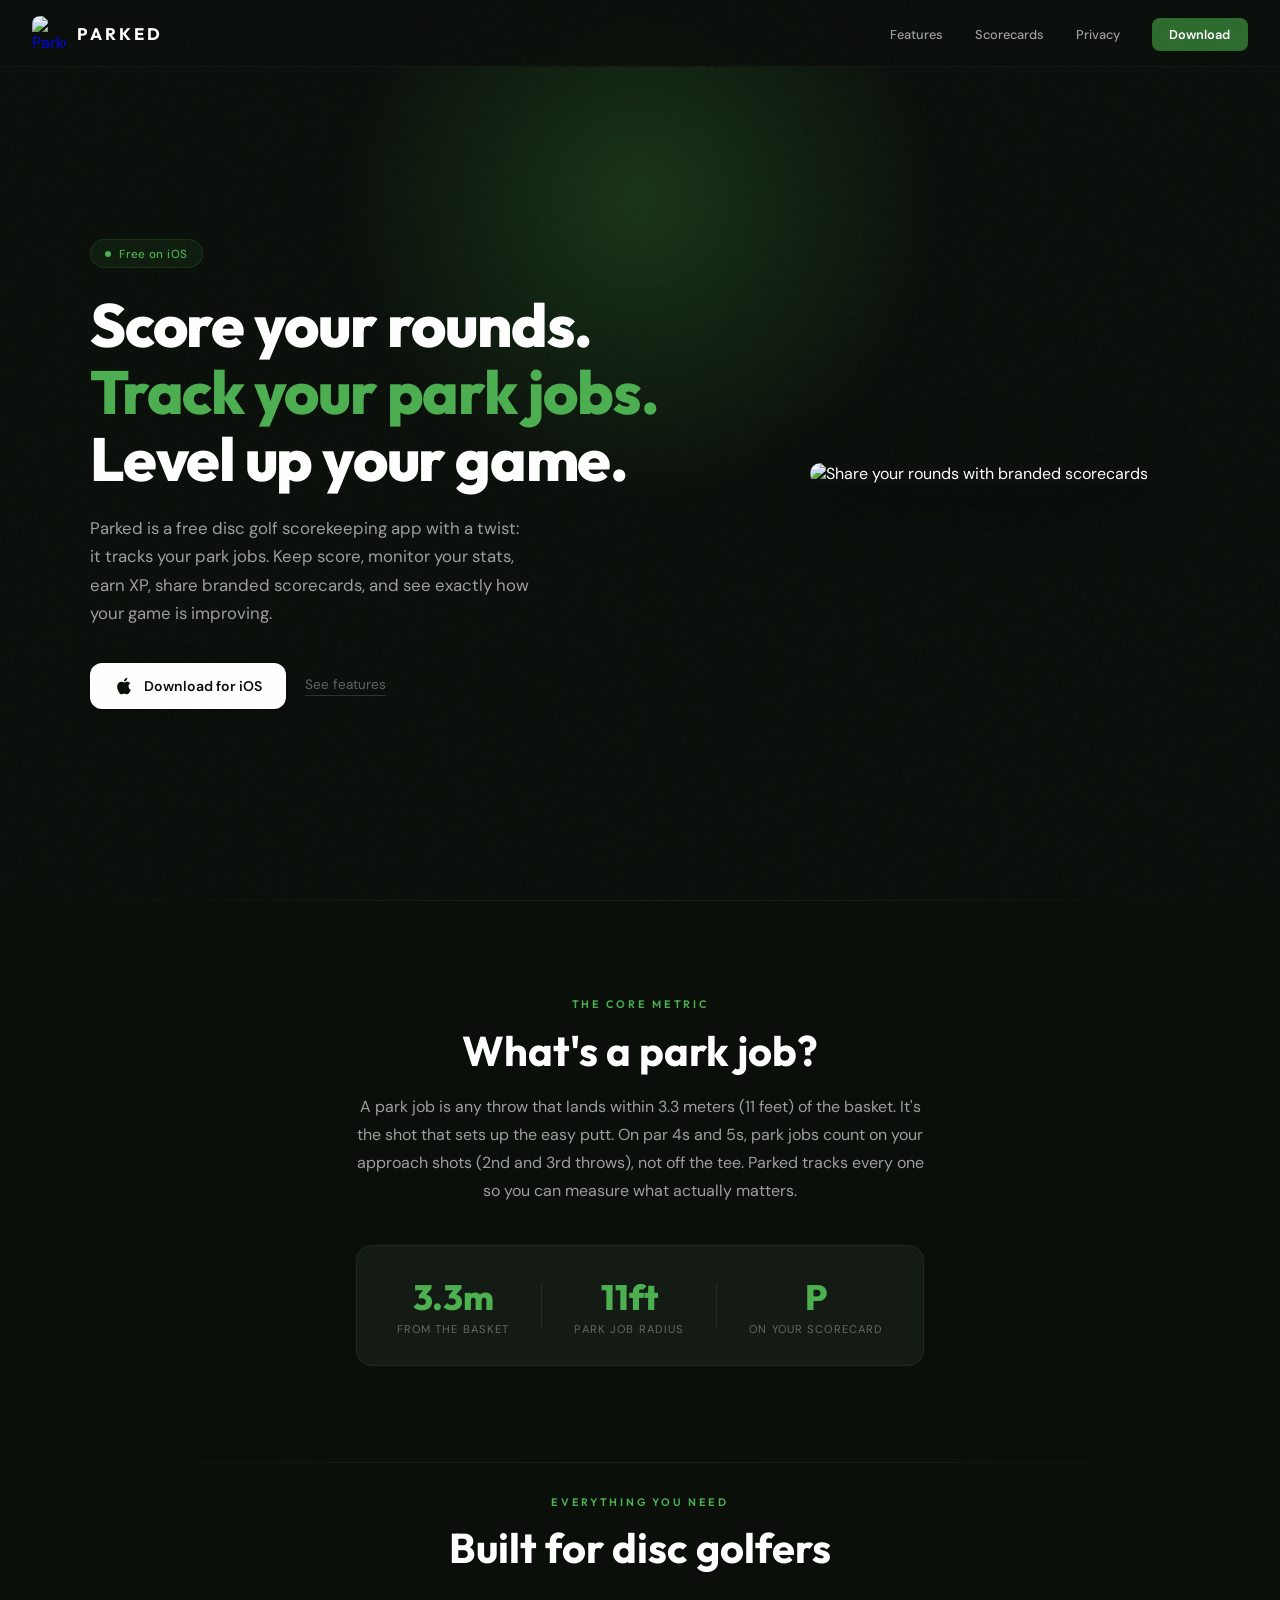
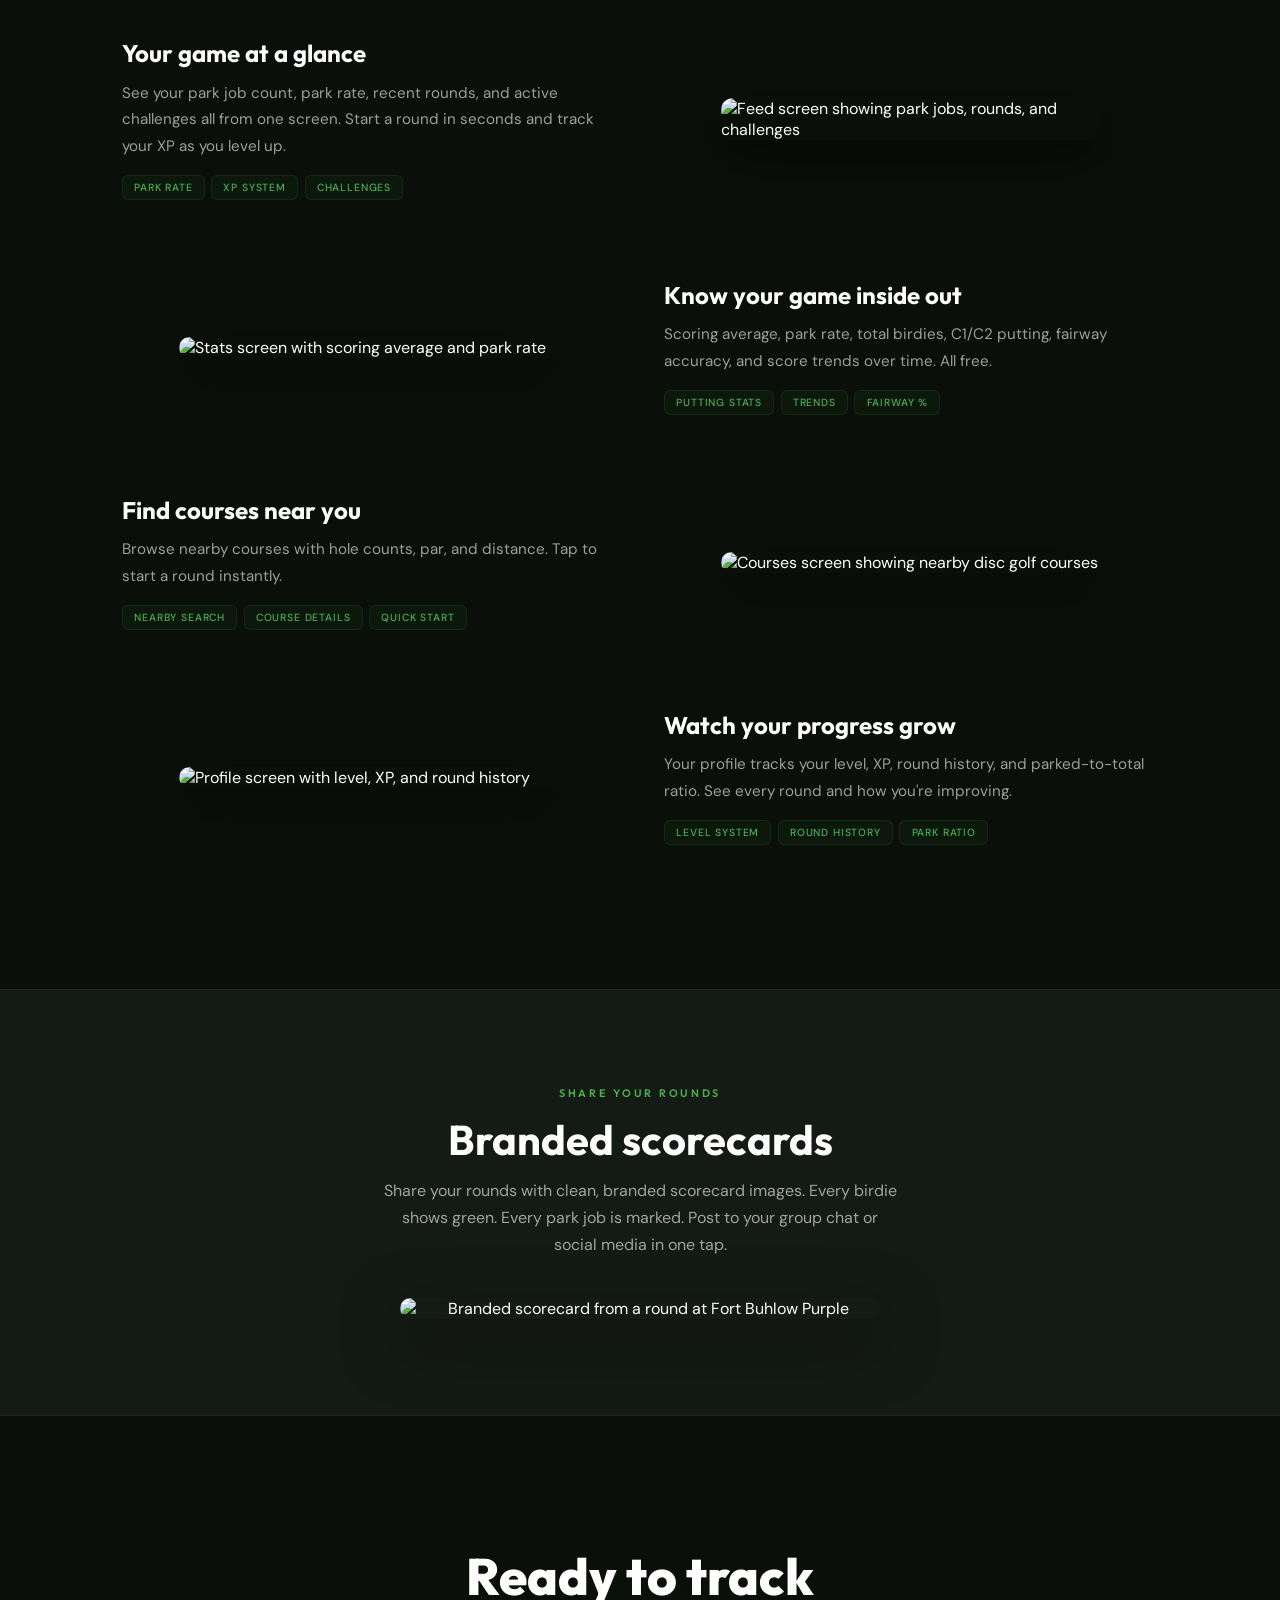
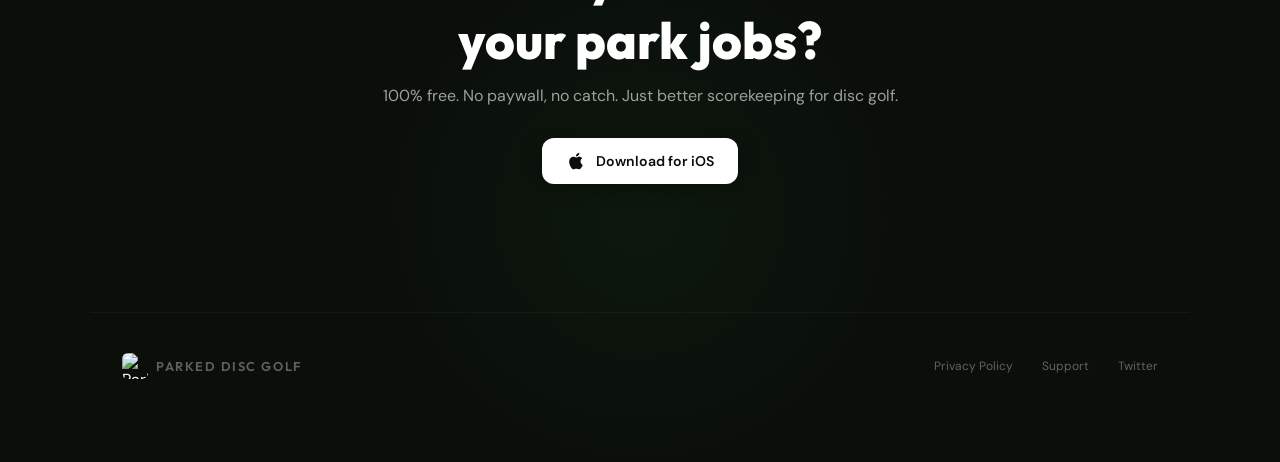
==== index.html @ 14798489 "Add files via upload" ====
<!DOCTYPE html>
<html lang="en">
<head>
<meta charset="UTF-8">
<meta name="viewport" content="width=device-width, initial-scale=1.0">
<title>Parked Disc Golf — Track Your Park Jobs</title>
<meta name="description" content="Parked is a free disc golf scorekeeping app that tracks your park jobs. Score rounds, monitor stats, earn XP, and share branded scorecards. Free on iOS.">
<meta property="og:title" content="Parked Disc Golf — Track Your Park Jobs">
<meta property="og:description" content="A free disc golf scorekeeping app with a twist: it tracks your park jobs.">
<meta property="og:image" content="/images/scorecard.jpg">
<meta property="og:type" content="website">
<meta name="twitter:card" content="summary_large_image">
<meta name="twitter:title" content="Parked Disc Golf">
<meta name="twitter:description" content="A free disc golf scorekeeping app that tracks your park jobs.">
<meta name="twitter:image" content="/images/scorecard.jpg">
<link rel="icon" type="image/png" href="/images/logo.png">
<link href="https://fonts.googleapis.com/css2?family=Outfit:wght@300;400;500;600;700;800&family=DM+Sans:ital,wght@0,400;0,500;1,400&display=swap" rel="stylesheet">
<style>
  :root {
    --brand-green: #2D6B2D;
    --brand-green-light: #3A8C3A;
    --brand-green-dark: #1E4D1E;
    --bg-dark: #0A0F0A;
    --bg-card: #141A14;
    --bg-elevated: #1C241C;
    --text-primary: #FFFFFF;
    --text-secondary: rgba(255,255,255,0.6);
    --text-muted: rgba(255,255,255,0.35);
    --orange-accent: #F57C00;
    --birdie-green: #4CAF50;
    --over-par-red: #FF3B30;
    --glow-green: rgba(45,107,45,0.4);
  }

  * { margin: 0; padding: 0; box-sizing: border-box; }
  html { scroll-behavior: smooth; }

  body {
    font-family: 'DM Sans', sans-serif;
    background: var(--bg-dark);
    color: var(--text-primary);
    overflow-x: hidden;
    -webkit-font-smoothing: antialiased;
  }

  body::before {
    content: '';
    position: fixed;
    inset: 0;
    z-index: 9999;
    pointer-events: none;
    opacity: 0.025;
    background-image: url("data:image/svg+xml,%3Csvg viewBox='0 0 256 256' xmlns='http://www.w3.org/2000/svg'%3E%3Cfilter id='n'%3E%3CfeTurbulence type='fractalNoise' baseFrequency='0.9' numOctaves='4' stitchTiles='stitch'/%3E%3C/filter%3E%3Crect width='100%25' height='100%25' filter='url(%23n)'/%3E%3C/svg%3E");
  }

  /* NAV */
  nav {
    position: fixed; top: 0; left: 0; right: 0; z-index: 100;
    padding: 1rem 2rem;
    display: flex; justify-content: space-between; align-items: center;
    background: rgba(10,15,10,0.9);
    backdrop-filter: blur(20px);
    border-bottom: 1px solid rgba(255,255,255,0.04);
  }
  .nav-brand {
    display: flex; align-items: center; gap: 0.7rem; text-decoration: none;
  }
  .nav-brand img { width: 34px; height: 34px; border-radius: 8px; }
  .nav-brand span {
    font-family: 'Outfit', sans-serif; font-size: 1.05rem; font-weight: 700;
    letter-spacing: 0.18em; text-transform: uppercase; color: white;
  }
  .nav-links { display: flex; align-items: center; gap: 2rem; list-style: none; }
  .nav-links a {
    font-size: 0.8rem; font-weight: 500; color: var(--text-secondary);
    text-decoration: none; transition: color 0.3s;
  }
  .nav-links a:hover { color: white; }
  .nav-cta {
    background: var(--brand-green) !important; color: white !important;
    padding: 0.5rem 1.1rem; border-radius: 8px; font-weight: 600 !important;
  }
  .nav-cta:hover { background: var(--brand-green-light) !important; }

  /* HERO */
  .hero {
    min-height: 100vh;
    display: flex; align-items: center; justify-content: center;
    padding: 7rem 2rem 4rem;
    position: relative; overflow: hidden;
  }
  .hero-glow {
    position: absolute; width: 600px; height: 600px; border-radius: 50%;
    background: radial-gradient(circle, var(--glow-green), transparent 70%);
    top: -100px; left: 50%; transform: translateX(-50%);
    pointer-events: none; animation: pulseGlow 6s ease-in-out infinite;
  }
  @keyframes pulseGlow {
    0%, 100% { opacity: 0.35; transform: translateX(-50%) scale(1); }
    50% { opacity: 0.55; transform: translateX(-50%) scale(1.1); }
  }
  .hero-inner {
    position: relative; z-index: 2;
    display: flex; align-items: center; gap: 4rem;
    max-width: 1100px; width: 100%;
  }
  .hero-text { flex: 1; animation: fadeUp 0.8s ease forwards; }
  @keyframes fadeUp {
    from { opacity: 0; transform: translateY(25px); }
    to { opacity: 1; transform: translateY(0); }
  }
  .hero-badge {
    display: inline-flex; align-items: center; gap: 0.5rem;
    background: rgba(45,107,45,0.15); border: 1px solid rgba(45,107,45,0.3);
    border-radius: 100px; padding: 0.35rem 0.9rem;
    font-size: 0.73rem; font-weight: 500; color: var(--birdie-green);
    margin-bottom: 1.5rem; letter-spacing: 0.03em;
  }
  .hero-badge::before {
    content: ''; width: 6px; height: 6px; border-radius: 50%;
    background: var(--birdie-green); animation: blink 2s ease infinite;
  }
  @keyframes blink { 0%,100% { opacity:1; } 50% { opacity:0.3; } }
  .hero-text h1 {
    font-family: 'Outfit', sans-serif;
    font-size: clamp(2.6rem, 5vw, 3.8rem);
    font-weight: 800; line-height: 1.1; letter-spacing: -0.02em;
    margin-bottom: 1.3rem;
  }
  .hero-text h1 .green { color: var(--birdie-green); }
  .hero-text p {
    font-size: 1.05rem; line-height: 1.7; color: var(--text-secondary);
    max-width: 440px; margin-bottom: 2.2rem;
  }
  .hero-actions { display: flex; align-items: center; gap: 1.2rem; }
  .app-store-btn {
    display: inline-flex; align-items: center; gap: 0.6rem;
    background: white; color: var(--bg-dark);
    padding: 0.8rem 1.5rem; border-radius: 12px;
    text-decoration: none; font-weight: 600; font-size: 0.88rem;
    transition: all 0.3s; box-shadow: 0 4px 20px rgba(0,0,0,0.3);
  }
  .app-store-btn:hover {
    transform: translateY(-2px); box-shadow: 0 8px 30px rgba(0,0,0,0.4);
  }
  .app-store-btn svg { width: 20px; height: 20px; }
  .hero-sub-link {
    font-size: 0.85rem; color: var(--text-muted); text-decoration: none;
    border-bottom: 1px solid rgba(255,255,255,0.15); padding-bottom: 2px;
    transition: all 0.3s;
  }
  .hero-sub-link:hover { color: var(--text-secondary); border-color: rgba(255,255,255,0.3); }

  .hero-screenshot {
    flex: 0 0 380px;
    animation: fadeUp 0.8s ease 0.15s both;
  }
  .hero-screenshot img {
    width: 100%; border-radius: 16px;
    box-shadow: 0 20px 60px rgba(0,0,0,0.5), 0 0 80px rgba(45,107,45,0.1);
  }

  /* SHARED */
  .section-eyebrow {
    font-family: 'Outfit', sans-serif;
    font-size: 0.68rem; font-weight: 600; letter-spacing: 0.25em;
    text-transform: uppercase; color: var(--birdie-green); margin-bottom: 0.8rem;
  }
  .section-divider {
    width: 100%; height: 1px;
    background: linear-gradient(90deg, transparent, rgba(45,107,45,0.25), transparent);
  }

  /* PARK JOB */
  .park-job {
    padding: 6rem 2rem; text-align: center;
  }
  .park-job h2 {
    font-family: 'Outfit', sans-serif;
    font-size: clamp(1.8rem, 3.5vw, 2.6rem);
    font-weight: 700; margin-bottom: 1rem;
  }
  .park-job .desc {
    font-size: 1rem; line-height: 1.75; color: var(--text-secondary);
    max-width: 580px; margin: 0 auto 2.5rem;
  }
  .park-stats {
    display: inline-flex; align-items: center; gap: 2rem;
    background: var(--bg-card); border: 1px solid rgba(255,255,255,0.06);
    border-radius: 16px; padding: 1.8rem 2.5rem;
  }
  .park-stat-item { text-align: center; }
  .park-stat-item .num {
    font-family: 'Outfit', sans-serif; font-size: 2.2rem; font-weight: 800;
    color: var(--birdie-green);
  }
  .park-stat-item .lbl {
    font-size: 0.7rem; color: var(--text-muted);
    letter-spacing: 0.1em; text-transform: uppercase; margin-top: 0.2rem;
  }
  .stat-div { width: 1px; height: 45px; background: rgba(255,255,255,0.08); }

  /* FEATURES */
  .features { padding: 2rem 2rem 4rem; max-width: 1100px; margin: 0 auto; }
  .features-header { text-align: center; margin-bottom: 4rem; }
  .features-header h2 {
    font-family: 'Outfit', sans-serif;
    font-size: clamp(1.8rem, 3.5vw, 2.6rem); font-weight: 700;
  }
  .feature-row {
    display: grid; grid-template-columns: 1fr 1fr;
    gap: 3rem; align-items: center; margin-bottom: 5rem;
  }
  .feature-row.reverse { direction: rtl; }
  .feature-row.reverse > * { direction: ltr; }
  .feature-content h3 {
    font-family: 'Outfit', sans-serif; font-size: 1.5rem; font-weight: 700;
    margin-bottom: 0.7rem;
  }
  .feature-content p {
    font-size: 0.95rem; line-height: 1.75; color: var(--text-secondary);
    margin-bottom: 1rem;
  }
  .feature-tags { display: flex; gap: 0.4rem; flex-wrap: wrap; }
  .feature-tag {
    font-size: 0.65rem; font-weight: 500; letter-spacing: 0.08em;
    text-transform: uppercase; padding: 0.3rem 0.7rem; border-radius: 6px;
    background: rgba(45,107,45,0.1); color: var(--birdie-green);
    border: 1px solid rgba(45,107,45,0.2);
  }
  .feature-img { display: flex; justify-content: center; }
  .feature-img img {
    width: 100%; max-width: 380px; border-radius: 12px;
    box-shadow: 0 16px 50px rgba(0,0,0,0.4);
  }

  /* SCORECARD */
  .scorecard {
    padding: 6rem 2rem; text-align: center; background: var(--bg-card);
    border-top: 1px solid rgba(255,255,255,0.04);
    border-bottom: 1px solid rgba(255,255,255,0.04);
  }
  .scorecard h2 {
    font-family: 'Outfit', sans-serif;
    font-size: clamp(1.8rem, 3.5vw, 2.6rem); font-weight: 700;
    margin-bottom: 0.7rem;
  }
  .scorecard .desc {
    font-size: 1rem; color: var(--text-secondary); margin-bottom: 2.5rem;
    max-width: 520px; margin-left: auto; margin-right: auto; line-height: 1.7;
  }
  .scorecard-img {
    max-width: 480px; margin: 0 auto; border-radius: 12px; overflow: hidden;
    box-shadow: 0 20px 60px rgba(0,0,0,0.5);
  }
  .scorecard-img img { width: 100%; display: block; }

  /* FINAL CTA */
  .final-cta {
    padding: 8rem 2rem; text-align: center; position: relative;
  }
  .cta-glow {
    position: absolute; width: 500px; height: 500px; border-radius: 50%;
    background: radial-gradient(circle, var(--glow-green), transparent 70%);
    bottom: -150px; left: 50%; transform: translateX(-50%);
    pointer-events: none; opacity: 0.25;
  }
  .final-cta h2 {
    font-family: 'Outfit', sans-serif;
    font-size: clamp(2.2rem, 4.5vw, 3.2rem); font-weight: 800;
    margin-bottom: 0.8rem; position: relative; z-index: 2;
  }
  .final-cta p {
    font-size: 1rem; color: var(--text-secondary); margin-bottom: 2rem;
    position: relative; z-index: 2;
  }
  .final-cta .app-store-btn { position: relative; z-index: 2; }

  /* FOOTER */
  footer {
    padding: 2.5rem 2rem;
    border-top: 1px solid rgba(255,255,255,0.04);
    display: flex; justify-content: space-between; align-items: center;
    max-width: 1100px; margin: 0 auto;
  }
  .footer-brand { display: flex; align-items: center; gap: 0.5rem; }
  .footer-brand img { width: 26px; height: 26px; border-radius: 6px; }
  .footer-brand span {
    font-family: 'Outfit', sans-serif; font-size: 0.8rem; font-weight: 600;
    letter-spacing: 0.12em; text-transform: uppercase; color: var(--text-muted);
  }
  .footer-links { display: flex; gap: 1.8rem; }
  .footer-links a {
    font-size: 0.75rem; color: var(--text-muted); text-decoration: none;
    transition: color 0.3s;
  }
  .footer-links a:hover { color: var(--text-secondary); }

  /* ANIMATIONS */
  .fade-in {
    opacity: 0; transform: translateY(20px);
    transition: opacity 0.7s ease, transform 0.7s ease;
  }
  .fade-in.visible { opacity: 1; transform: translateY(0); }

  /* RESPONSIVE */
  @media (max-width: 900px) {
    .hero-inner { flex-direction: column; text-align: center; }
    .hero-text p { margin-left: auto; margin-right: auto; }
    .hero-actions { justify-content: center; }
    .hero-screenshot { flex: 0 0 auto; width: 300px; }
    .feature-row, .feature-row.reverse {
      grid-template-columns: 1fr; direction: ltr; text-align: center;
    }
    .feature-content { order: 2; }
    .feature-img { order: 1; }
    .feature-img img { max-width: 300px; }
    .feature-tags { justify-content: center; }
    .park-stats { flex-direction: column; gap: 1.2rem; padding: 1.5rem; }
    .stat-div { width: 50px; height: 1px; }
    footer { flex-direction: column; gap: 1.2rem; text-align: center; }
  }
  @media (max-width: 600px) {
    nav { padding: 0.8rem 1rem; }
    .nav-links a:not(.nav-cta) { display: none; }
    .hero { padding: 6rem 1.2rem 3rem; }
    .hero-screenshot { width: 260px; }
    .features { padding: 2rem 1.2rem 3rem; }
    .feature-img img { max-width: 260px; }
  }
</style>
</head>
<body>

<nav>
  <a href="#" class="nav-brand">
    <img src="images/logo.png" alt="Parked">
    <span>Parked</span>
  </a>
  <ul class="nav-links">
    <li><a href="#features">Features</a></li>
    <li><a href="#scorecard">Scorecards</a></li>
    <li><a href="https://chriscoffee.github.io/parked-disc-golf-privacy/" target="_blank">Privacy</a></li>
    <li><a href="#download" class="nav-cta">Download</a></li>
  </ul>
</nav>

<section class="hero">
  <div class="hero-glow"></div>
  <div class="hero-inner">
    <div class="hero-text">
      <div class="hero-badge">Free on iOS</div>
      <h1>Score your rounds.<br><span class="green">Track your park jobs.</span><br>Level up your game.</h1>
      <p>Parked is a free disc golf scorekeeping app with a twist: it tracks your park jobs. Keep score, monitor your stats, earn XP, share branded scorecards, and see exactly how your game is improving.</p>
      <div class="hero-actions">
        <a href="#download" class="app-store-btn">
          <svg viewBox="0 0 24 24" fill="currentColor"><path d="M18.71 19.5c-.83 1.24-1.71 2.45-3.05 2.47-1.34.03-1.77-.79-3.29-.79-1.53 0-2 .77-3.27.82-1.31.05-2.3-1.32-3.14-2.53C4.25 17 2.94 12.45 4.7 9.39c.87-1.52 2.43-2.48 4.12-2.51 1.28-.02 2.5.87 3.29.87.78 0 2.26-1.07 3.8-.91.65.03 2.47.26 3.64 1.98-.09.06-2.17 1.28-2.15 3.81.03 3.02 2.65 4.03 2.68 4.04-.03.07-.42 1.44-1.38 2.83M13 3.5c.73-.83 1.94-1.46 2.94-1.5.13 1.17-.34 2.35-1.04 3.19-.69.85-1.83 1.51-2.95 1.42-.15-1.15.41-2.35 1.05-3.11z"/></svg>
          Download for iOS
        </a>
        <a href="#features" class="hero-sub-link">See features</a>
      </div>
    </div>
    <div class="hero-screenshot">
      <img src="images/scorecard-share.png" alt="Share your rounds with branded scorecards">
    </div>
  </div>
</section>

<div class="section-divider"></div>

<section class="park-job fade-in">
  <p class="section-eyebrow">The Core Metric</p>
  <h2>What's a park job?</h2>
  <p class="desc">A park job is any throw that lands within 3.3 meters (11 feet) of the basket. It's the shot that sets up the easy putt. On par 4s and 5s, park jobs count on your approach shots (2nd and 3rd throws), not off the tee. Parked tracks every one so you can measure what actually matters.</p>
  <div class="park-stats">
    <div class="park-stat-item">
      <div class="num">3.3m</div>
      <div class="lbl">From the basket</div>
    </div>
    <div class="stat-div"></div>
    <div class="park-stat-item">
      <div class="num">11ft</div>
      <div class="lbl">Park job radius</div>
    </div>
    <div class="stat-div"></div>
    <div class="park-stat-item">
      <div class="num">P</div>
      <div class="lbl">On your scorecard</div>
    </div>
  </div>
</section>

<div class="section-divider"></div>

<section class="features" id="features">
  <div class="features-header fade-in">
    <p class="section-eyebrow">Everything You Need</p>
    <h2>Built for disc golfers</h2>
  </div>

  <div class="feature-row fade-in">
    <div class="feature-content">
      <h3>Your game at a glance</h3>
      <p>See your park job count, park rate, recent rounds, and active challenges all from one screen. Start a round in seconds and track your XP as you level up.</p>
      <div class="feature-tags">
        <span class="feature-tag">Park rate</span>
        <span class="feature-tag">XP system</span>
        <span class="feature-tag">Challenges</span>
      </div>
    </div>
    <div class="feature-img">
      <img src="images/feed.png" alt="Feed screen showing park jobs, rounds, and challenges">
    </div>
  </div>

  <div class="feature-row reverse fade-in">
    <div class="feature-content">
      <h3>Know your game inside out</h3>
      <p>Scoring average, park rate, total birdies, C1/C2 putting, fairway accuracy, and score trends over time. All free.</p>
      <div class="feature-tags">
        <span class="feature-tag">Putting stats</span>
        <span class="feature-tag">Trends</span>
        <span class="feature-tag">Fairway %</span>
      </div>
    </div>
    <div class="feature-img">
      <img src="images/stats.png" alt="Stats screen with scoring average and park rate">
    </div>
  </div>

  <div class="feature-row fade-in">
    <div class="feature-content">
      <h3>Find courses near you</h3>
      <p>Browse nearby courses with hole counts, par, and distance. Tap to start a round instantly.</p>
      <div class="feature-tags">
        <span class="feature-tag">Nearby search</span>
        <span class="feature-tag">Course details</span>
        <span class="feature-tag">Quick start</span>
      </div>
    </div>
    <div class="feature-img">
      <img src="images/courses.png" alt="Courses screen showing nearby disc golf courses">
    </div>
  </div>

  <div class="feature-row reverse fade-in">
    <div class="feature-content">
      <h3>Watch your progress grow</h3>
      <p>Your profile tracks your level, XP, round history, and parked-to-total ratio. See every round and how you're improving.</p>
      <div class="feature-tags">
        <span class="feature-tag">Level system</span>
        <span class="feature-tag">Round history</span>
        <span class="feature-tag">Park ratio</span>
      </div>
    </div>
    <div class="feature-img">
      <img src="images/profile.png" alt="Profile screen with level, XP, and round history">
    </div>
  </div>
</section>

<section class="scorecard" id="scorecard">
  <div class="fade-in">
    <p class="section-eyebrow">Share Your Rounds</p>
    <h2>Branded scorecards</h2>
    <p class="desc">Share your rounds with clean, branded scorecard images. Every birdie shows green. Every park job is marked. Post to your group chat or social media in one tap.</p>
  </div>
  <div class="scorecard-img fade-in">
    <img src="images/scorecard.jpg" alt="Branded scorecard from a round at Fort Buhlow Purple">
  </div>
</section>

<section class="final-cta" id="download">
  <div class="cta-glow"></div>
  <h2>Ready to track<br>your park jobs?</h2>
  <p>100% free. No paywall, no catch. Just better scorekeeping for disc golf.</p>
  <a href="#" class="app-store-btn">
    <svg viewBox="0 0 24 24" fill="currentColor"><path d="M18.71 19.5c-.83 1.24-1.71 2.45-3.05 2.47-1.34.03-1.77-.79-3.29-.79-1.53 0-2 .77-3.27.82-1.31.05-2.3-1.32-3.14-2.53C4.25 17 2.94 12.45 4.7 9.39c.87-1.52 2.43-2.48 4.12-2.51 1.28-.02 2.5.87 3.29.87.78 0 2.26-1.07 3.8-.91.65.03 2.47.26 3.64 1.98-.09.06-2.17 1.28-2.15 3.81.03 3.02 2.65 4.03 2.68 4.04-.03.07-.42 1.44-1.38 2.83M13 3.5c.73-.83 1.94-1.46 2.94-1.5.13 1.17-.34 2.35-1.04 3.19-.69.85-1.83 1.51-2.95 1.42-.15-1.15.41-2.35 1.05-3.11z"/></svg>
    Download for iOS
  </a>
</section>

<footer>
  <div class="footer-brand">
    <img src="images/logo.png" alt="Parked">
    <span>Parked Disc Golf</span>
  </div>
  <div class="footer-links">
    <a href="https://chriscoffee.github.io/parked-disc-golf-privacy/" target="_blank">Privacy Policy</a>
    <a href="mailto:parkeddiscgolf@gmail.com">Support</a>
    <a href="https://x.com/chriscoffee" target="_blank">Twitter</a>
  </div>
</footer>

<script>
  const observer = new IntersectionObserver((entries) => {
    entries.forEach(entry => {
      if (entry.isIntersecting) entry.target.classList.add('visible');
    });
  }, { threshold: 0.1, rootMargin: '0px 0px -40px 0px' });
  document.querySelectorAll('.fade-in').forEach(el => observer.observe(el));
</script>

</body>
</html>
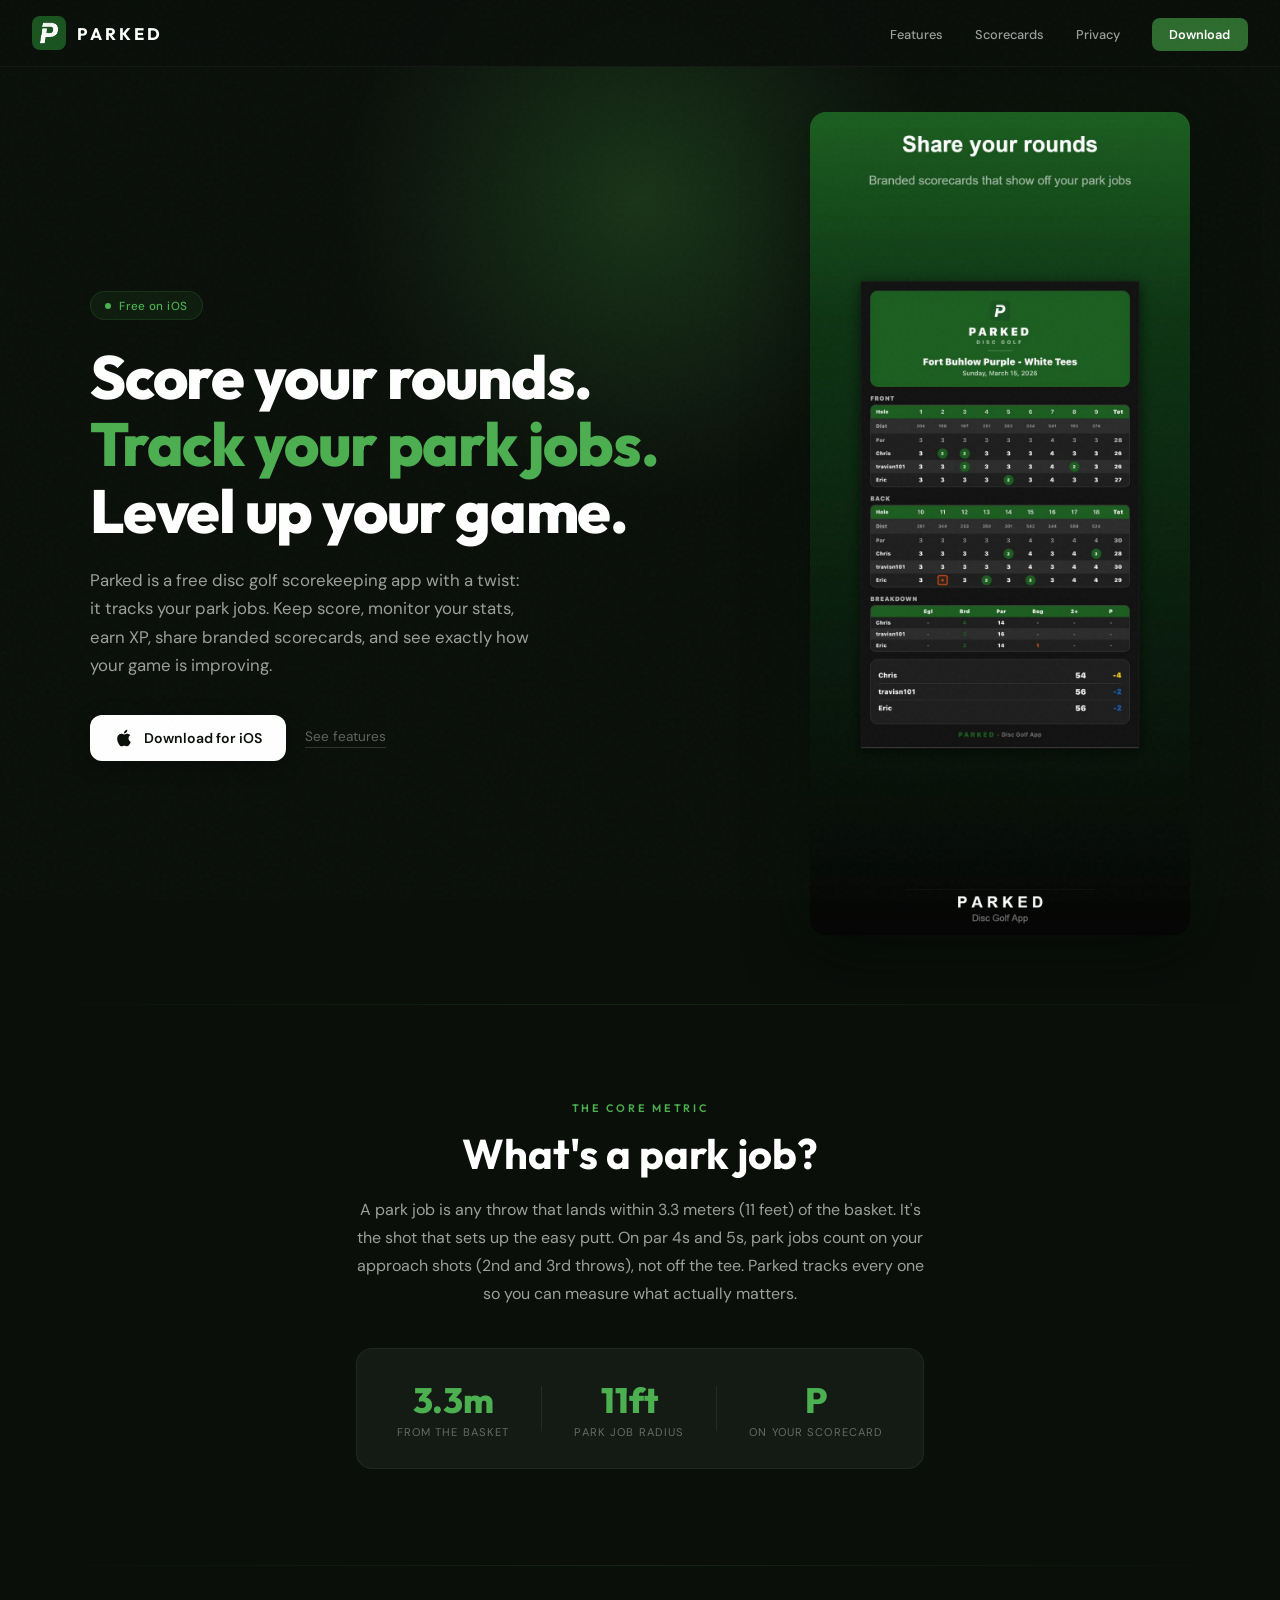
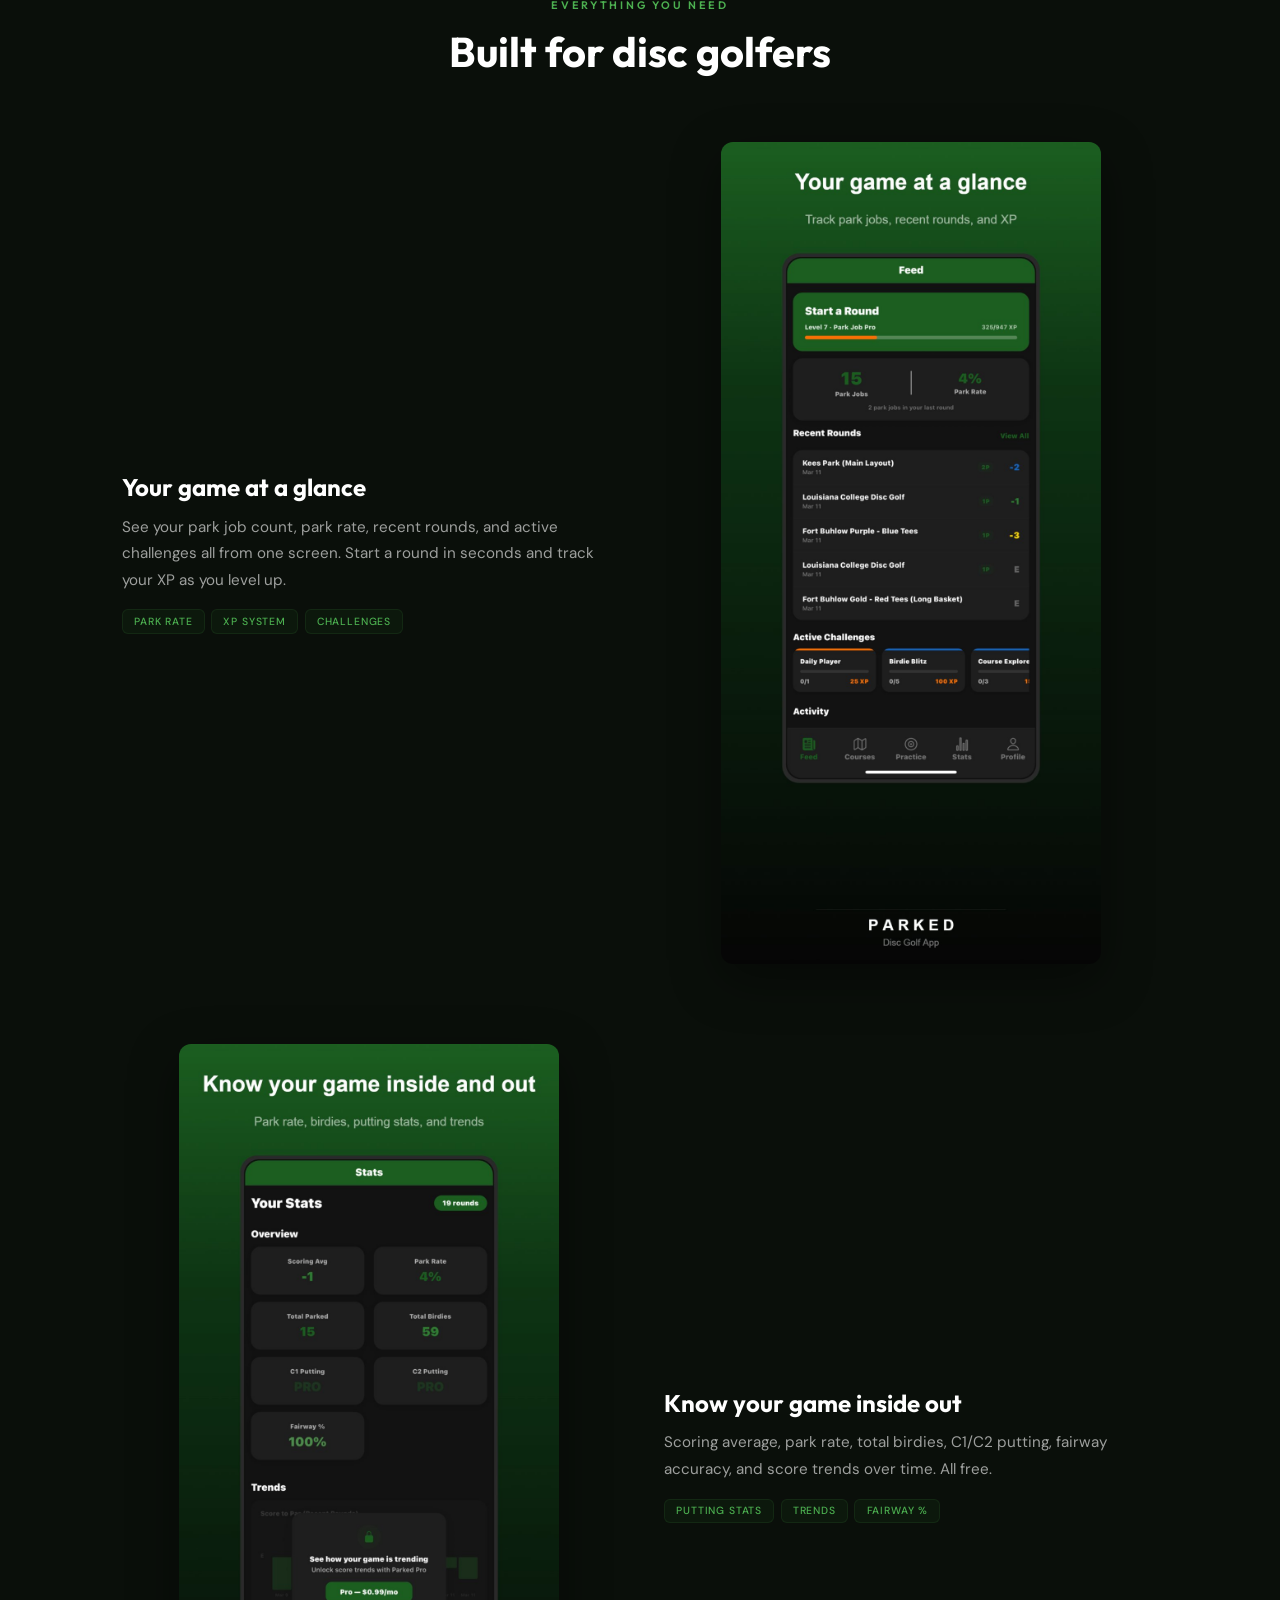
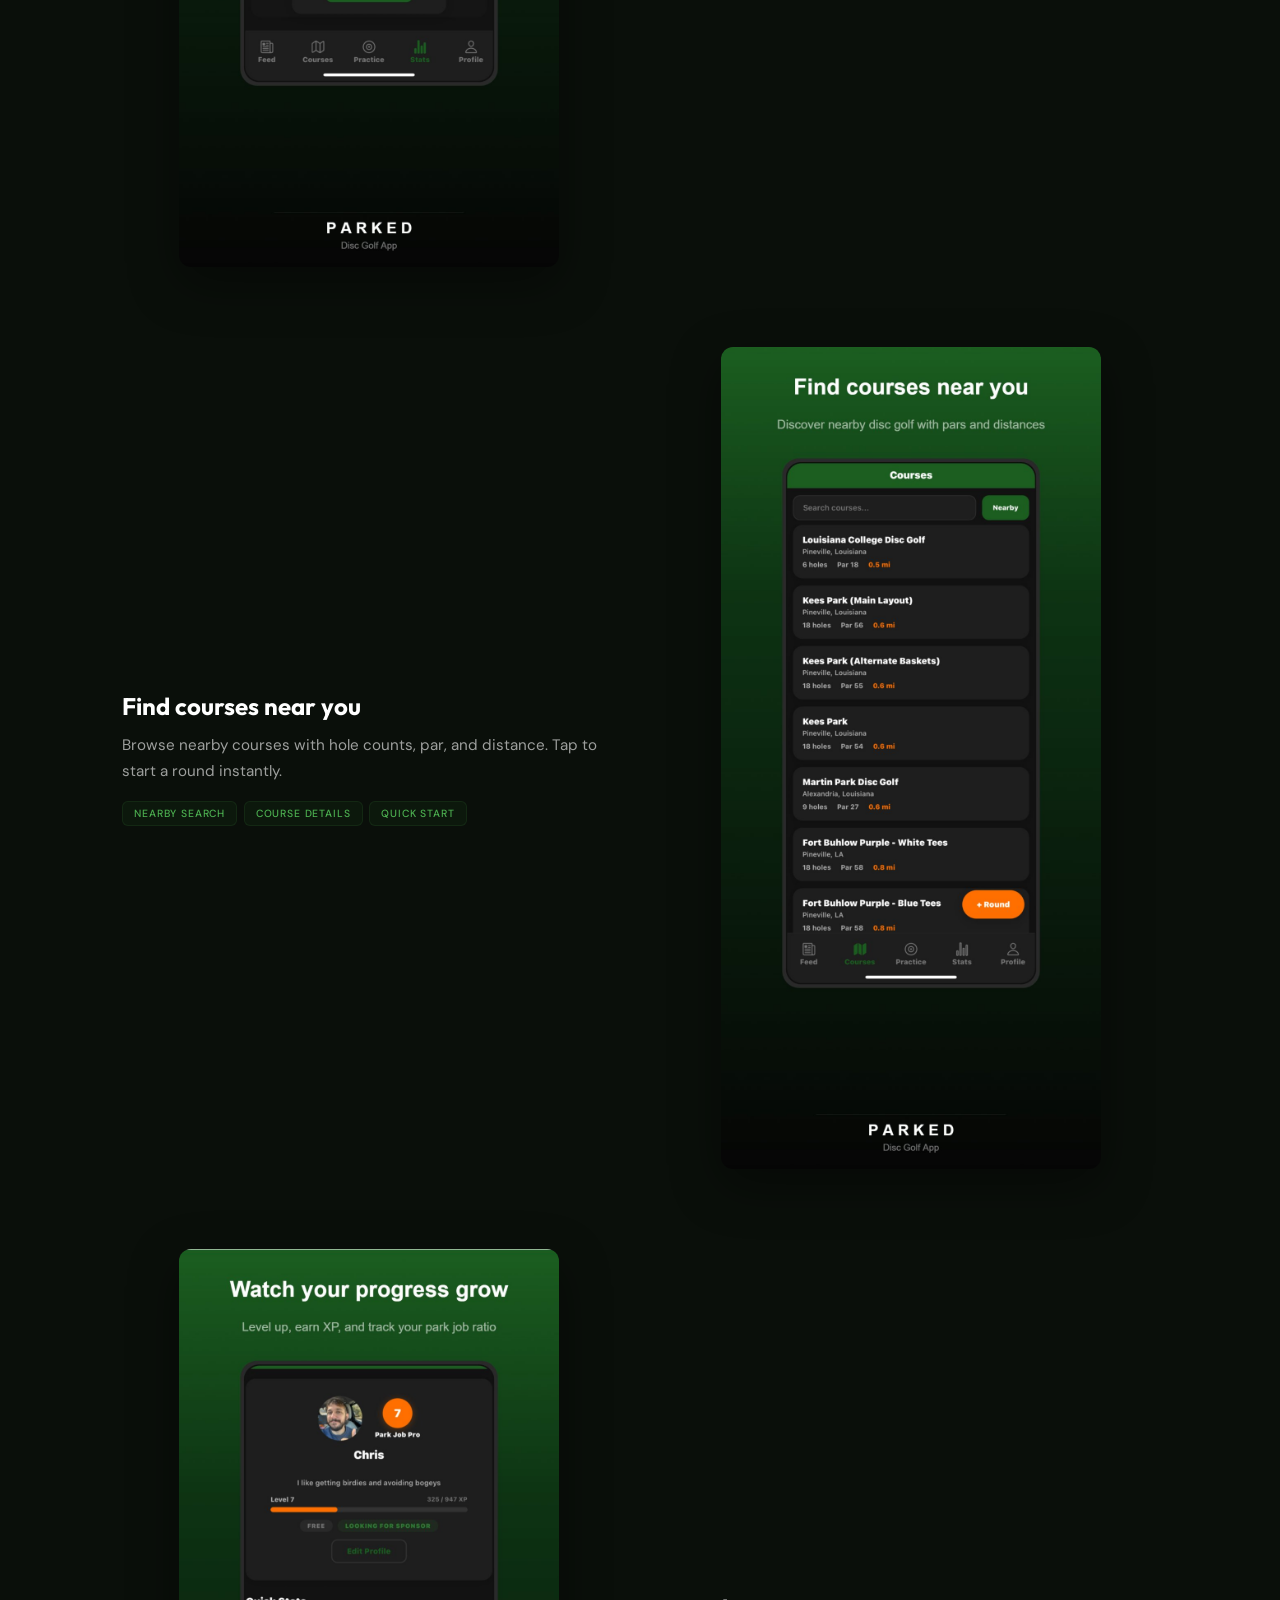
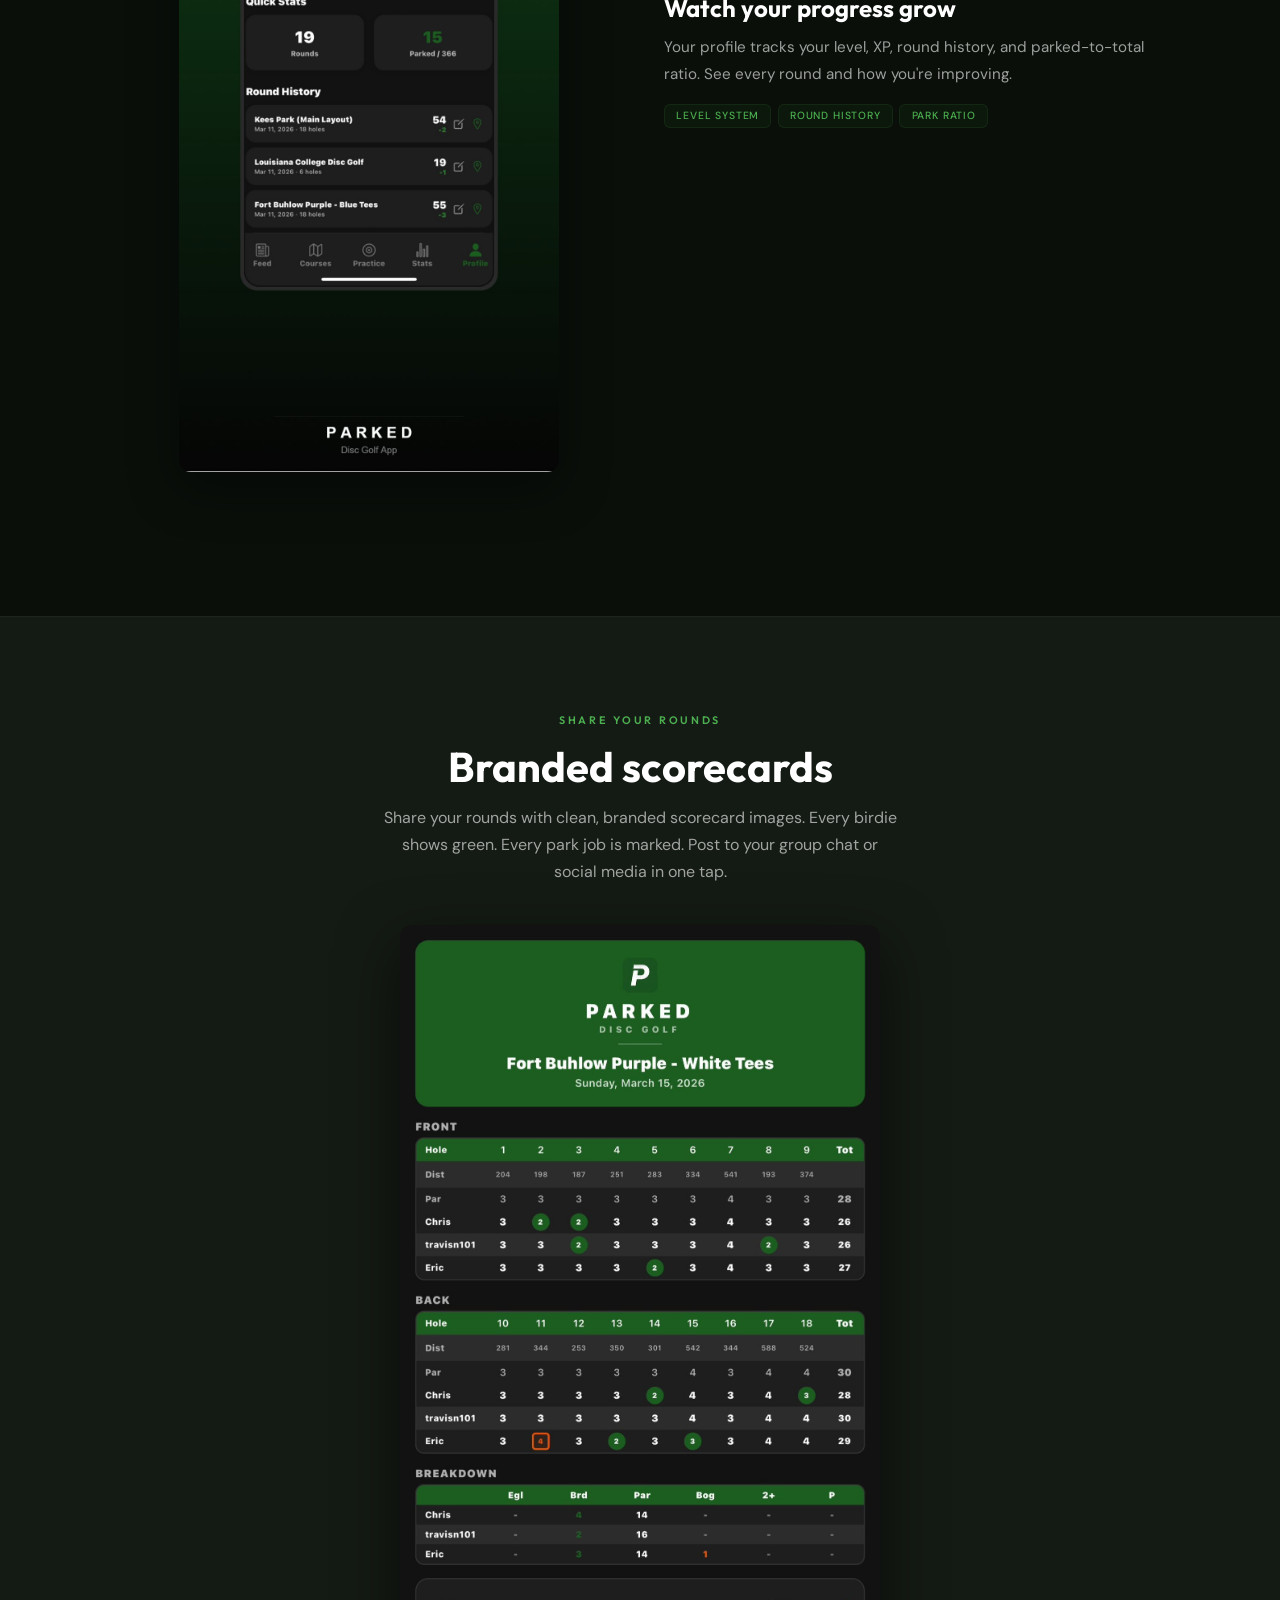
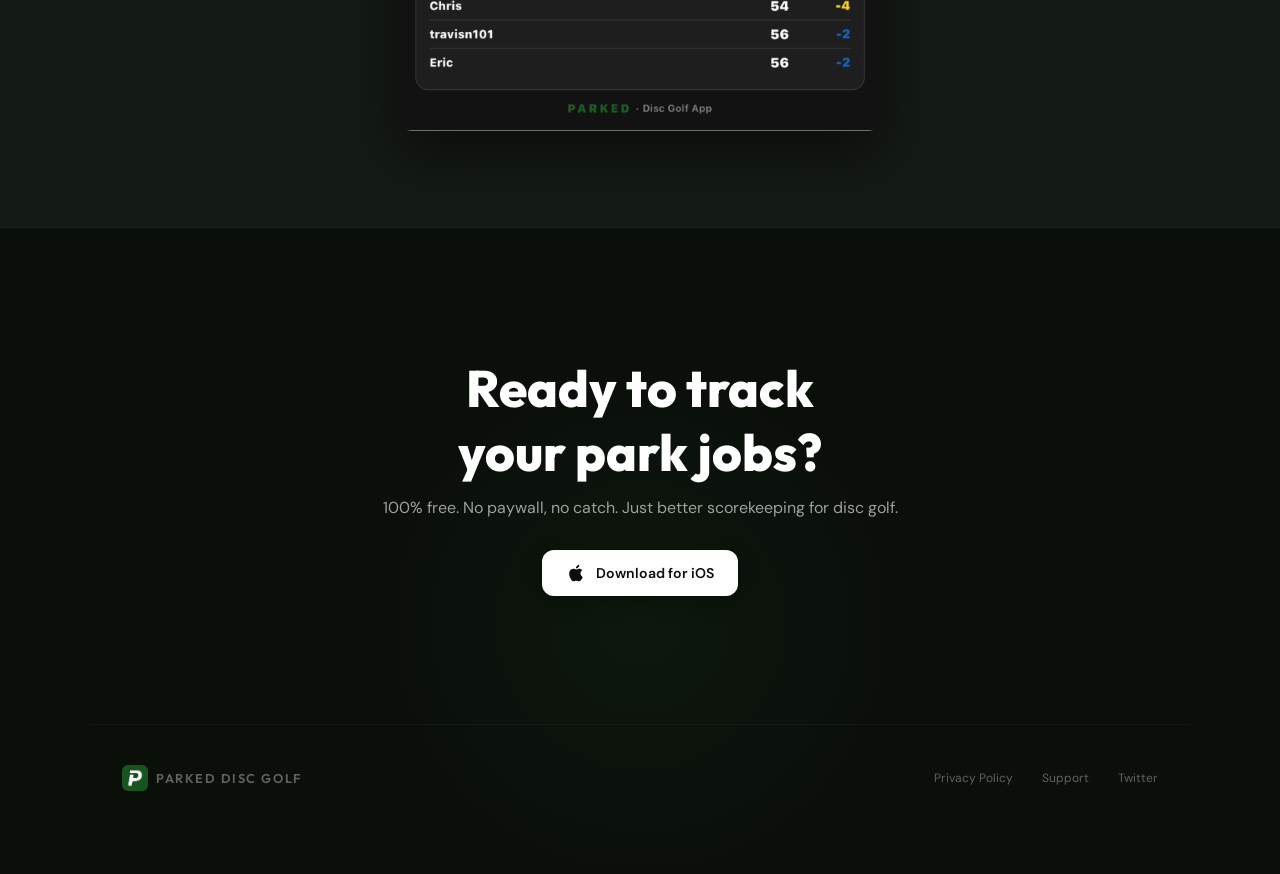
==== commit a83c9d64: "Update index.html" ====
--- a/index.html
+++ b/index.html
@@ -31,10 +31,8 @@
     --over-par-red: #FF3B30;
     --glow-green: rgba(45,107,45,0.4);
   }
-
   * { margin: 0; padding: 0; box-sizing: border-box; }
   html { scroll-behavior: smooth; }
-
   body {
     font-family: 'DM Sans', sans-serif;
     background: var(--bg-dark);
@@ -42,7 +40,6 @@
     overflow-x: hidden;
     -webkit-font-smoothing: antialiased;
   }
-
   body::before {
     content: '';
     position: fixed;
@@ -52,8 +49,6 @@
     opacity: 0.025;
     background-image: url("data:image/svg+xml,%3Csvg viewBox='0 0 256 256' xmlns='http://www.w3.org/2000/svg'%3E%3Cfilter id='n'%3E%3CfeTurbulence type='fractalNoise' baseFrequency='0.9' numOctaves='4' stitchTiles='stitch'/%3E%3C/filter%3E%3Crect width='100%25' height='100%25' filter='url(%23n)'/%3E%3C/svg%3E");
   }
-
-  /* NAV */
   nav {
     position: fixed; top: 0; left: 0; right: 0; z-index: 100;
     padding: 1rem 2rem;
@@ -62,9 +57,7 @@
     backdrop-filter: blur(20px);
     border-bottom: 1px solid rgba(255,255,255,0.04);
   }
-  .nav-brand {
-    display: flex; align-items: center; gap: 0.7rem; text-decoration: none;
-  }
+  .nav-brand { display: flex; align-items: center; gap: 0.7rem; text-decoration: none; }
   .nav-brand img { width: 34px; height: 34px; border-radius: 8px; }
   .nav-brand span {
     font-family: 'Outfit', sans-serif; font-size: 1.05rem; font-weight: 700;
@@ -81,8 +74,6 @@
     padding: 0.5rem 1.1rem; border-radius: 8px; font-weight: 600 !important;
   }
   .nav-cta:hover { background: var(--brand-green-light) !important; }
-
-  /* HERO */
   .hero {
     min-height: 100vh;
     display: flex; align-items: center; justify-content: center;
@@ -150,17 +141,11 @@
     transition: all 0.3s;
   }
   .hero-sub-link:hover { color: var(--text-secondary); border-color: rgba(255,255,255,0.3); }
-
-  .hero-screenshot {
-    flex: 0 0 380px;
-    animation: fadeUp 0.8s ease 0.15s both;
-  }
+  .hero-screenshot { flex: 0 0 380px; animation: fadeUp 0.8s ease 0.15s both; }
   .hero-screenshot img {
     width: 100%; border-radius: 16px;
     box-shadow: 0 20px 60px rgba(0,0,0,0.5), 0 0 80px rgba(45,107,45,0.1);
   }
-
-  /* SHARED */
   .section-eyebrow {
     font-family: 'Outfit', sans-serif;
     font-size: 0.68rem; font-weight: 600; letter-spacing: 0.25em;
@@ -170,11 +155,7 @@
     width: 100%; height: 1px;
     background: linear-gradient(90deg, transparent, rgba(45,107,45,0.25), transparent);
   }
-
-  /* PARK JOB */
-  .park-job {
-    padding: 6rem 2rem; text-align: center;
-  }
+  .park-job { padding: 6rem 2rem; text-align: center; }
   .park-job h2 {
     font-family: 'Outfit', sans-serif;
     font-size: clamp(1.8rem, 3.5vw, 2.6rem);
@@ -199,8 +180,6 @@
     letter-spacing: 0.1em; text-transform: uppercase; margin-top: 0.2rem;
   }
   .stat-div { width: 1px; height: 45px; background: rgba(255,255,255,0.08); }
-
-  /* FEATURES */
   .features { padding: 2rem 2rem 4rem; max-width: 1100px; margin: 0 auto; }
   .features-header { text-align: center; margin-bottom: 4rem; }
   .features-header h2 {
@@ -233,8 +212,6 @@
     width: 100%; max-width: 380px; border-radius: 12px;
     box-shadow: 0 16px 50px rgba(0,0,0,0.4);
   }
-
-  /* SCORECARD */
   .scorecard {
     padding: 6rem 2rem; text-align: center; background: var(--bg-card);
     border-top: 1px solid rgba(255,255,255,0.04);
@@ -254,11 +231,7 @@
     box-shadow: 0 20px 60px rgba(0,0,0,0.5);
   }
   .scorecard-img img { width: 100%; display: block; }
-
-  /* FINAL CTA */
-  .final-cta {
-    padding: 8rem 2rem; text-align: center; position: relative;
-  }
+  .final-cta { padding: 8rem 2rem; text-align: center; position: relative; }
   .cta-glow {
     position: absolute; width: 500px; height: 500px; border-radius: 50%;
     background: radial-gradient(circle, var(--glow-green), transparent 70%);
@@ -275,8 +248,6 @@
     position: relative; z-index: 2;
   }
   .final-cta .app-store-btn { position: relative; z-index: 2; }
-
-  /* FOOTER */
   footer {
     padding: 2.5rem 2rem;
     border-top: 1px solid rgba(255,255,255,0.04);
@@ -295,15 +266,11 @@
     transition: color 0.3s;
   }
   .footer-links a:hover { color: var(--text-secondary); }
-
-  /* ANIMATIONS */
   .fade-in {
     opacity: 0; transform: translateY(20px);
     transition: opacity 0.7s ease, transform 0.7s ease;
   }
   .fade-in.visible { opacity: 1; transform: translateY(0); }
-
-  /* RESPONSIVE */
   @media (max-width: 900px) {
     .hero-inner { flex-direction: column; text-align: center; }
     .hero-text p { margin-left: auto; margin-right: auto; }
@@ -341,7 +308,7 @@
     <li><a href="#features">Features</a></li>
     <li><a href="#scorecard">Scorecards</a></li>
     <li><a href="https://chriscoffee.github.io/parked-disc-golf-privacy/" target="_blank">Privacy</a></li>
-    <li><a href="#download" class="nav-cta">Download</a></li>
+    <li><a href="https://apps.apple.com/us/app/parked-disc-golf/id6759809071" class="nav-cta">Download</a></li>
   </ul>
 </nav>
 
@@ -353,7 +320,7 @@
       <h1>Score your rounds.<br><span class="green">Track your park jobs.</span><br>Level up your game.</h1>
       <p>Parked is a free disc golf scorekeeping app with a twist: it tracks your park jobs. Keep score, monitor your stats, earn XP, share branded scorecards, and see exactly how your game is improving.</p>
       <div class="hero-actions">
-        <a href="#download" class="app-store-btn">
+        <a href="https://apps.apple.com/us/app/parked-disc-golf/id6759809071" class="app-store-btn">
           <svg viewBox="0 0 24 24" fill="currentColor"><path d="M18.71 19.5c-.83 1.24-1.71 2.45-3.05 2.47-1.34.03-1.77-.79-3.29-.79-1.53 0-2 .77-3.27.82-1.31.05-2.3-1.32-3.14-2.53C4.25 17 2.94 12.45 4.7 9.39c.87-1.52 2.43-2.48 4.12-2.51 1.28-.02 2.5.87 3.29.87.78 0 2.26-1.07 3.8-.91.65.03 2.47.26 3.64 1.98-.09.06-2.17 1.28-2.15 3.81.03 3.02 2.65 4.03 2.68 4.04-.03.07-.42 1.44-1.38 2.83M13 3.5c.73-.83 1.94-1.46 2.94-1.5.13 1.17-.34 2.35-1.04 3.19-.69.85-1.83 1.51-2.95 1.42-.15-1.15.41-2.35 1.05-3.11z"/></svg>
           Download for iOS
         </a>
@@ -474,7 +441,7 @@
   <div class="cta-glow"></div>
   <h2>Ready to track<br>your park jobs?</h2>
   <p>100% free. No paywall, no catch. Just better scorekeeping for disc golf.</p>
-  <a href="#" class="app-store-btn">
+  <a href="https://apps.apple.com/us/app/parked-disc-golf/id6759809071" class="app-store-btn">
     <svg viewBox="0 0 24 24" fill="currentColor"><path d="M18.71 19.5c-.83 1.24-1.71 2.45-3.05 2.47-1.34.03-1.77-.79-3.29-.79-1.53 0-2 .77-3.27.82-1.31.05-2.3-1.32-3.14-2.53C4.25 17 2.94 12.45 4.7 9.39c.87-1.52 2.43-2.48 4.12-2.51 1.28-.02 2.5.87 3.29.87.78 0 2.26-1.07 3.8-.91.65.03 2.47.26 3.64 1.98-.09.06-2.17 1.28-2.15 3.81.03 3.02 2.65 4.03 2.68 4.04-.03.07-.42 1.44-1.38 2.83M13 3.5c.73-.83 1.94-1.46 2.94-1.5.13 1.17-.34 2.35-1.04 3.19-.69.85-1.83 1.51-2.95 1.42-.15-1.15.41-2.35 1.05-3.11z"/></svg>
     Download for iOS
   </a>
@@ -503,3 +470,4 @@
 
 </body>
 </html>
+
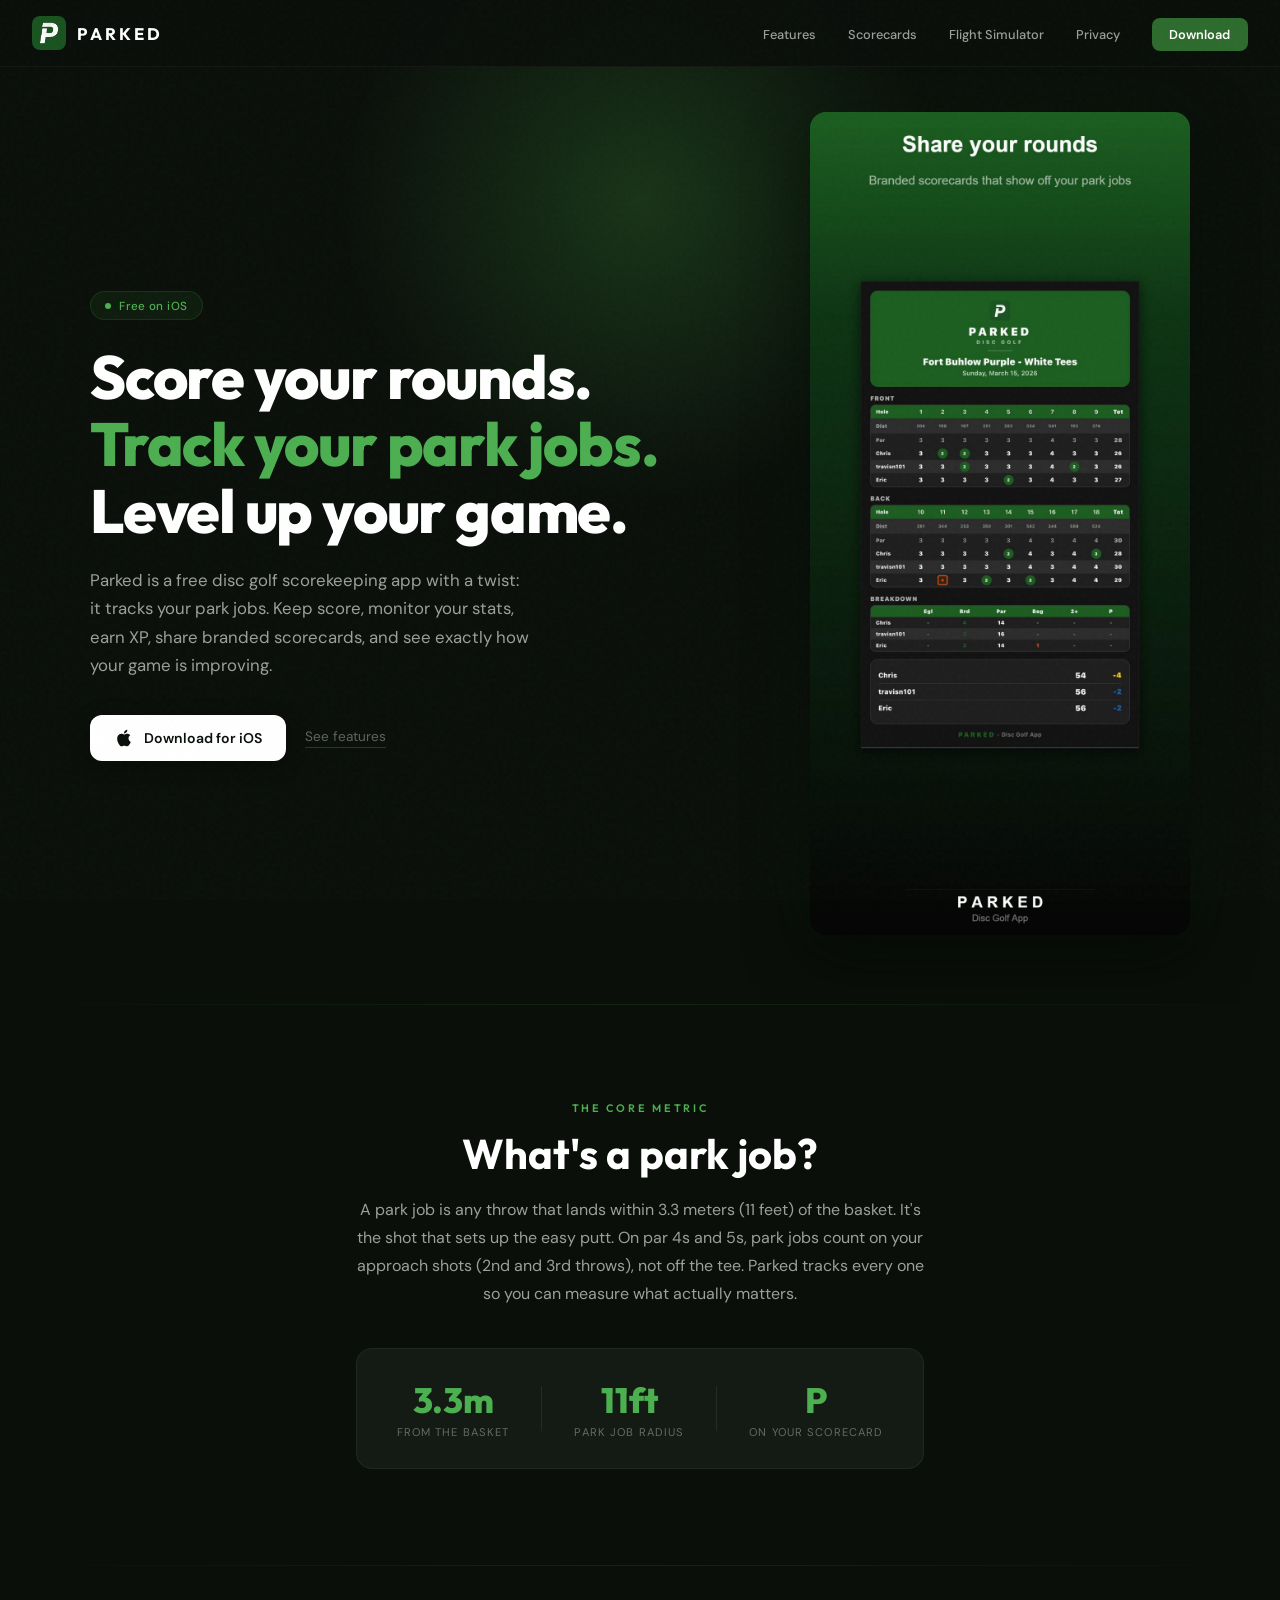
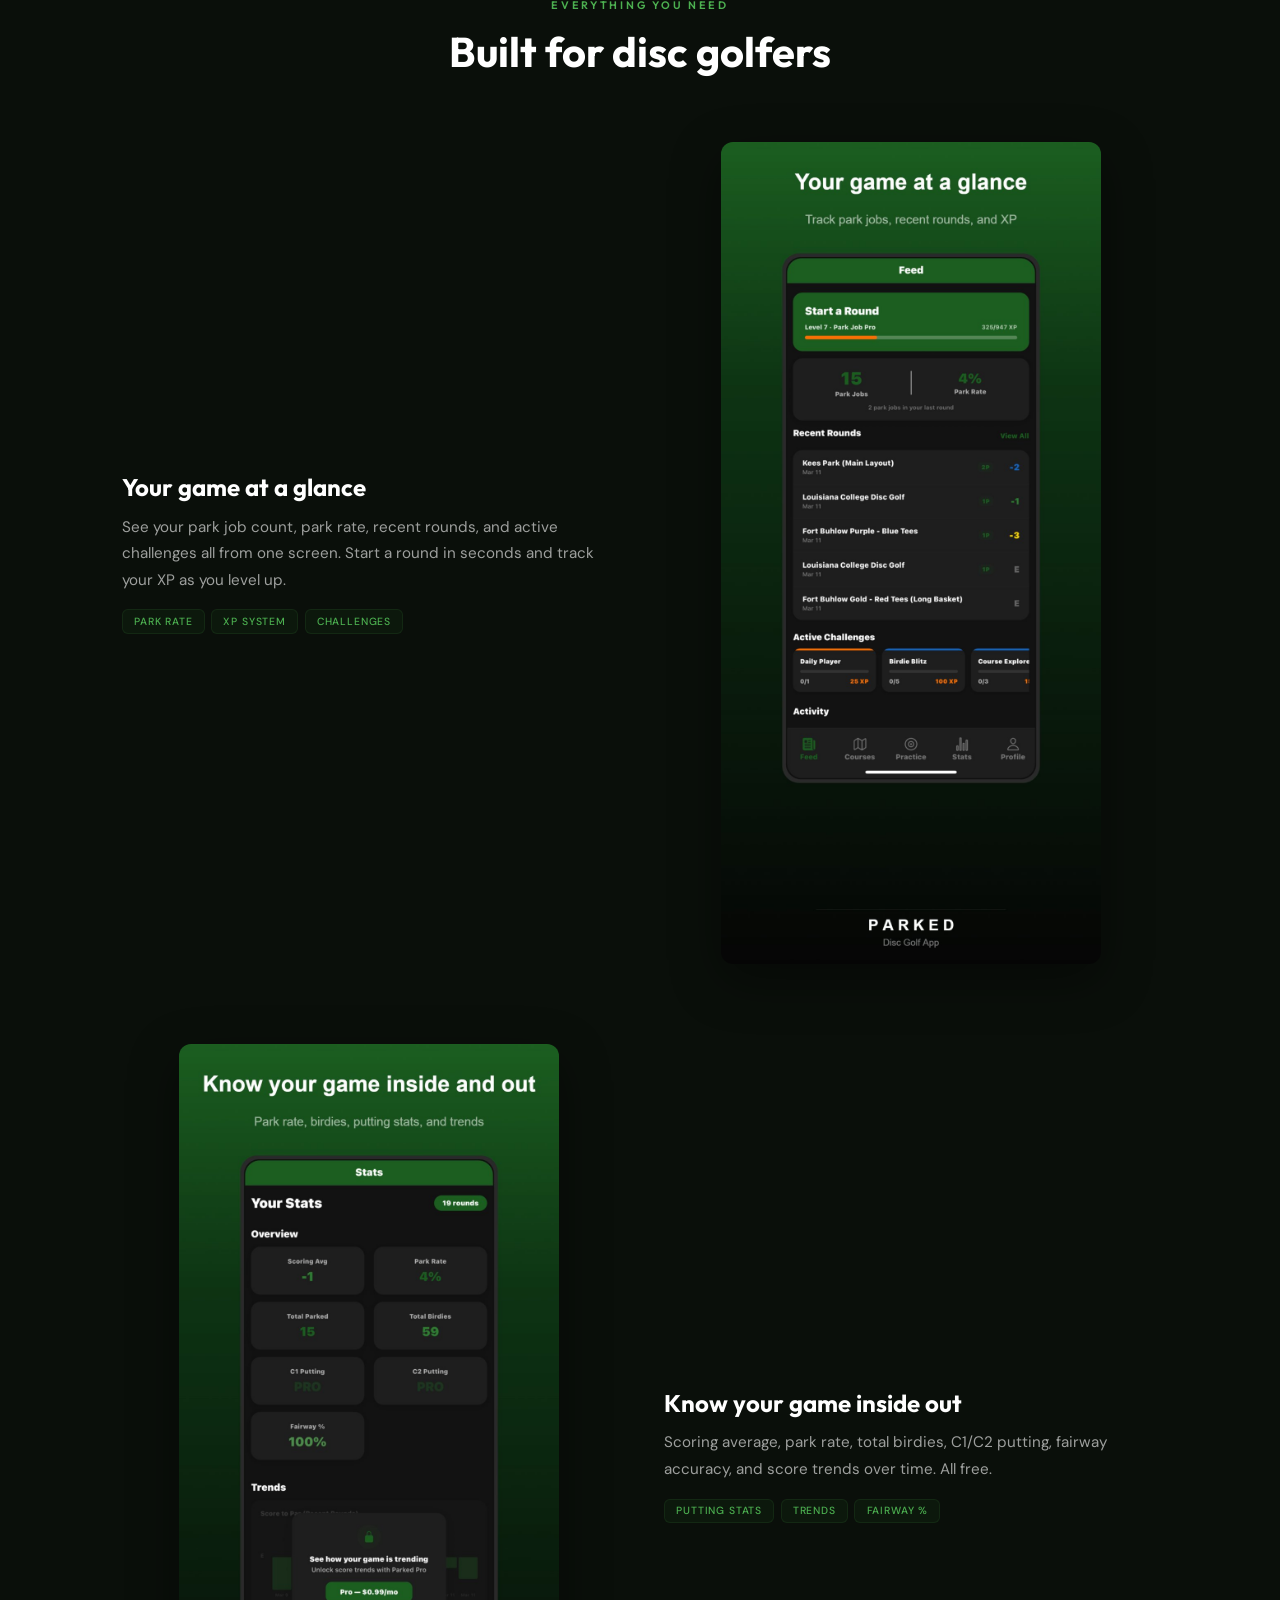
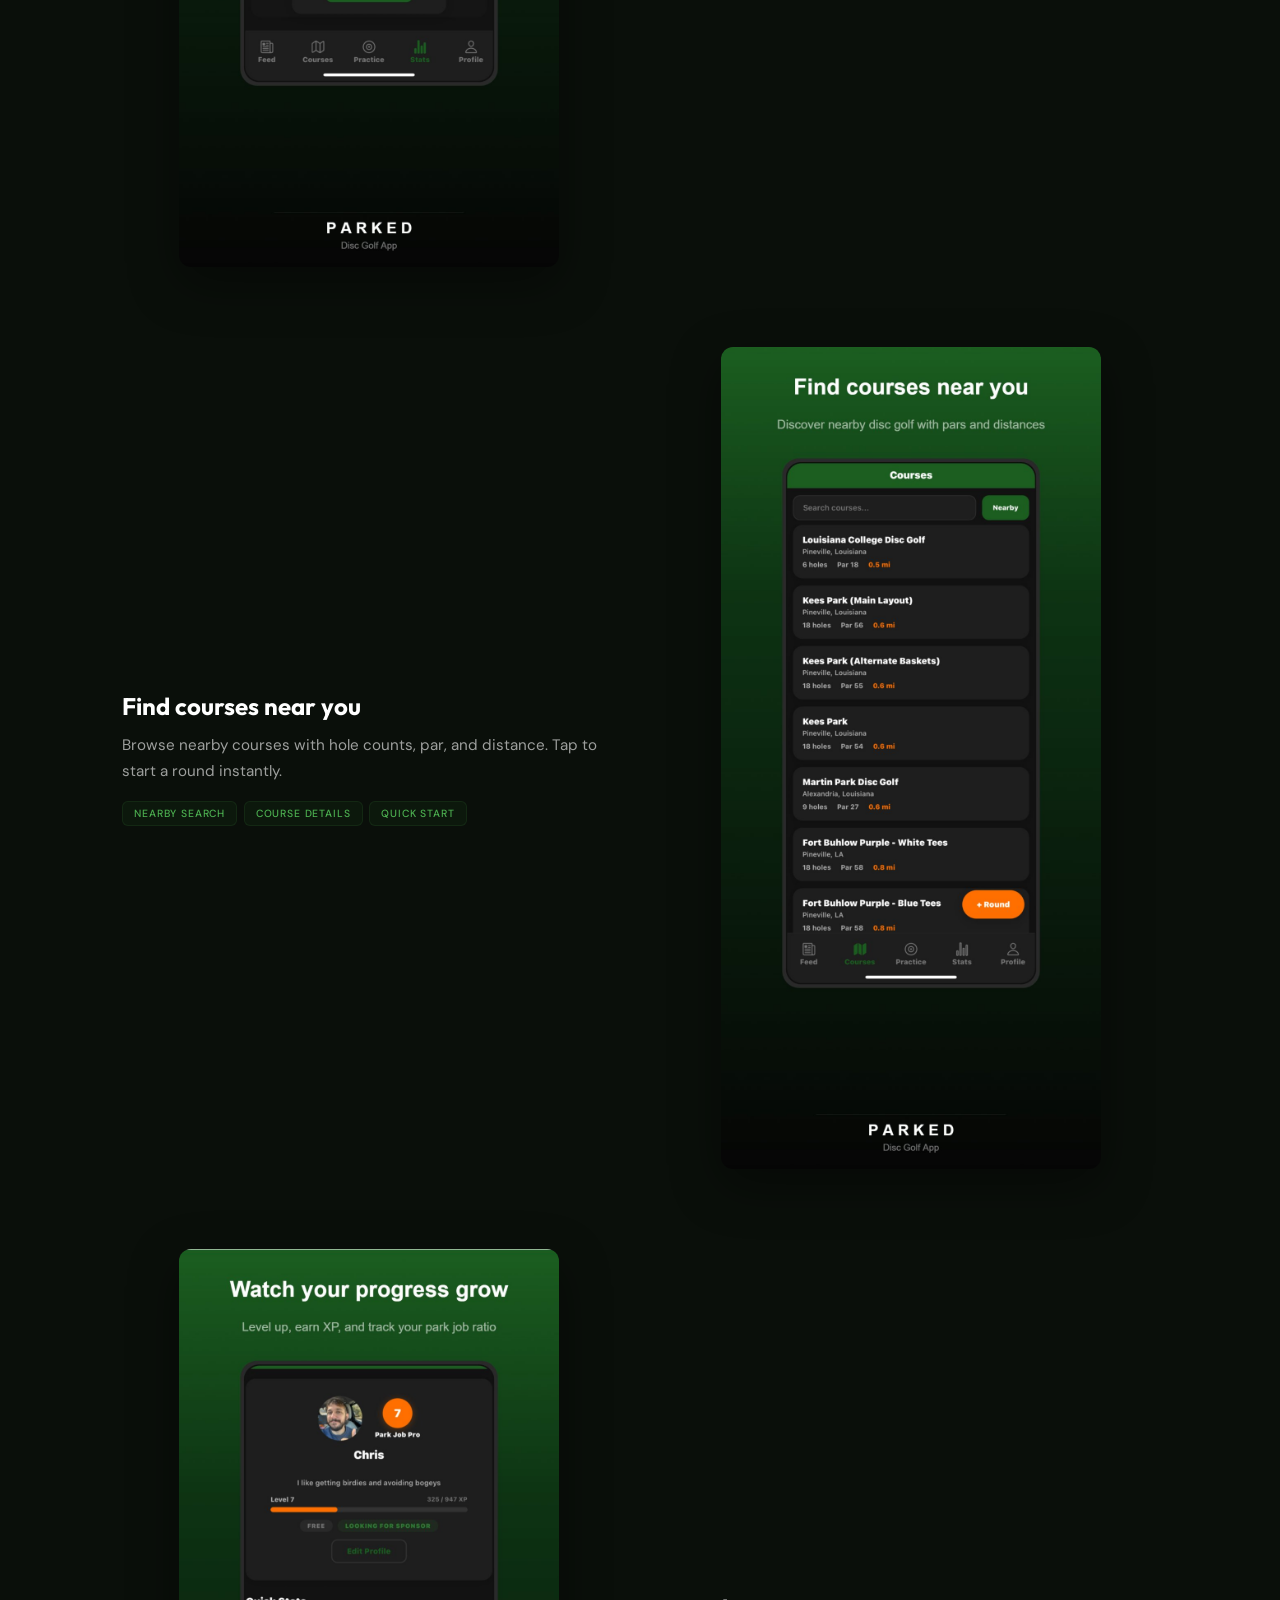
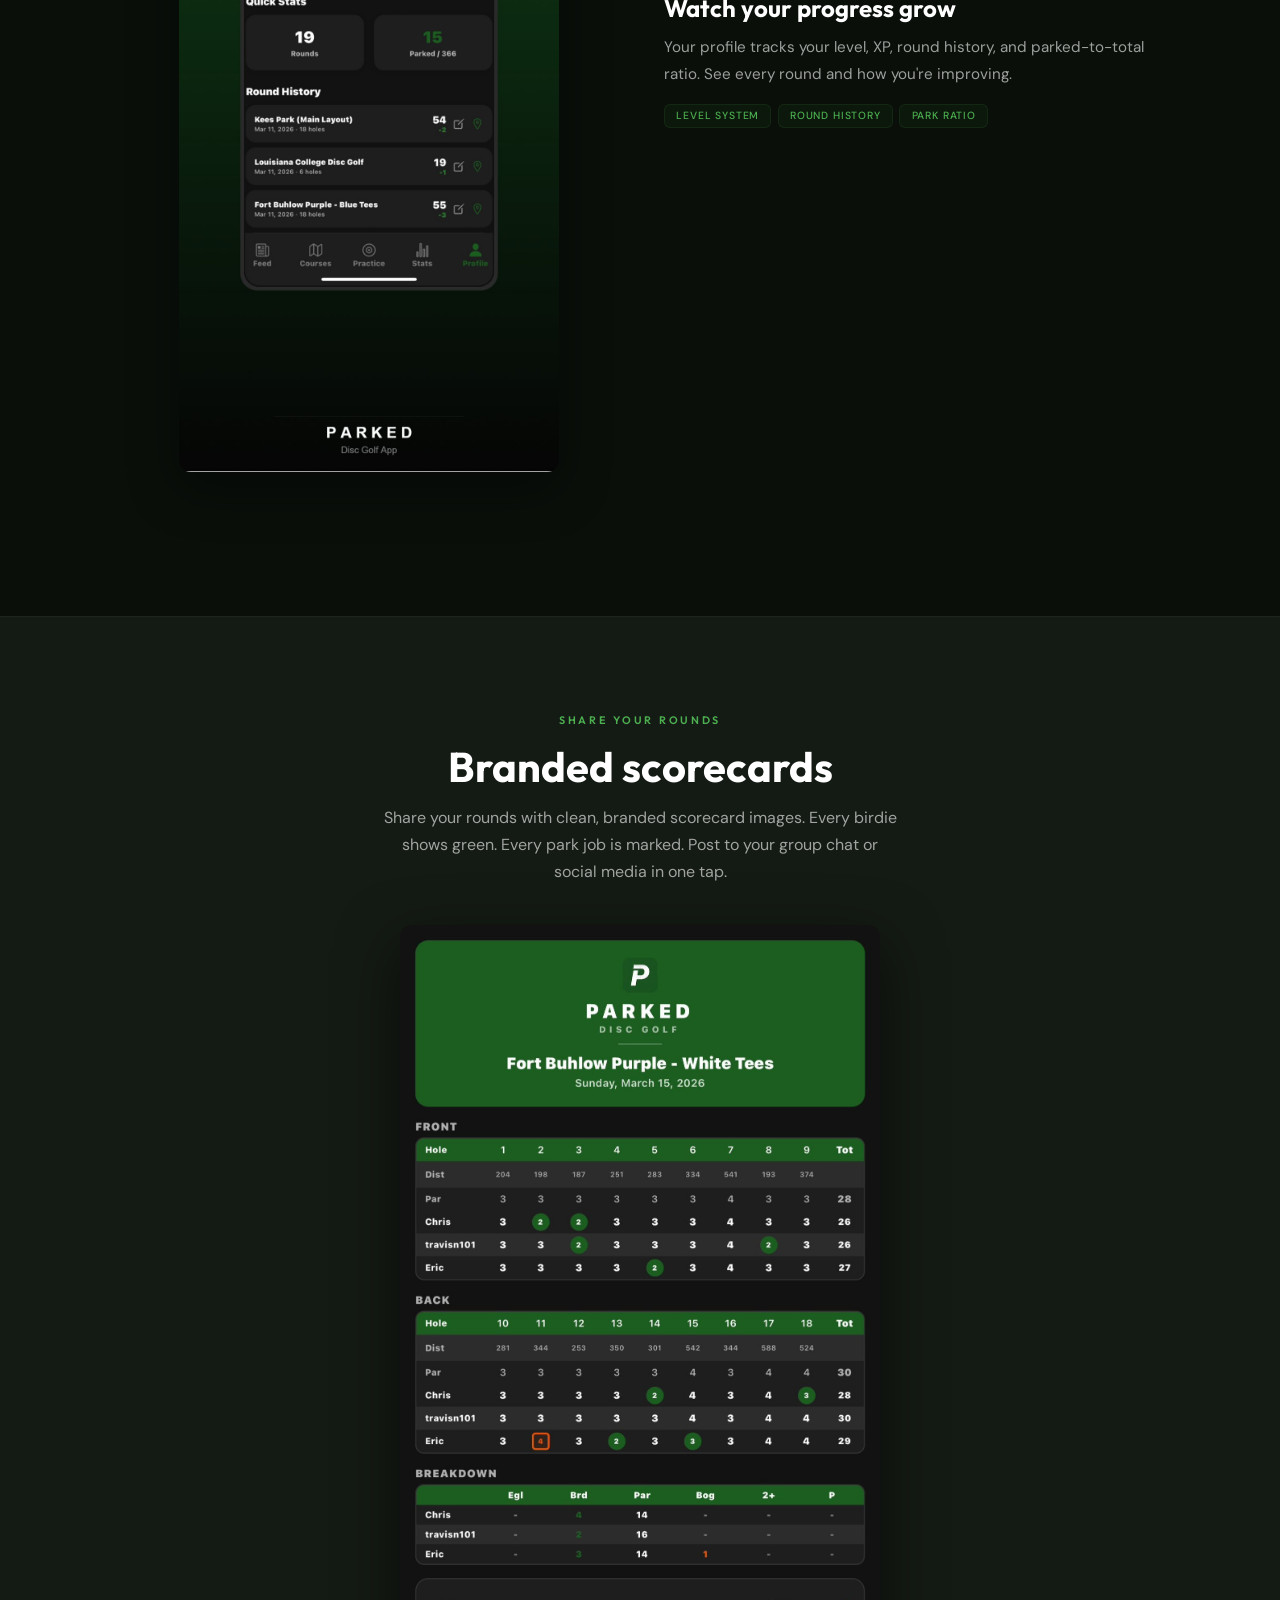
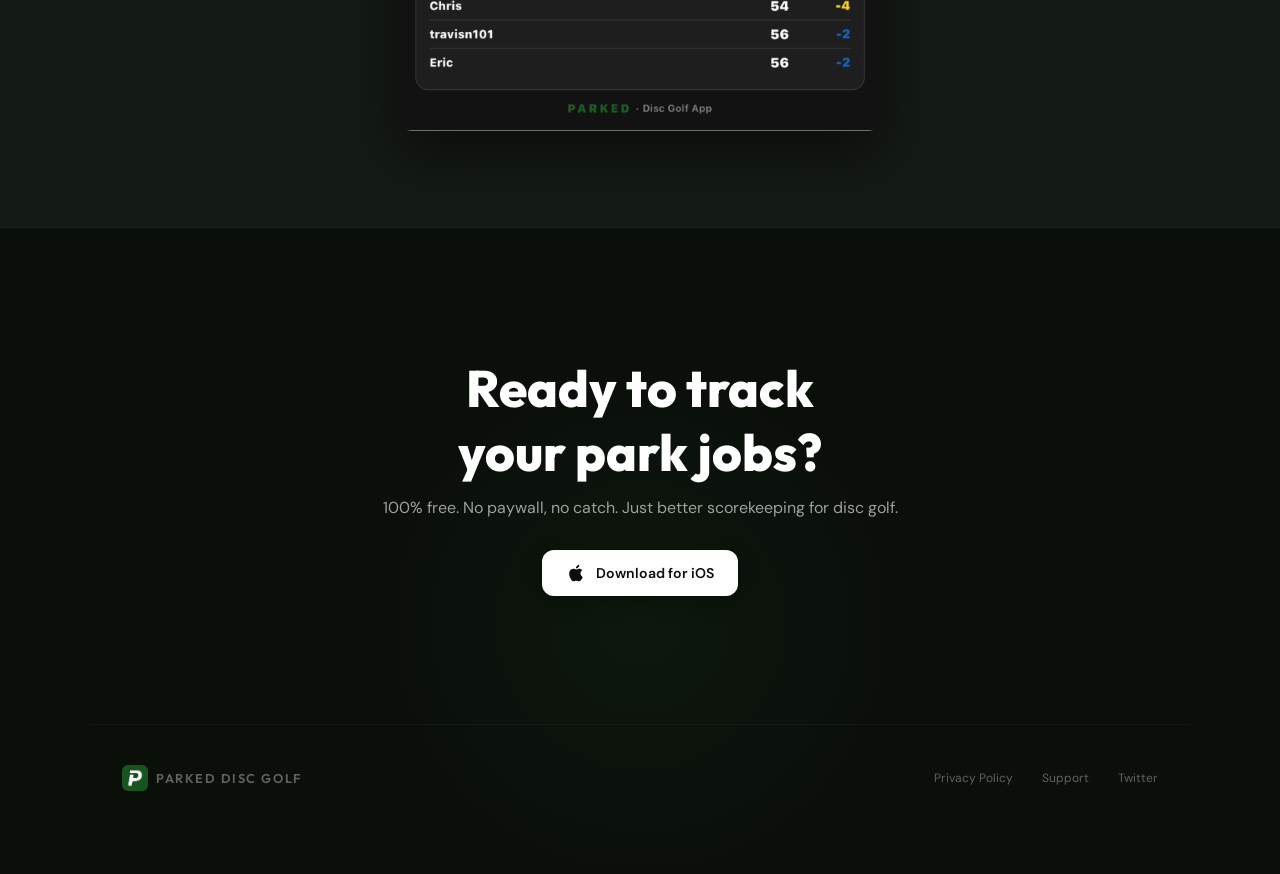
==== commit 18290276: "Add interactive flight simulator at /simulator Place the disc flight simulator at /simulator (simula" ====
--- a/index.html
+++ b/index.html
@@ -307,6 +307,7 @@
   <ul class="nav-links">
     <li><a href="#features">Features</a></li>
     <li><a href="#scorecard">Scorecards</a></li>
+    <li><a href="/simulator">Flight Simulator</a></li>
     <li><a href="https://chriscoffee.github.io/parked-disc-golf-privacy/" target="_blank">Privacy</a></li>
     <li><a href="https://apps.apple.com/us/app/parked-disc-golf/id6759809071" class="nav-cta">Download</a></li>
   </ul>
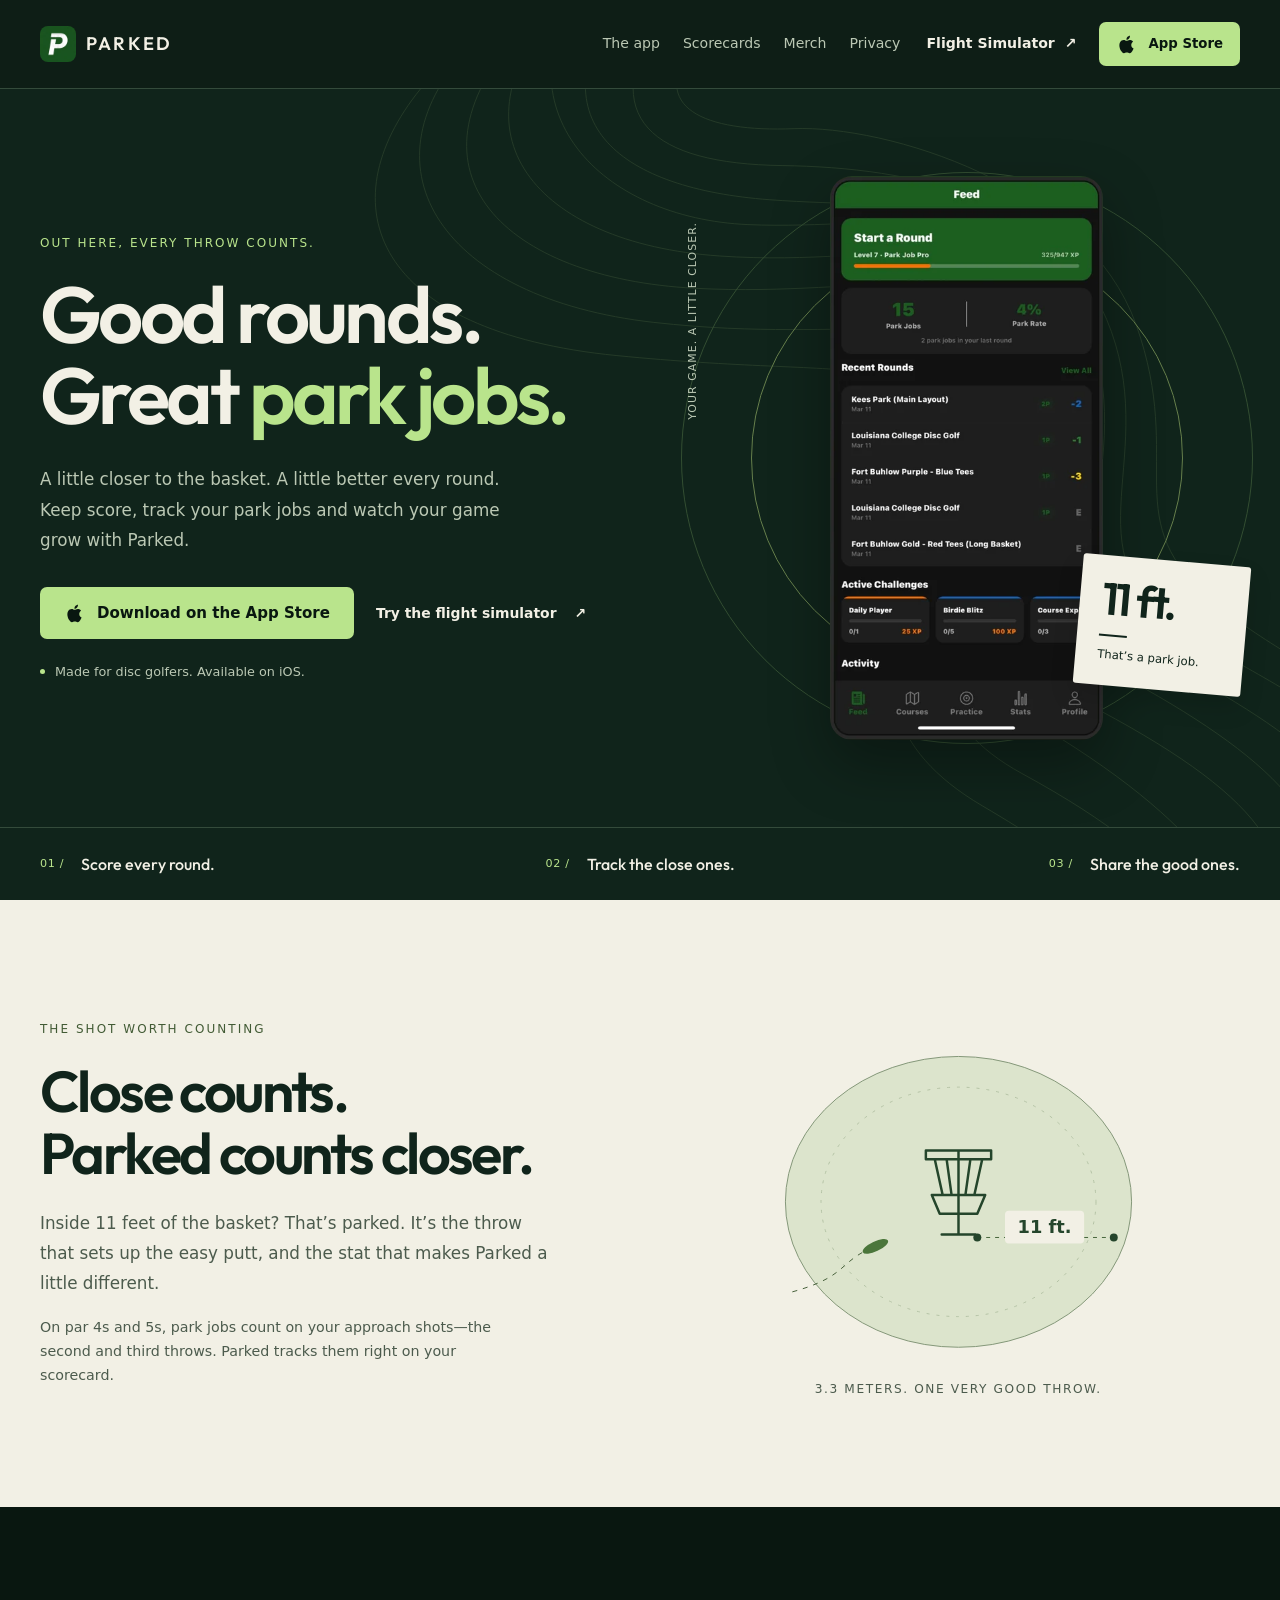
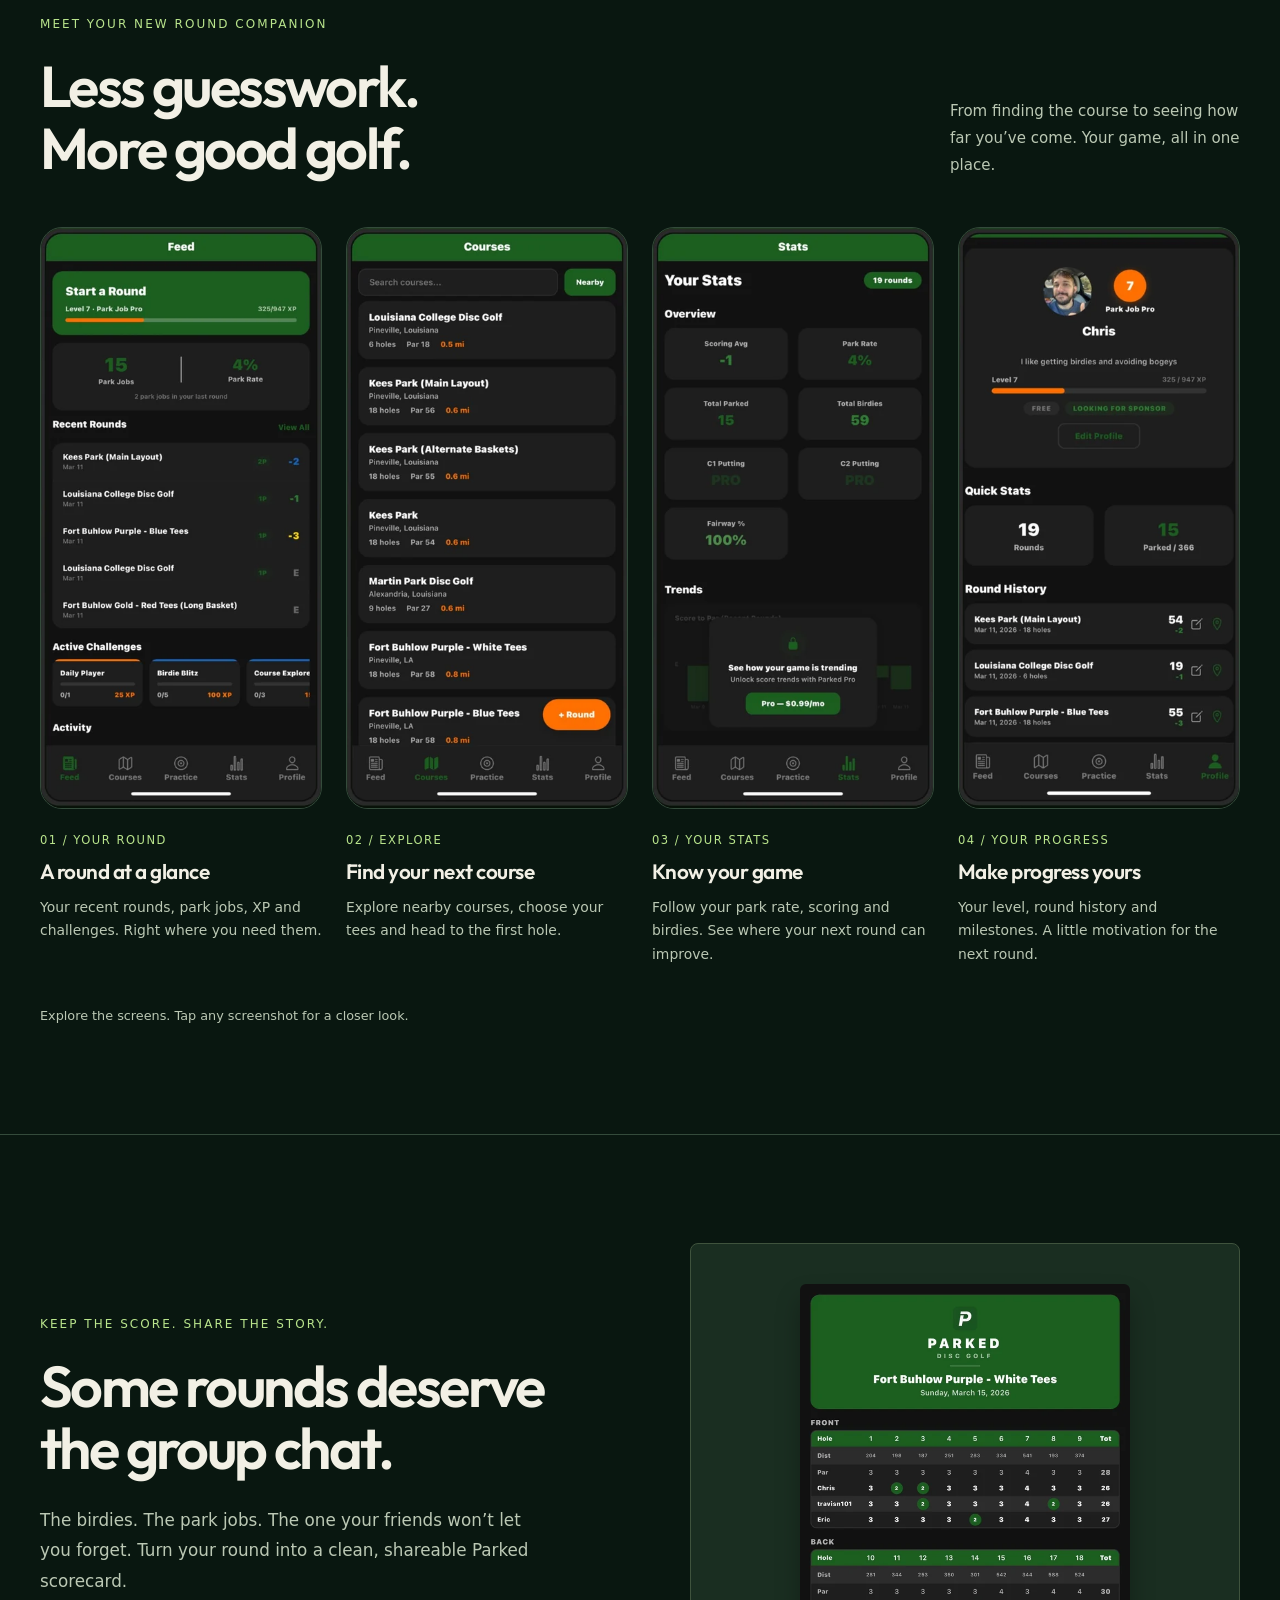
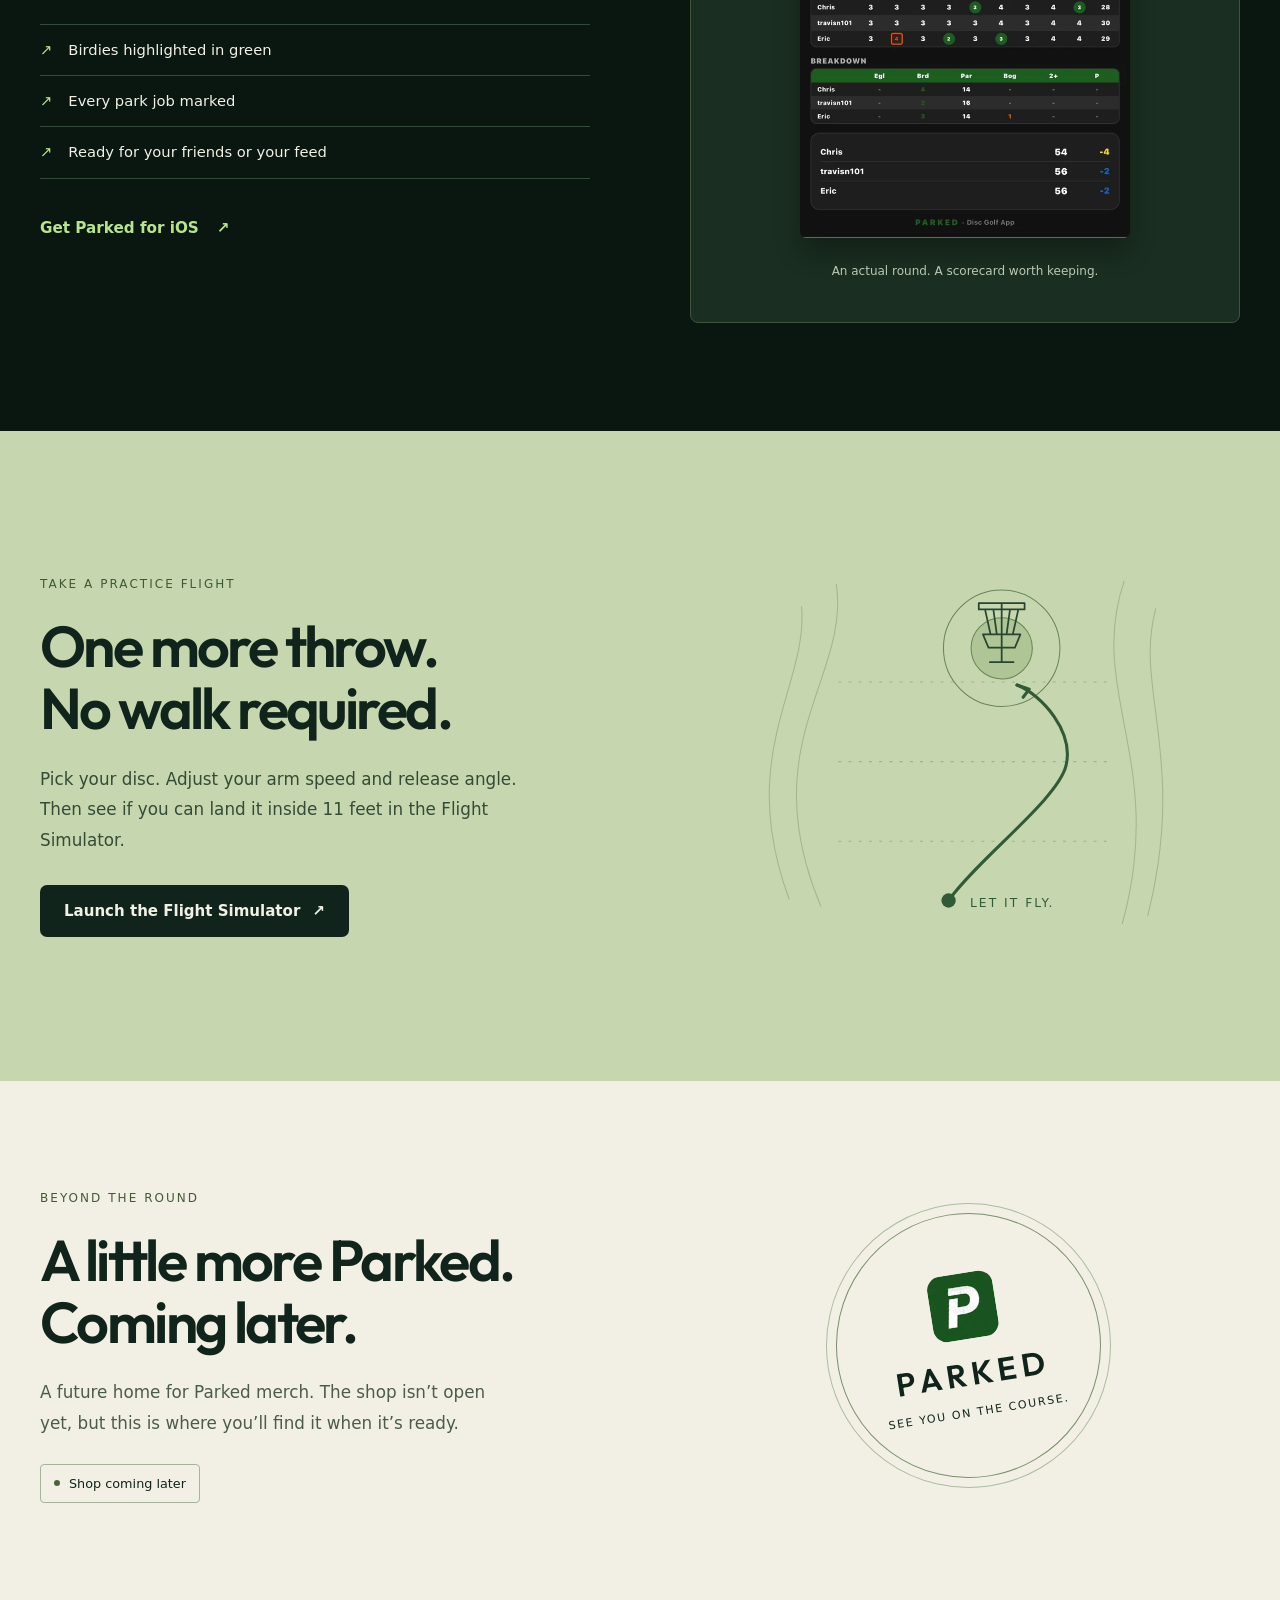
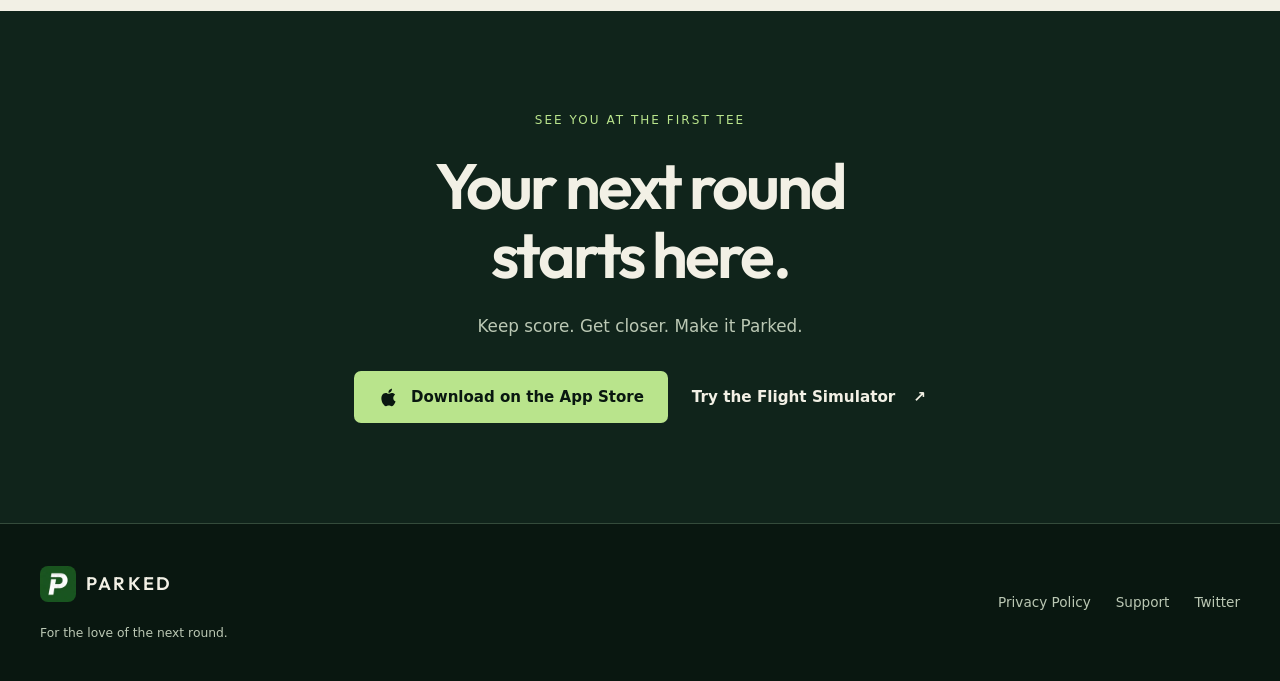
==== commit 586b19bc: "Polish Parked website design and mobile navigation" ====
--- a/index.html
+++ b/index.html
@@ -7,468 +7,100 @@
 <meta name="description" content="Parked is a free disc golf scorekeeping app that tracks your park jobs. Score rounds, monitor stats, earn XP, and share branded scorecards. Free on iOS.">
 <meta property="og:title" content="Parked Disc Golf — Track Your Park Jobs">
 <meta property="og:description" content="A free disc golf scorekeeping app with a twist: it tracks your park jobs.">
-<meta property="og:image" content="/images/scorecard.jpg">
+<meta property="og:image" content="https://parkeddiscgolf.net/images/scorecard.jpg">
 <meta property="og:type" content="website">
 <meta name="twitter:card" content="summary_large_image">
 <meta name="twitter:title" content="Parked Disc Golf">
 <meta name="twitter:description" content="A free disc golf scorekeeping app that tracks your park jobs.">
-<meta name="twitter:image" content="/images/scorecard.jpg">
-<link rel="icon" type="image/png" href="/images/logo.png">
-<link href="https://fonts.googleapis.com/css2?family=Outfit:wght@300;400;500;600;700;800&family=DM+Sans:ital,wght@0,400;0,500;1,400&display=swap" rel="stylesheet">
-<style>
-  :root {
-    --brand-green: #2D6B2D;
-    --brand-green-light: #3A8C3A;
-    --brand-green-dark: #1E4D1E;
-    --bg-dark: #0A0F0A;
-    --bg-card: #141A14;
-    --bg-elevated: #1C241C;
-    --text-primary: #FFFFFF;
-    --text-secondary: rgba(255,255,255,0.6);
-    --text-muted: rgba(255,255,255,0.35);
-    --orange-accent: #F57C00;
-    --birdie-green: #4CAF50;
-    --over-par-red: #FF3B30;
-    --glow-green: rgba(45,107,45,0.4);
-  }
-  * { margin: 0; padding: 0; box-sizing: border-box; }
-  html { scroll-behavior: smooth; }
-  body {
-    font-family: 'DM Sans', sans-serif;
-    background: var(--bg-dark);
-    color: var(--text-primary);
-    overflow-x: hidden;
-    -webkit-font-smoothing: antialiased;
-  }
-  body::before {
-    content: '';
-    position: fixed;
-    inset: 0;
-    z-index: 9999;
-    pointer-events: none;
-    opacity: 0.025;
-    background-image: url("data:image/svg+xml,%3Csvg viewBox='0 0 256 256' xmlns='http://www.w3.org/2000/svg'%3E%3Cfilter id='n'%3E%3CfeTurbulence type='fractalNoise' baseFrequency='0.9' numOctaves='4' stitchTiles='stitch'/%3E%3C/filter%3E%3Crect width='100%25' height='100%25' filter='url(%23n)'/%3E%3C/svg%3E");
-  }
-  nav {
-    position: fixed; top: 0; left: 0; right: 0; z-index: 100;
-    padding: 1rem 2rem;
-    display: flex; justify-content: space-between; align-items: center;
-    background: rgba(10,15,10,0.9);
-    backdrop-filter: blur(20px);
-    border-bottom: 1px solid rgba(255,255,255,0.04);
-  }
-  .nav-brand { display: flex; align-items: center; gap: 0.7rem; text-decoration: none; }
-  .nav-brand img { width: 34px; height: 34px; border-radius: 8px; }
-  .nav-brand span {
-    font-family: 'Outfit', sans-serif; font-size: 1.05rem; font-weight: 700;
-    letter-spacing: 0.18em; text-transform: uppercase; color: white;
-  }
-  .nav-links { display: flex; align-items: center; gap: 2rem; list-style: none; }
-  .nav-links a {
-    font-size: 0.8rem; font-weight: 500; color: var(--text-secondary);
-    text-decoration: none; transition: color 0.3s;
-  }
-  .nav-links a:hover { color: white; }
-  .nav-cta {
-    background: var(--brand-green) !important; color: white !important;
-    padding: 0.5rem 1.1rem; border-radius: 8px; font-weight: 600 !important;
-  }
-  .nav-cta:hover { background: var(--brand-green-light) !important; }
-  .hero {
-    min-height: 100vh;
-    display: flex; align-items: center; justify-content: center;
-    padding: 7rem 2rem 4rem;
-    position: relative; overflow: hidden;
-  }
-  .hero-glow {
-    position: absolute; width: 600px; height: 600px; border-radius: 50%;
-    background: radial-gradient(circle, var(--glow-green), transparent 70%);
-    top: -100px; left: 50%; transform: translateX(-50%);
-    pointer-events: none; animation: pulseGlow 6s ease-in-out infinite;
-  }
-  @keyframes pulseGlow {
-    0%, 100% { opacity: 0.35; transform: translateX(-50%) scale(1); }
-    50% { opacity: 0.55; transform: translateX(-50%) scale(1.1); }
-  }
-  .hero-inner {
-    position: relative; z-index: 2;
-    display: flex; align-items: center; gap: 4rem;
-    max-width: 1100px; width: 100%;
-  }
-  .hero-text { flex: 1; animation: fadeUp 0.8s ease forwards; }
-  @keyframes fadeUp {
-    from { opacity: 0; transform: translateY(25px); }
-    to { opacity: 1; transform: translateY(0); }
-  }
-  .hero-badge {
-    display: inline-flex; align-items: center; gap: 0.5rem;
-    background: rgba(45,107,45,0.15); border: 1px solid rgba(45,107,45,0.3);
-    border-radius: 100px; padding: 0.35rem 0.9rem;
-    font-size: 0.73rem; font-weight: 500; color: var(--birdie-green);
-    margin-bottom: 1.5rem; letter-spacing: 0.03em;
-  }
-  .hero-badge::before {
-    content: ''; width: 6px; height: 6px; border-radius: 50%;
-    background: var(--birdie-green); animation: blink 2s ease infinite;
-  }
-  @keyframes blink { 0%,100% { opacity:1; } 50% { opacity:0.3; } }
-  .hero-text h1 {
-    font-family: 'Outfit', sans-serif;
-    font-size: clamp(2.6rem, 5vw, 3.8rem);
-    font-weight: 800; line-height: 1.1; letter-spacing: -0.02em;
-    margin-bottom: 1.3rem;
-  }
-  .hero-text h1 .green { color: var(--birdie-green); }
-  .hero-text p {
-    font-size: 1.05rem; line-height: 1.7; color: var(--text-secondary);
-    max-width: 440px; margin-bottom: 2.2rem;
-  }
-  .hero-actions { display: flex; align-items: center; gap: 1.2rem; }
-  .app-store-btn {
-    display: inline-flex; align-items: center; gap: 0.6rem;
-    background: white; color: var(--bg-dark);
-    padding: 0.8rem 1.5rem; border-radius: 12px;
-    text-decoration: none; font-weight: 600; font-size: 0.88rem;
-    transition: all 0.3s; box-shadow: 0 4px 20px rgba(0,0,0,0.3);
-  }
-  .app-store-btn:hover {
-    transform: translateY(-2px); box-shadow: 0 8px 30px rgba(0,0,0,0.4);
-  }
-  .app-store-btn svg { width: 20px; height: 20px; }
-  .hero-sub-link {
-    font-size: 0.85rem; color: var(--text-muted); text-decoration: none;
-    border-bottom: 1px solid rgba(255,255,255,0.15); padding-bottom: 2px;
-    transition: all 0.3s;
-  }
-  .hero-sub-link:hover { color: var(--text-secondary); border-color: rgba(255,255,255,0.3); }
-  .hero-screenshot { flex: 0 0 380px; animation: fadeUp 0.8s ease 0.15s both; }
-  .hero-screenshot img {
-    width: 100%; border-radius: 16px;
-    box-shadow: 0 20px 60px rgba(0,0,0,0.5), 0 0 80px rgba(45,107,45,0.1);
-  }
-  .section-eyebrow {
-    font-family: 'Outfit', sans-serif;
-    font-size: 0.68rem; font-weight: 600; letter-spacing: 0.25em;
-    text-transform: uppercase; color: var(--birdie-green); margin-bottom: 0.8rem;
-  }
-  .section-divider {
-    width: 100%; height: 1px;
-    background: linear-gradient(90deg, transparent, rgba(45,107,45,0.25), transparent);
-  }
-  .park-job { padding: 6rem 2rem; text-align: center; }
-  .park-job h2 {
-    font-family: 'Outfit', sans-serif;
-    font-size: clamp(1.8rem, 3.5vw, 2.6rem);
-    font-weight: 700; margin-bottom: 1rem;
-  }
-  .park-job .desc {
-    font-size: 1rem; line-height: 1.75; color: var(--text-secondary);
-    max-width: 580px; margin: 0 auto 2.5rem;
-  }
-  .park-stats {
-    display: inline-flex; align-items: center; gap: 2rem;
-    background: var(--bg-card); border: 1px solid rgba(255,255,255,0.06);
-    border-radius: 16px; padding: 1.8rem 2.5rem;
-  }
-  .park-stat-item { text-align: center; }
-  .park-stat-item .num {
-    font-family: 'Outfit', sans-serif; font-size: 2.2rem; font-weight: 800;
-    color: var(--birdie-green);
-  }
-  .park-stat-item .lbl {
-    font-size: 0.7rem; color: var(--text-muted);
-    letter-spacing: 0.1em; text-transform: uppercase; margin-top: 0.2rem;
-  }
-  .stat-div { width: 1px; height: 45px; background: rgba(255,255,255,0.08); }
-  .features { padding: 2rem 2rem 4rem; max-width: 1100px; margin: 0 auto; }
-  .features-header { text-align: center; margin-bottom: 4rem; }
-  .features-header h2 {
-    font-family: 'Outfit', sans-serif;
-    font-size: clamp(1.8rem, 3.5vw, 2.6rem); font-weight: 700;
-  }
-  .feature-row {
-    display: grid; grid-template-columns: 1fr 1fr;
-    gap: 3rem; align-items: center; margin-bottom: 5rem;
-  }
-  .feature-row.reverse { direction: rtl; }
-  .feature-row.reverse > * { direction: ltr; }
-  .feature-content h3 {
-    font-family: 'Outfit', sans-serif; font-size: 1.5rem; font-weight: 700;
-    margin-bottom: 0.7rem;
-  }
-  .feature-content p {
-    font-size: 0.95rem; line-height: 1.75; color: var(--text-secondary);
-    margin-bottom: 1rem;
-  }
-  .feature-tags { display: flex; gap: 0.4rem; flex-wrap: wrap; }
-  .feature-tag {
-    font-size: 0.65rem; font-weight: 500; letter-spacing: 0.08em;
-    text-transform: uppercase; padding: 0.3rem 0.7rem; border-radius: 6px;
-    background: rgba(45,107,45,0.1); color: var(--birdie-green);
-    border: 1px solid rgba(45,107,45,0.2);
-  }
-  .feature-img { display: flex; justify-content: center; }
-  .feature-img img {
-    width: 100%; max-width: 380px; border-radius: 12px;
-    box-shadow: 0 16px 50px rgba(0,0,0,0.4);
-  }
-  .scorecard {
-    padding: 6rem 2rem; text-align: center; background: var(--bg-card);
-    border-top: 1px solid rgba(255,255,255,0.04);
-    border-bottom: 1px solid rgba(255,255,255,0.04);
-  }
-  .scorecard h2 {
-    font-family: 'Outfit', sans-serif;
-    font-size: clamp(1.8rem, 3.5vw, 2.6rem); font-weight: 700;
-    margin-bottom: 0.7rem;
-  }
-  .scorecard .desc {
-    font-size: 1rem; color: var(--text-secondary); margin-bottom: 2.5rem;
-    max-width: 520px; margin-left: auto; margin-right: auto; line-height: 1.7;
-  }
-  .scorecard-img {
-    max-width: 480px; margin: 0 auto; border-radius: 12px; overflow: hidden;
-    box-shadow: 0 20px 60px rgba(0,0,0,0.5);
-  }
-  .scorecard-img img { width: 100%; display: block; }
-  .final-cta { padding: 8rem 2rem; text-align: center; position: relative; }
-  .cta-glow {
-    position: absolute; width: 500px; height: 500px; border-radius: 50%;
-    background: radial-gradient(circle, var(--glow-green), transparent 70%);
-    bottom: -150px; left: 50%; transform: translateX(-50%);
-    pointer-events: none; opacity: 0.25;
-  }
-  .final-cta h2 {
-    font-family: 'Outfit', sans-serif;
-    font-size: clamp(2.2rem, 4.5vw, 3.2rem); font-weight: 800;
-    margin-bottom: 0.8rem; position: relative; z-index: 2;
-  }
-  .final-cta p {
-    font-size: 1rem; color: var(--text-secondary); margin-bottom: 2rem;
-    position: relative; z-index: 2;
-  }
-  .final-cta .app-store-btn { position: relative; z-index: 2; }
-  footer {
-    padding: 2.5rem 2rem;
-    border-top: 1px solid rgba(255,255,255,0.04);
-    display: flex; justify-content: space-between; align-items: center;
-    max-width: 1100px; margin: 0 auto;
-  }
-  .footer-brand { display: flex; align-items: center; gap: 0.5rem; }
-  .footer-brand img { width: 26px; height: 26px; border-radius: 6px; }
-  .footer-brand span {
-    font-family: 'Outfit', sans-serif; font-size: 0.8rem; font-weight: 600;
-    letter-spacing: 0.12em; text-transform: uppercase; color: var(--text-muted);
-  }
-  .footer-links { display: flex; gap: 1.8rem; }
-  .footer-links a {
-    font-size: 0.75rem; color: var(--text-muted); text-decoration: none;
-    transition: color 0.3s;
-  }
-  .footer-links a:hover { color: var(--text-secondary); }
-  .fade-in {
-    opacity: 0; transform: translateY(20px);
-    transition: opacity 0.7s ease, transform 0.7s ease;
-  }
-  .fade-in.visible { opacity: 1; transform: translateY(0); }
-  @media (max-width: 900px) {
-    .hero-inner { flex-direction: column; text-align: center; }
-    .hero-text p { margin-left: auto; margin-right: auto; }
-    .hero-actions { justify-content: center; }
-    .hero-screenshot { flex: 0 0 auto; width: 300px; }
-    .feature-row, .feature-row.reverse {
-      grid-template-columns: 1fr; direction: ltr; text-align: center;
-    }
-    .feature-content { order: 2; }
-    .feature-img { order: 1; }
-    .feature-img img { max-width: 300px; }
-    .feature-tags { justify-content: center; }
-    .park-stats { flex-direction: column; gap: 1.2rem; padding: 1.5rem; }
-    .stat-div { width: 50px; height: 1px; }
-    footer { flex-direction: column; gap: 1.2rem; text-align: center; }
-  }
-  @media (max-width: 600px) {
-    nav { padding: 0.8rem 1rem; }
-    .nav-links a:not(.nav-cta) { display: none; }
-    .hero { padding: 6rem 1.2rem 3rem; }
-    .hero-screenshot { width: 260px; }
-    .features { padding: 2rem 1.2rem 3rem; }
-    .feature-img img { max-width: 260px; }
-  }
-</style>
+<meta name="twitter:image" content="https://parkeddiscgolf.net/images/scorecard.jpg">
+<link rel="icon" type="image/png" href="/images/logo-96.png">
+
+<link rel="canonical" href="https://parkeddiscgolf.net/">
+<meta property="og:url" content="https://parkeddiscgolf.net/">
+<meta name="theme-color" content="#10241b">
+<link rel="preconnect" href="https://fonts.googleapis.com">
+<link rel="preconnect" href="https://fonts.gstatic.com" crossorigin>
+<link href="https://fonts.googleapis.com/css2?family=Outfit:wght@400;500;600;700&display=swap" rel="stylesheet">
+<link rel="stylesheet" href="/assets/site.css">
+<script src="/assets/site.js" defer></script>
 </head>
 <body>
-
-<nav>
-  <a href="#" class="nav-brand">
-    <img src="images/logo.png" alt="Parked">
-    <span>Parked</span>
-  </a>
-  <ul class="nav-links">
-    <li><a href="#features">Features</a></li>
-    <li><a href="#scorecard">Scorecards</a></li>
-    <li><a href="/simulator">Flight Simulator</a></li>
-    <li><a href="https://chriscoffee.github.io/parked-disc-golf-privacy/" target="_blank">Privacy</a></li>
-    <li><a href="https://apps.apple.com/us/app/parked-disc-golf/id6759809071" class="nav-cta">Download</a></li>
-  </ul>
-</nav>
-
-<section class="hero">
-  <div class="hero-glow"></div>
-  <div class="hero-inner">
-    <div class="hero-text">
-      <div class="hero-badge">Free on iOS</div>
-      <h1>Score your rounds.<br><span class="green">Track your park jobs.</span><br>Level up your game.</h1>
-      <p>Parked is a free disc golf scorekeeping app with a twist: it tracks your park jobs. Keep score, monitor your stats, earn XP, share branded scorecards, and see exactly how your game is improving.</p>
-      <div class="hero-actions">
-        <a href="https://apps.apple.com/us/app/parked-disc-golf/id6759809071" class="app-store-btn">
-          <svg viewBox="0 0 24 24" fill="currentColor"><path d="M18.71 19.5c-.83 1.24-1.71 2.45-3.05 2.47-1.34.03-1.77-.79-3.29-.79-1.53 0-2 .77-3.27.82-1.31.05-2.3-1.32-3.14-2.53C4.25 17 2.94 12.45 4.7 9.39c.87-1.52 2.43-2.48 4.12-2.51 1.28-.02 2.5.87 3.29.87.78 0 2.26-1.07 3.8-.91.65.03 2.47.26 3.64 1.98-.09.06-2.17 1.28-2.15 3.81.03 3.02 2.65 4.03 2.68 4.04-.03.07-.42 1.44-1.38 2.83M13 3.5c.73-.83 1.94-1.46 2.94-1.5.13 1.17-.34 2.35-1.04 3.19-.69.85-1.83 1.51-2.95 1.42-.15-1.15.41-2.35 1.05-3.11z"/></svg>
-          Download for iOS
-        </a>
-        <a href="#features" class="hero-sub-link">See features</a>
-      </div>
-    </div>
-    <div class="hero-screenshot">
-      <img src="images/scorecard-share.png" alt="Share your rounds with branded scorecards">
+<a class="skip-link" href="#main">Skip to content</a>
+<header class="site-header">
+  <div class="wrap header-inner">
+    <a class="brand" href="/" aria-label="Parked Disc Golf home"><img src="/images/logo-96.webp" alt="" width="36" height="36"><span>Parked</span></a>
+    <button class="menu-toggle" type="button" aria-controls="site-menu" aria-expanded="false" hidden><span data-menu-label>Menu</span><svg viewBox="0 0 20 20" fill="none" stroke="currentColor" stroke-width="1.5" aria-hidden="true"><path d="M3 6h14M3 10h14M3 14h14"/></svg></button>
+    <nav class="site-menu" id="site-menu" aria-label="Main navigation">
+      <a href="/#features">The app</a>
+      <a href="/#scorecard">Scorecards</a>
+      <a href="/#merch">Merch</a>
+      <a href="https://chriscoffeebtc.github.io/parked-disc-golf-legal/privacy.html" target="_blank" rel="noopener">Privacy<span class="visually-hidden"> (opens in a new tab)</span></a>
+    </nav>
+    <div class="header-actions">
+      <a class="sim-link" href="/simulator">Flight Simulator <span aria-hidden="true">↗</span></a>
+      <a class="button button-primary nav-download" href="https://apps.apple.com/us/app/parked-disc-golf/id6759809071" aria-label="Download Parked on the App Store"><svg viewBox="0 0 24 24" fill="currentColor" aria-hidden="true"><path d="M18.71 19.5c-.83 1.24-1.71 2.45-3.05 2.47-1.34.03-1.77-.79-3.29-.79-1.53 0-2 .77-3.27.82-1.31.05-2.3-1.32-3.14-2.53C4.25 17 2.94 12.45 4.7 9.39c.87-1.52 2.43-2.48 4.12-2.51 1.28-.02 2.5.87 3.29.87.78 0 2.26-1.07 3.8-.91.65.03 2.47.26 3.64 1.98-.09.06-2.17 1.28-2.15 3.81.03 3.02 2.65 4.03 2.68 4.04-.03.07-.42 1.44-1.38 2.83M13 3.5c.73-.83 1.94-1.46 2.94-1.5.13 1.17-.34 2.35-1.04 3.19-.69.85-1.83 1.51-2.95 1.42-.15-1.15.41-2.35 1.05-3.11z"/></svg> App Store</a>
     </div>
   </div>
-</section>
-
-<div class="section-divider"></div>
-
-<section class="park-job fade-in">
-  <p class="section-eyebrow">The Core Metric</p>
-  <h2>What's a park job?</h2>
-  <p class="desc">A park job is any throw that lands within 3.3 meters (11 feet) of the basket. It's the shot that sets up the easy putt. On par 4s and 5s, park jobs count on your approach shots (2nd and 3rd throws), not off the tee. Parked tracks every one so you can measure what actually matters.</p>
-  <div class="park-stats">
-    <div class="park-stat-item">
-      <div class="num">3.3m</div>
-      <div class="lbl">From the basket</div>
+</header>
+<main id="main" tabindex="-1">
+  <section class="hero" aria-labelledby="hero-title">
+    <svg class="topography" viewBox="0 0 1440 800" preserveAspectRatio="xMidYMid slice" fill="none" stroke="#89a668" stroke-width="1" aria-hidden="true"><path d="M660-130C560 25 679 140 837 147s291-45 346 121-89 286 70 374 240 166 196 277"/><path d="M695-100C606 39 701 108 860 120s292-15 348 145-68 267 80 354 251 137 186 290"/><path d="M741-83C672 32 733 81 874 83s305 34 357 180-54 248 88 331 274 132 187 291"/><path d="M776-47C729 20 789 47 887 43s317 60 371 213-24 211 86 302 270 119 189 301"/><path d="M632-90C510 46 604 167 806 181s296-54 350 92-116 305 63 401 235 171 169 271"/><path d="M588-60C456 90 573 205 779 216s301-49 350 87-130 290 47 401 218 203 174 248"/><path d="M532-42C416 86 504 227 735 253s317-32 357 84-156 297 42 405 190 165 180 230"/><path d="M482 0C380 126 431 263 695 289s334-8 360 90-177 273 36 398 170 160 169 201"/></svg>
+    <div class="wrap hero-grid">
+      <div class="hero-copy">
+        <p class="eyebrow">Out here, every throw counts.</p>
+        <h1 id="hero-title">Good rounds.<br>Great <em>park jobs.</em></h1>
+        <p class="body-copy">A little closer to the basket. A little better every round. Keep score, track your park jobs and watch your game grow with Parked.</p>
+        <div class="hero-actions"><a class="button button-primary" href="https://apps.apple.com/us/app/parked-disc-golf/id6759809071"><svg viewBox="0 0 24 24" fill="currentColor" aria-hidden="true"><path d="M18.71 19.5c-.83 1.24-1.71 2.45-3.05 2.47-1.34.03-1.77-.79-3.29-.79-1.53 0-2 .77-3.27.82-1.31.05-2.3-1.32-3.14-2.53C4.25 17 2.94 12.45 4.7 9.39c.87-1.52 2.43-2.48 4.12-2.51 1.28-.02 2.5.87 3.29.87.78 0 2.26-1.07 3.8-.91.65.03 2.47.26 3.64 1.98-.09.06-2.17 1.28-2.15 3.81.03 3.02 2.65 4.03 2.68 4.04-.03.07-.42 1.44-1.38 2.83M13 3.5c.73-.83 1.94-1.46 2.94-1.5.13 1.17-.34 2.35-1.04 3.19-.69.85-1.83 1.51-2.95 1.42-.15-1.15.41-2.35 1.05-3.11z"/></svg> Download on the App Store</a><a class="text-link" href="/simulator">Try the flight simulator <span aria-hidden="true">↗</span></a></div>
+        <p class="hero-note">Made for disc golfers. Available on iOS.</p>
+      </div>
+      <figure class="hero-visual">
+        <div class="hero-phone app-screen"><picture><source type="image/webp" srcset="/images/feed-600.webp 600w, /images/feed-924.webp 924w" sizes="(max-width: 900px) 350px, 404px"><img src="/images/feed.png" alt="Parked app with recent rounds, park job count and challenges" width="924" height="2000" fetchpriority="high" decoding="async"></picture></div>
+        <div class="field-note" aria-hidden="true"><strong>11 ft.</strong><span class="note-rule"></span><span>That’s a park job.</span></div>
+        <figcaption class="hero-caption">Your game. A little closer.</figcaption>
+      </figure>
     </div>
-    <div class="stat-div"></div>
-    <div class="park-stat-item">
-      <div class="num">11ft</div>
-      <div class="lbl">Park job radius</div>
+  </section>
+  <div class="trail-strip"><div class="wrap"><p><span>01 /</span> Score every round.</p><p><span>02 /</span> Track the close ones.</p><p><span>03 /</span> Share the good ones.</p></div></div>
+  <section class="section light-section" aria-labelledby="park-title">
+    <div class="wrap park-grid">
+      <div><p class="eyebrow">The shot worth counting</p><h2 id="park-title">Close counts.<br>Parked counts closer.</h2><p class="body-copy">Inside 11 feet of the basket? That’s parked. It’s the throw that sets up the easy putt, and the stat that makes Parked a little different.</p><p>On par 4s and 5s, park jobs count on your approach shots—the second and third throws. Parked tracks them right on your scorecard.</p></div>
+      <figure class="park-diagram"><svg viewBox="0 0 460 380" role="img" aria-label="A park job lands within 11 feet, or 3.3 meters, of the basket"><ellipse cx="230" cy="196" rx="175" ry="147" fill="#dce4cc"/><ellipse cx="230" cy="196" rx="175" ry="147" fill="none" stroke="#849779"/><ellipse cx="230" cy="196" rx="139" ry="116" fill="none" stroke="#b5c3a5" stroke-dasharray="3 7"/><g transform="translate(230 184)" color="#24452b"><g fill="none" stroke="currentColor" stroke-width="2.5" stroke-linecap="round" stroke-linejoin="round"><path d="M-33-40h66v9h-66zM-27 5h54l-8 19h-38zM0-40v85M-17 45h34M-24-31l8 36M-12-31l5 36M0-31V5M12-31L7 5M24-31L16 5"/></g></g><path d="M249 232h139" stroke="#45653b" stroke-dasharray="4 5"/><circle cx="249" cy="232" r="4" fill="#24452b"/><circle cx="387" cy="232" r="4" fill="#24452b"/><rect x="277" y="205" width="80" height="33" rx="4" fill="#f2f0e5"/><text x="317" y="227" text-anchor="middle" fill="#24452b" font-family="system-ui,sans-serif" font-size="18" font-weight="600">11 ft.</text><path d="M62 287c54-15 47-29 77-43" stroke="#47613b" fill="none" stroke-dasharray="5 6"/><ellipse cx="146" cy="241" rx="14" ry="5" fill="#4b763b" transform="rotate(-25 146 241)"/></svg><figcaption class="diagram-caption">3.3 meters. One very good throw.</figcaption></figure>
     </div>
-    <div class="stat-div"></div>
-    <div class="park-stat-item">
-      <div class="num">P</div>
-      <div class="lbl">On your scorecard</div>
+  </section>
+  <section class="section screens-section" id="features" aria-labelledby="features-title">
+    <div class="wrap"><div class="section-heading"><div><p class="eyebrow">Meet your new round companion</p><h2 id="features-title">Less guesswork.<br>More good golf.</h2></div><p class="body-copy">From finding the course to seeing how far you’ve come. Your game, all in one place.</p></div>
+      <div class="screens" role="region" aria-label="App screenshots. Scroll horizontally to explore all four screens." tabindex="0"><figure class="screen-card"><a class="app-screen" href="/images/feed.png" target="_blank" rel="noopener" aria-label="Enlarge feed screenshot (opens in a new tab)"><picture><source type="image/webp" srcset="/images/feed-600.webp 600w, /images/feed-924.webp 924w" sizes="(max-width: 640px) 450px, (max-width: 900px) 400px, 420px"><img src="/images/feed.png" alt="Parked feed showing recent rounds, park jobs and challenges" width="924" height="2000" loading="lazy" decoding="async"></picture></a><figcaption><span class="screen-number">01 / YOUR ROUND</span><h3>A round at a glance</h3><p>Your recent rounds, park jobs, XP and challenges. Right where you need them.</p></figcaption></figure>
+<figure class="screen-card"><a class="app-screen" href="/images/courses.png" target="_blank" rel="noopener" aria-label="Enlarge courses screenshot (opens in a new tab)"><picture><source type="image/webp" srcset="/images/courses-600.webp 600w, /images/courses-924.webp 924w" sizes="(max-width: 640px) 450px, (max-width: 900px) 400px, 420px"><img src="/images/courses.png" alt="Parked course discovery screen showing nearby disc golf courses" width="924" height="2000" loading="lazy" decoding="async"></picture></a><figcaption><span class="screen-number">02 / EXPLORE</span><h3>Find your next course</h3><p>Explore nearby courses, choose your tees and head to the first hole.</p></figcaption></figure>
+<figure class="screen-card"><a class="app-screen" href="/images/stats.png" target="_blank" rel="noopener" aria-label="Enlarge stats screenshot (opens in a new tab)"><picture><source type="image/webp" srcset="/images/stats-600.webp 600w, /images/stats-924.webp 924w" sizes="(max-width: 640px) 450px, (max-width: 900px) 400px, 420px"><img src="/images/stats.png" alt="Parked stats screen showing scoring, park rate and a Pro feature prompt" width="924" height="2000" loading="lazy" decoding="async"></picture></a><figcaption><span class="screen-number">03 / YOUR STATS</span><h3>Know your game</h3><p>Follow your park rate, scoring and birdies. See where your next round can improve.</p></figcaption></figure>
+<figure class="screen-card"><a class="app-screen" href="/images/profile.png" target="_blank" rel="noopener" aria-label="Enlarge profile screenshot (opens in a new tab)"><picture><source type="image/webp" srcset="/images/profile-600.webp 600w, /images/profile-924.webp 924w" sizes="(max-width: 640px) 450px, (max-width: 900px) 400px, 420px"><img src="/images/profile.png" alt="Parked profile showing player level, round history and milestones" width="924" height="2000" loading="lazy" decoding="async"></picture></a><figcaption><span class="screen-number">04 / YOUR PROGRESS</span><h3>Make progress yours</h3><p>Your level, round history and milestones. A little motivation for the next round.</p></figcaption></figure></div>
+      <p class="gallery-hint">Explore the screens. Tap any screenshot for a closer look.</p>
     </div>
-  </div>
-</section>
-
-<div class="section-divider"></div>
-
-<section class="features" id="features">
-  <div class="features-header fade-in">
-    <p class="section-eyebrow">Everything You Need</p>
-    <h2>Built for disc golfers</h2>
-  </div>
-
-  <div class="feature-row fade-in">
-    <div class="feature-content">
-      <h3>Your game at a glance</h3>
-      <p>See your park job count, park rate, recent rounds, and active challenges all from one screen. Start a round in seconds and track your XP as you level up.</p>
-      <div class="feature-tags">
-        <span class="feature-tag">Park rate</span>
-        <span class="feature-tag">XP system</span>
-        <span class="feature-tag">Challenges</span>
-      </div>
+  </section>
+  <section class="section score-section" id="scorecard" aria-labelledby="score-title">
+    <div class="wrap score-grid"><div class="score-copy"><p class="eyebrow">Keep the score. Share the story.</p><h2 id="score-title">Some rounds deserve<br>the group chat.</h2><p class="body-copy">The birdies. The park jobs. The one your friends won’t let you forget. Turn your round into a clean, shareable Parked scorecard.</p><ul class="detail-list"><li><span aria-hidden="true">↗</span> Birdies highlighted in green</li><li><span aria-hidden="true">↗</span> Every park job marked</li><li><span aria-hidden="true">↗</span> Ready for your friends or your feed</li></ul><a class="text-link" href="https://apps.apple.com/us/app/parked-disc-golf/id6759809071">Get Parked for iOS <span aria-hidden="true">↗</span></a></div>
+      <figure class="score-figure"><a href="/images/scorecard.jpg" target="_blank" rel="noopener" aria-label="Enlarge the Parked scorecard (opens in a new tab)"><picture><source type="image/webp" srcset="/images/scorecard-600.webp 600w, /images/scorecard-1191.webp 1191w" sizes="(max-width: 640px) calc(100vw - 88px), 330px"><img src="/images/scorecard.jpg" width="1191" height="2000" alt="A shared Parked scorecard from Fort Buhlow Purple, with hole-by-hole scores and round totals" loading="lazy" decoding="async"></picture></a><figcaption>An actual round. A scorecard worth keeping.</figcaption></figure>
     </div>
-    <div class="feature-img">
-      <img src="images/feed.png" alt="Feed screen showing park jobs, rounds, and challenges">
+  </section>
+  <section class="section sim-promo" aria-labelledby="sim-promo-title">
+    <div class="wrap"><div><p class="eyebrow">Take a practice flight</p><h2 id="sim-promo-title">One more throw.<br>No walk required.</h2><p class="body-copy">Pick your disc. Adjust your arm speed and release angle. Then see if you can land it inside 11 feet in the Flight Simulator.</p><a class="button" href="/simulator">Launch the Flight Simulator <span aria-hidden="true">↗</span></a></div>
+      <div class="flight-art" aria-hidden="true"><svg viewBox="0 0 470 425" fill="none"><path d="M90 360C23 200 119 136 105 44M385 377c44-158-35-228 2-336" stroke="#a1b68b"/><path d="M59 353C6 210 78 144 71 66M410 369c39-155-14-223 8-301" stroke="#a1b68b"/><path d="M107 296h268M107 218h268M107 140h268" stroke="#9fb488" stroke-dasharray="3 7"/><circle cx="267" cy="107" r="57" stroke="#688557"/><circle cx="267" cy="107" r="30" fill="#afc596" stroke="#688557"/><g transform="translate(267 90) scale(.68)" color="#274530"><g fill="none" stroke="currentColor" stroke-width="2.5" stroke-linecap="round" stroke-linejoin="round"><path d="M-33-40h66v9h-66zM-27 5h54l-8 19h-38zM0-40v85M-17 45h34M-24-31l8 36M-12-31l5 36M0-31V5M12-31L7 5M24-31L16 5"/></g></g><path d="M215 354C244 313 322 255 330 222S307 153 282 143" stroke="#315a37" stroke-width="3" stroke-linecap="round"/><path d="M282 143l12 4-6 8" stroke="#315a37" stroke-width="3" stroke-linecap="round" stroke-linejoin="round"/><circle cx="215" cy="354" r="7" fill="#315a37"/><text x="236" y="360" fill="#315a37" font-family="system-ui,sans-serif" font-size="12" letter-spacing="2">LET IT FLY.</text></svg></div>
     </div>
-  </div>
-
-  <div class="feature-row reverse fade-in">
-    <div class="feature-content">
-      <h3>Know your game inside out</h3>
-      <p>Scoring average, park rate, total birdies, C1/C2 putting, fairway accuracy, and score trends over time. All free.</p>
-      <div class="feature-tags">
-        <span class="feature-tag">Putting stats</span>
-        <span class="feature-tag">Trends</span>
-        <span class="feature-tag">Fairway %</span>
-      </div>
-    </div>
-    <div class="feature-img">
-      <img src="images/stats.png" alt="Stats screen with scoring average and park rate">
-    </div>
-  </div>
-
-  <div class="feature-row fade-in">
-    <div class="feature-content">
-      <h3>Find courses near you</h3>
-      <p>Browse nearby courses with hole counts, par, and distance. Tap to start a round instantly.</p>
-      <div class="feature-tags">
-        <span class="feature-tag">Nearby search</span>
-        <span class="feature-tag">Course details</span>
-        <span class="feature-tag">Quick start</span>
-      </div>
-    </div>
-    <div class="feature-img">
-      <img src="images/courses.png" alt="Courses screen showing nearby disc golf courses">
-    </div>
-  </div>
-
-  <div class="feature-row reverse fade-in">
-    <div class="feature-content">
-      <h3>Watch your progress grow</h3>
-      <p>Your profile tracks your level, XP, round history, and parked-to-total ratio. See every round and how you're improving.</p>
-      <div class="feature-tags">
-        <span class="feature-tag">Level system</span>
-        <span class="feature-tag">Round history</span>
-        <span class="feature-tag">Park ratio</span>
-      </div>
-    </div>
-    <div class="feature-img">
-      <img src="images/profile.png" alt="Profile screen with level, XP, and round history">
-    </div>
-  </div>
-</section>
-
-<section class="scorecard" id="scorecard">
-  <div class="fade-in">
-    <p class="section-eyebrow">Share Your Rounds</p>
-    <h2>Branded scorecards</h2>
-    <p class="desc">Share your rounds with clean, branded scorecard images. Every birdie shows green. Every park job is marked. Post to your group chat or social media in one tap.</p>
-  </div>
-  <div class="scorecard-img fade-in">
-    <img src="images/scorecard.jpg" alt="Branded scorecard from a round at Fort Buhlow Purple">
-  </div>
-</section>
-
-<section class="final-cta" id="download">
-  <div class="cta-glow"></div>
-  <h2>Ready to track<br>your park jobs?</h2>
-  <p>100% free. No paywall, no catch. Just better scorekeeping for disc golf.</p>
-  <a href="https://apps.apple.com/us/app/parked-disc-golf/id6759809071" class="app-store-btn">
-    <svg viewBox="0 0 24 24" fill="currentColor"><path d="M18.71 19.5c-.83 1.24-1.71 2.45-3.05 2.47-1.34.03-1.77-.79-3.29-.79-1.53 0-2 .77-3.27.82-1.31.05-2.3-1.32-3.14-2.53C4.25 17 2.94 12.45 4.7 9.39c.87-1.52 2.43-2.48 4.12-2.51 1.28-.02 2.5.87 3.29.87.78 0 2.26-1.07 3.8-.91.65.03 2.47.26 3.64 1.98-.09.06-2.17 1.28-2.15 3.81.03 3.02 2.65 4.03 2.68 4.04-.03.07-.42 1.44-1.38 2.83M13 3.5c.73-.83 1.94-1.46 2.94-1.5.13 1.17-.34 2.35-1.04 3.19-.69.85-1.83 1.51-2.95 1.42-.15-1.15.41-2.35 1.05-3.11z"/></svg>
-    Download for iOS
-  </a>
-</section>
-
-<footer>
-  <div class="footer-brand">
-    <img src="images/logo.png" alt="Parked">
-    <span>Parked Disc Golf</span>
-  </div>
-  <div class="footer-links">
-    <a href="https://chriscoffee.github.io/parked-disc-golf-privacy/" target="_blank">Privacy Policy</a>
-    <a href="mailto:parkeddiscgolf@gmail.com">Support</a>
-    <a href="https://x.com/chriscoffee" target="_blank">Twitter</a>
+  </section>
+  <section class="section merch" id="merch" aria-labelledby="merch-title" data-shop-state="coming-soon">
+    <!-- Future Fourthwall integration: add the verified shop URL and real inventory only when the shop is ready. No storefront scripts load before launch. -->
+    <div class="wrap merch-grid"><div><p class="eyebrow">Beyond the round</p><h2 id="merch-title">A little more Parked.<br>Coming later.</h2><p class="body-copy">A future home for Parked merch. The shop isn’t open yet, but this is where you’ll find it when it’s ready.</p><p class="merch-status">Shop coming later</p></div><div class="brand-seal" aria-hidden="true"><img src="/images/logo-96.webp" alt="" width="36" height="36"><strong>PARKED</strong><span>See you on the course.</span></div></div>
+  </section>
+  <section class="download" id="download" aria-labelledby="download-title"><div class="wrap"><p class="eyebrow">See you at the first tee</p><h2 id="download-title">Your next round<br>starts here.</h2><p class="body-copy">Keep score. Get closer. Make it Parked.</p><div class="download-actions"><a class="button button-primary" href="https://apps.apple.com/us/app/parked-disc-golf/id6759809071"><svg viewBox="0 0 24 24" fill="currentColor" aria-hidden="true"><path d="M18.71 19.5c-.83 1.24-1.71 2.45-3.05 2.47-1.34.03-1.77-.79-3.29-.79-1.53 0-2 .77-3.27.82-1.31.05-2.3-1.32-3.14-2.53C4.25 17 2.94 12.45 4.7 9.39c.87-1.52 2.43-2.48 4.12-2.51 1.28-.02 2.5.87 3.29.87.78 0 2.26-1.07 3.8-.91.65.03 2.47.26 3.64 1.98-.09.06-2.17 1.28-2.15 3.81.03 3.02 2.65 4.03 2.68 4.04-.03.07-.42 1.44-1.38 2.83M13 3.5c.73-.83 1.94-1.46 2.94-1.5.13 1.17-.34 2.35-1.04 3.19-.69.85-1.83 1.51-2.95 1.42-.15-1.15.41-2.35 1.05-3.11z"/></svg> Download on the App Store</a><a class="text-link" href="/simulator">Try the Flight Simulator <span aria-hidden="true">↗</span></a></div></div></section>
+</main>
+<footer class="site-footer">
+  <div class="wrap footer-inner">
+    <div class="footer-brand"><a class="brand" href="/" aria-label="Parked Disc Golf home"><img src="/images/logo-96.webp" alt="" width="36" height="36"><span>Parked</span></a><p>For the love of the next round.</p></div>
+    <nav class="footer-links" aria-label="Footer navigation">
+      <a href="https://chriscoffeebtc.github.io/parked-disc-golf-legal/privacy.html" target="_blank" rel="noopener">Privacy Policy<span class="visually-hidden"> (opens in a new tab)</span></a>
+      <a href="mailto:parkeddiscgolf@gmail.com">Support</a>
+      <a href="https://x.com/chriscoffee" target="_blank" rel="noopener">Twitter<span class="visually-hidden"> (opens in a new tab)</span></a>
+    </nav>
   </div>
 </footer>
-
-<script>
-  const observer = new IntersectionObserver((entries) => {
-    entries.forEach(entry => {
-      if (entry.isIntersecting) entry.target.classList.add('visible');
-    });
-  }, { threshold: 0.1, rootMargin: '0px 0px -40px 0px' });
-  document.querySelectorAll('.fade-in').forEach(el => observer.observe(el));
-</script>
-
 </body>
 </html>
-
--- a/assets/site.css
+++ b/assets/site.css
@@ -0,0 +1,234 @@
+:root {
+  color-scheme: dark;
+  --forest: #10241b;
+  --deep: #091710;
+  --surface: #172e22;
+  --cream: #f2f0e5;
+  --sage: #bbc8b4;
+  --green: #b9e48c;
+  --brand: #4caf50;
+  --line: #344b3b;
+  --body: system-ui, -apple-system, BlinkMacSystemFont, 'Segoe UI', sans-serif;
+  --display: 'Outfit', var(--body);
+}
+* { box-sizing: border-box; }
+html { scroll-behavior: smooth; scroll-padding-top: 110px; }
+body { margin: 0; background: var(--deep); color: var(--cream); font: 1rem/1.65 var(--body); -webkit-font-smoothing: antialiased; }
+img, svg { display: block; }
+img { max-width: 100%; height: auto; }
+a { color: inherit; text-underline-offset: .22em; }
+button { font: inherit; }
+button, a { -webkit-tap-highlight-color: transparent; }
+button { cursor: pointer; }
+[hidden] { display: none !important; }
+.visually-hidden { position: absolute; width: 1px; height: 1px; padding: 0; margin: -1px; overflow: hidden; clip-path: inset(50%); white-space: nowrap; border: 0; }
+:focus-visible { outline: 3px solid #f6b562; outline-offset: 5px; }
+::selection { color: var(--deep); background: var(--green); }
+h1, h2, h3, p, figure { margin: 0; }
+h1, h2, h3 { font-family: var(--display); line-height: 1.08; font-weight: 600; }
+h2 { font-size: clamp(2.3rem, 4.5vw, 3.65rem); letter-spacing: -.045em; }
+h3 { font-size: 1.45rem; letter-spacing: -.025em; }
+main { display: block; }
+.wrap { width: min(1200px, calc(100% - 80px)); margin-inline: auto; }
+.section { padding-block: 108px; }
+.eyebrow { font: 500 .75rem/1.5 var(--body); letter-spacing: .17em; text-transform: uppercase; color: var(--green); margin-bottom: 22px; }
+.body-copy { max-width: 510px; color: var(--sage); font-size: 1.05rem; line-height: 1.8; }
+.button { display: inline-flex; align-items: center; justify-content: center; gap: 12px; min-height: 52px; padding: 13px 23px; border: 1px solid transparent; border-radius: 7px; font-size: .94rem; font-weight: 650; line-height: 1.35; text-decoration: none; transition: background-color .18s, transform .18s; }
+.button-primary { background: var(--green); color: var(--deep); }
+.button-primary:hover { background: #cdf2a8; transform: translateY(-2px); }
+.button-light { background: var(--cream); color: var(--deep); }
+.button-light:hover { background: #fff; transform: translateY(-2px); }
+.button-outline { border-color: #72816a; }
+.button-outline:hover { background: var(--surface); }
+.button svg { width: 21px; height: 21px; flex: 0 0 auto; }
+.text-link { display: inline-flex; align-items: center; gap: 18px; min-height: 44px; font-weight: 550; font-size: .95rem; text-decoration: none; }
+.text-link span { transition: transform .18s; }
+.text-link:hover span { transform: translateX(4px); }
+.skip-link { position: fixed; top: 12px; left: 12px; z-index: 200; padding: 12px 20px; background: var(--cream); color: var(--deep); transform: translateY(-200%); }
+.skip-link:focus { transform: translateY(0); }
+.site-header { position: sticky; top: 0; z-index: 50; background: #0e1e16; border-bottom: 1px solid var(--line); }
+.header-inner { display: flex; flex-wrap: wrap; align-items: center; gap: 26px; min-height: 88px; }
+.brand { display: inline-flex; align-items: center; gap: 10px; min-height: 44px; text-decoration: none; }
+.brand img { width: 36px; height: 36px; border-radius: 8px; }
+.brand span { font: 600 1.14rem/1 var(--display); letter-spacing: .12em; text-transform: uppercase; }
+.site-menu { display: flex; align-items: center; gap: 23px; margin-left: auto; }
+.site-menu a { display: inline-flex; align-items: center; min-height: 44px; color: var(--sage); text-decoration: none; font-size: .88rem; }
+.site-menu a:hover { color: var(--cream); }
+.header-actions { display: flex; align-items: center; gap: 22px; }
+.sim-link { display: inline-flex; gap: 10px; align-items: center; min-height: 44px; text-decoration: none; font-size: .88rem; font-weight: 600; }
+.sim-link:hover, .sim-link[aria-current] { color: var(--green); }
+.nav-download { min-height: 44px; padding: 10px 16px; font-size: .83rem; }
+.menu-toggle { align-items: center; justify-content: center; gap: 10px; min-height: 44px; padding: 0 10px; border: 0; color: var(--cream); background: transparent; }
+.menu-toggle svg { width: 18px; height: 18px; }
+.hero { position: relative; isolation: isolate; overflow: clip; background: var(--forest); }
+.topography { position: absolute; inset: 0; width: 100%; height: 100%; opacity: .18; pointer-events: none; z-index: -1; }
+.hero-grid { display: grid; grid-template-columns: 1.1fr 1fr; align-items: center; gap: 52px; min-height: 738px; padding-block: 65px; }
+.hero h1 { font-size: clamp(3.5rem, 6.2vw, 5.4rem); line-height: 1.025; letter-spacing: -.045em; margin-bottom: 28px; }
+.hero h1 em { font-style: normal; color: var(--green); }
+.hero-copy > .body-copy { max-width: 460px; }
+.hero-actions { display: flex; align-items: center; gap: 22px; margin-top: 32px; flex-wrap: wrap; }
+.hero-actions .text-link { font-size: .87rem; }
+.hero-note { display: flex; gap: 10px; align-items: center; margin-top: 22px; color: var(--sage); font-size: .8rem; }
+.hero-note::before { content: ''; width: 5px; height: 5px; border-radius: 50%; background: var(--green); }
+.hero-visual { position: relative; display: grid; place-items: center; padding-block: 10px; }
+.hero-visual::before, .hero-visual::after { content: ''; position: absolute; width: 430px; aspect-ratio: 1; border: 1px solid #667f4c; border-radius: 50%; z-index: -1; }
+.hero-visual::after { width: 570px; border-color: #334e32; }
+.hero-phone { width: 273px; box-shadow: 0 24px 60px #0005; border-radius: 24px; }
+/* Show the real phone within the original promotional art, without altering the source image. */
+.app-screen { position: relative; aspect-ratio: 625 / 1290; overflow: hidden; border-radius: 22px; background: #171b17; }
+.app-screen img { position: absolute; width: 147.84%; max-width: none; left: -24%; top: -20.93%; }
+.field-note { position: absolute; right: -6px; bottom: 60px; width: 168px; padding: 21px 22px; background: var(--cream); color: var(--forest); transform: rotate(5deg); border-radius: 3px; box-shadow: 0 12px 25px #0002; }
+.field-note strong { display: block; font: 600 2.8rem/1 var(--display); letter-spacing: -.05em; }
+.field-note span { display: block; font-size: .73rem; margin-top: 9px; }
+.field-note .note-rule { width: 28px; border-top: 2px solid var(--forest); margin: 13px 0 0; }
+.hero-caption { position: absolute; left: -8px; top: 56px; color: var(--sage); font: .68rem/1.5 var(--body); letter-spacing: .1em; writing-mode: vertical-rl; transform: rotate(180deg); text-transform: uppercase; }
+.trail-strip { border-top: 1px solid var(--line); background: var(--forest); }
+.trail-strip .wrap { display: grid; grid-template-columns: repeat(3, 1fr); padding-block: 24px; }
+.trail-strip p { display: flex; align-items: center; gap: 17px; font: 500 1rem/1.5 var(--display); }
+.trail-strip p:nth-child(2) { justify-content: center; }
+.trail-strip p:last-child { justify-content: flex-end; }
+.trail-strip span { color: var(--green); font: .7rem/1 var(--body); letter-spacing: .06em; }
+.light-section { color-scheme: light; color: var(--forest); background: var(--cream); }
+.light-section .eyebrow { color: #425b35; }
+.light-section .body-copy { color: #4c5b4d; }
+.park-grid { display: grid; grid-template-columns: 1fr 1.05fr; align-items: center; gap: 100px; }
+.park-grid h2 { margin-bottom: 24px; }
+.park-grid .body-copy + p { font-size: .89rem; line-height: 1.7; color: #4c5b4d; margin-top: 16px; max-width: 490px; }
+.park-diagram { position: relative; max-width: 455px; width: 100%; margin-inline: auto; }
+.park-diagram svg { width: 100%; height: auto; }
+.diagram-caption { text-align: center; margin-top: -5px; font-size: .76rem; letter-spacing: .13em; text-transform: uppercase; color: #4c5b4d; }
+.section-heading { display: flex; align-items: end; justify-content: space-between; gap: 40px; margin-bottom: 48px; }
+.section-heading h2 { max-width: 660px; }
+.section-heading .body-copy { max-width: 290px; font-size: .94rem; }
+.screens-section { background: var(--deep); }
+.screens { display: flex; gap: 24px; overflow-x: auto; scroll-snap-type: x proximity; scrollbar-color: #647953 #14231b; scrollbar-width: thin; padding: 6px 6px 24px; margin: -6px; }
+.screen-card { flex: 0 0 calc((100% - 72px) / 4); min-width: 0; scroll-snap-align: start; }
+.screen-card .app-screen { display: block; border: 1px solid var(--line); transition: border-color .2s, transform .2s; }
+.screen-card a:hover { border-color: var(--green); transform: translateY(-3px); }
+.screen-card figcaption { padding-top: 25px; }
+.screen-card .screen-number { display: block; font: .72rem/1.2 var(--body); color: var(--green); margin-bottom: 12px; letter-spacing: .13em; }
+.screen-card h3 { font-size: 1.3rem; margin-bottom: 13px; }
+.screen-card p { color: var(--sage); font-size: .87rem; line-height: 1.7; }
+.gallery-hint { color: var(--sage); font-size: .8rem; margin-top: 20px; }
+.score-section { border-top: 1px solid var(--line); }
+.score-grid { display: grid; grid-template-columns: 1fr 1fr; align-items: center; gap: 100px; }
+.score-copy h2 { margin-bottom: 26px; }
+.score-copy .text-link { margin-top: 28px; color: var(--green); }
+.score-figure { padding: 40px; background: #1a2e21; border: 1px solid #3f533d; border-radius: 8px; }
+.score-figure img { width: 330px; margin-inline: auto; border-radius: 6px; box-shadow: 0 15px 25px #0004; }
+.score-figure figcaption { margin-top: 24px; color: var(--sage); text-align: center; font-size: .75rem; }
+.detail-list { list-style: none; padding: 0; margin: 28px 0 0; border-top: 1px solid var(--line); }
+.detail-list li { display: flex; gap: 16px; padding-block: 13px; border-bottom: 1px solid var(--line); font-size: .92rem; }
+.detail-list span { color: var(--green); }
+.sim-promo { background: #c6d7b0; color: var(--forest); }
+.sim-promo .wrap { display: grid; grid-template-columns: 1.1fr 1fr; gap: 60px; align-items: center; }
+.sim-promo .eyebrow { color: #405a31; }
+.sim-promo .body-copy { color: #344b36; margin-top: 25px; }
+.sim-promo .button { background: var(--forest); color: var(--cream); margin-top: 30px; }
+.sim-promo .button:hover { background: #254632; }
+.flight-art { width: min(100%, 480px); margin-inline: auto; }
+.flight-art svg { width: 100%; height: auto; }
+.merch { background: var(--cream); color: var(--forest); }
+.merch .eyebrow { color: #425b35; }
+.merch .body-copy { color: #4c5b4d; margin-top: 24px; max-width: 460px; }
+.merch-grid { display: grid; grid-template-columns: 1.1fr 1fr; align-items: center; gap: 60px; }
+.merch-status { display: inline-flex; align-items: center; gap: 9px; margin-top: 26px; padding: 8px 13px; border: 1px solid #a6b39b; border-radius: 4px; font-size: .8rem; }
+.merch-status::before { content: ''; width: 6px; height: 6px; border-radius: 50%; background: #4a6439; }
+.brand-seal { display: flex; width: 265px; height: 265px; border: 1px solid #7b906d; border-radius: 50%; align-items: center; justify-content: center; flex-direction: column; gap: 18px; outline: 1px solid #adbca0; outline-offset: 9px; margin: 20px auto; transform: rotate(-9deg); }
+.brand-seal img { width: 66px; height: 66px; border-radius: 14px; }
+.brand-seal strong { font: 600 2rem/1 var(--display); letter-spacing: .16em; }
+.brand-seal span { font: .69rem/1 var(--body); letter-spacing: .15em; text-transform: uppercase; }
+.download { text-align: center; background: var(--forest); padding-block: 100px; border-bottom: 1px solid var(--line); }
+.download h2 { font-size: clamp(2.6rem, 5vw, 4.3rem); }
+.download .body-copy { margin: 22px auto 30px; }
+.download-actions { display: flex; justify-content: center; align-items: center; gap: 24px; flex-wrap: wrap; }
+.site-footer { padding-block: 38px; background: var(--deep); }
+.footer-inner { display: flex; align-items: center; gap: 24px; justify-content: space-between; }
+.footer-brand p { font-size: .77rem; color: var(--sage); margin-top: 12px; }
+.footer-links { display: flex; align-items: center; flex-wrap: wrap; gap: 25px; }
+.footer-links a { display: inline-flex; align-items: center; min-height: 44px; color: var(--sage); text-decoration: none; font-size: .85rem; }
+.footer-links a:hover { color: var(--cream); }
+/* A single quiet entrance. All content remains visible without JavaScript. */
+@media (prefers-reduced-motion: no-preference) {
+  .hero-copy, .hero-visual { animation: arrive .55s ease-out both; }
+  .hero-visual { animation-delay: .08s; }
+  @keyframes arrive { from { opacity: .5; transform: translateY(12px); } to { opacity: 1; transform: translateY(0); } }
+}
+@media (max-width: 1120px) {
+  .header-inner { gap: 20px; }
+  .site-menu { gap: 15px; }
+  .header-actions { gap: 16px; }
+  .site-menu a, .sim-link { font-size: .8rem; }
+  .hero-grid { gap: 25px; }
+  .hero h1 { font-size: 4.6rem; }
+  .field-note { right: -10px; width: 145px; }
+  .park-grid, .score-grid { gap: 60px; }
+}
+@media (max-width: 900px) {
+  html { scroll-padding-top: 154px; }
+  .wrap { width: calc(100% - 48px); }
+  .header-inner { display: grid; grid-template-columns: 1fr auto; gap: 0; padding-block: 12px 0; }
+  .header-inner > .brand { grid-column: 1; grid-row: 1; }
+  .header-actions { display: contents; }
+  .nav-download { grid-column: 2; grid-row: 1; }
+  .sim-link { grid-column: 1; grid-row: 2; min-height: 50px; font-size: .84rem; }
+  .menu-toggle { display: flex; grid-column: 2; grid-row: 2; justify-self: end; font-size: .84rem; }
+  .site-menu { grid-column: 1 / -1; grid-row: 3; display: grid; grid-template-columns: 1fr 1fr; gap: 0 20px; margin-left: 0; padding-block: 8px 16px; border-top: 1px solid var(--line); }
+  .site-menu a { font-size: .95rem; }
+  .hero-grid { min-height: 650px; padding-block: 48px; }
+  .hero h1 { font-size: clamp(3rem, 6.3vw, 4rem); }
+  .hero-phone { width: 233px; }
+  .field-note { width: 124px; padding: 17px; bottom: 37px; right: -12px; }
+  .field-note strong { font-size: 2.1rem; }
+  .hero-caption { display: none; }
+  .hero-visual::before { width: 325px; }
+  .hero-visual::after { width: 435px; }
+  .section { padding-block: 80px; }
+  .park-grid, .score-grid { gap: 40px; }
+  .screen-card { flex-basis: calc((100% - 48px) / 3); }
+  .score-figure { padding: 25px; }
+  .trail-strip p { font-size: .87rem; gap: 12px; }
+  .sim-promo .wrap, .merch-grid { gap: 40px; }
+  .section-heading { align-items: start; }
+}
+@media (max-width: 640px) {
+  .wrap { width: calc(100% - 40px); }
+  .section { padding-block: 64px; }
+  .hero-grid { grid-template-columns: 1fr; gap: 46px; padding-block: 44px 40px; }
+  .hero h1 { font-size: clamp(3.3rem, 12vw, 4.5rem); margin-bottom: 24px; }
+  .hero .eyebrow { margin-bottom: 21px; }
+  .hero .body-copy { font-size: 1rem; max-width: 490px; }
+  .hero-actions { align-items: start; gap: 10px 20px; margin-top: 28px; }
+  .hero-note { margin-top: 16px; }
+  .hero-visual { max-width: 390px; width: 100%; margin-inline: auto; }
+  .hero-phone { width: 237px; }
+  .field-note { right: 0; bottom: 42px; }
+  .hero-visual::before { width: 305px; }
+  .hero-visual::after { width: 405px; }
+  .trail-strip .wrap { grid-template-columns: 1fr; gap: 0; padding-block: 11px; }
+  .trail-strip p { justify-content: flex-start !important; padding-block: 12px; }
+  .trail-strip p + p { border-top: 1px solid var(--line); }
+  .park-grid, .score-grid, .sim-promo .wrap, .merch-grid { grid-template-columns: 1fr; gap: 40px; }
+  .park-diagram { max-width: 340px; }
+  .section-heading { flex-direction: column; gap: 20px; margin-bottom: 30px; }
+  .section-heading .body-copy { max-width: 400px; }
+  .screens { gap: 22px; padding-bottom: 20px; }
+  .screen-card { flex-basis: 81%; max-width: 302px; }
+  .screen-card figcaption { padding-top: 22px; }
+  .screen-card h3 { font-size: 1.5rem; }
+  .screen-card p { font-size: .95rem; }
+  .score-figure { padding: 24px; }
+  .score-figure img { width: 100%; }
+  .score-copy .text-link { margin-top: 20px; }
+  .flight-art { max-width: 360px; }
+  .brand-seal { width: 220px; height: 220px; gap: 15px; }
+  .brand-seal strong { font-size: 1.6rem; }
+  .brand-seal img { width: 54px; height: 54px; }
+  .download { padding-block: 68px; }
+  .download-actions { gap: 18px; flex-direction: column; }
+  .footer-inner { align-items: flex-start; flex-direction: column; gap: 22px; }
+  .footer-links { gap: 22px; }
+}
+@media (prefers-reduced-motion: reduce) {
+  *, *::before, *::after { scroll-behavior: auto !important; animation: none !important; transition: none !important; }
+}
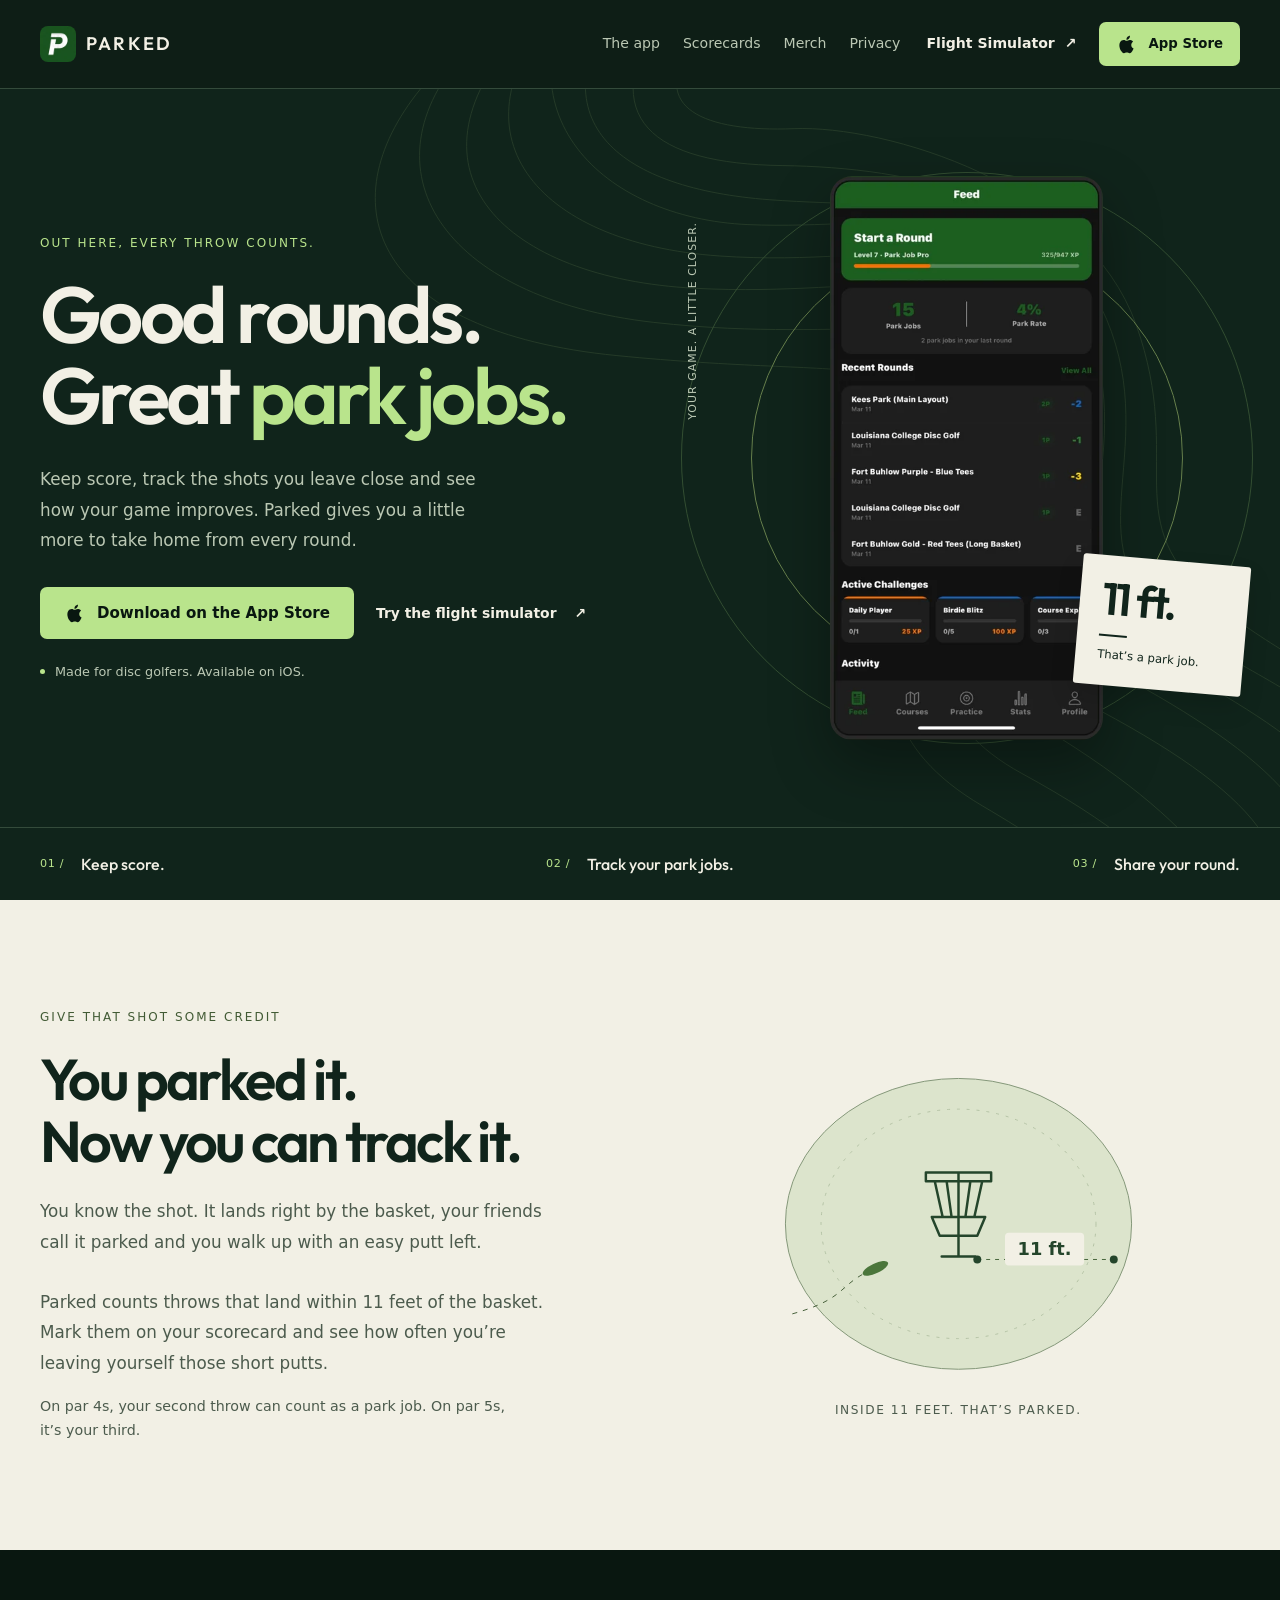
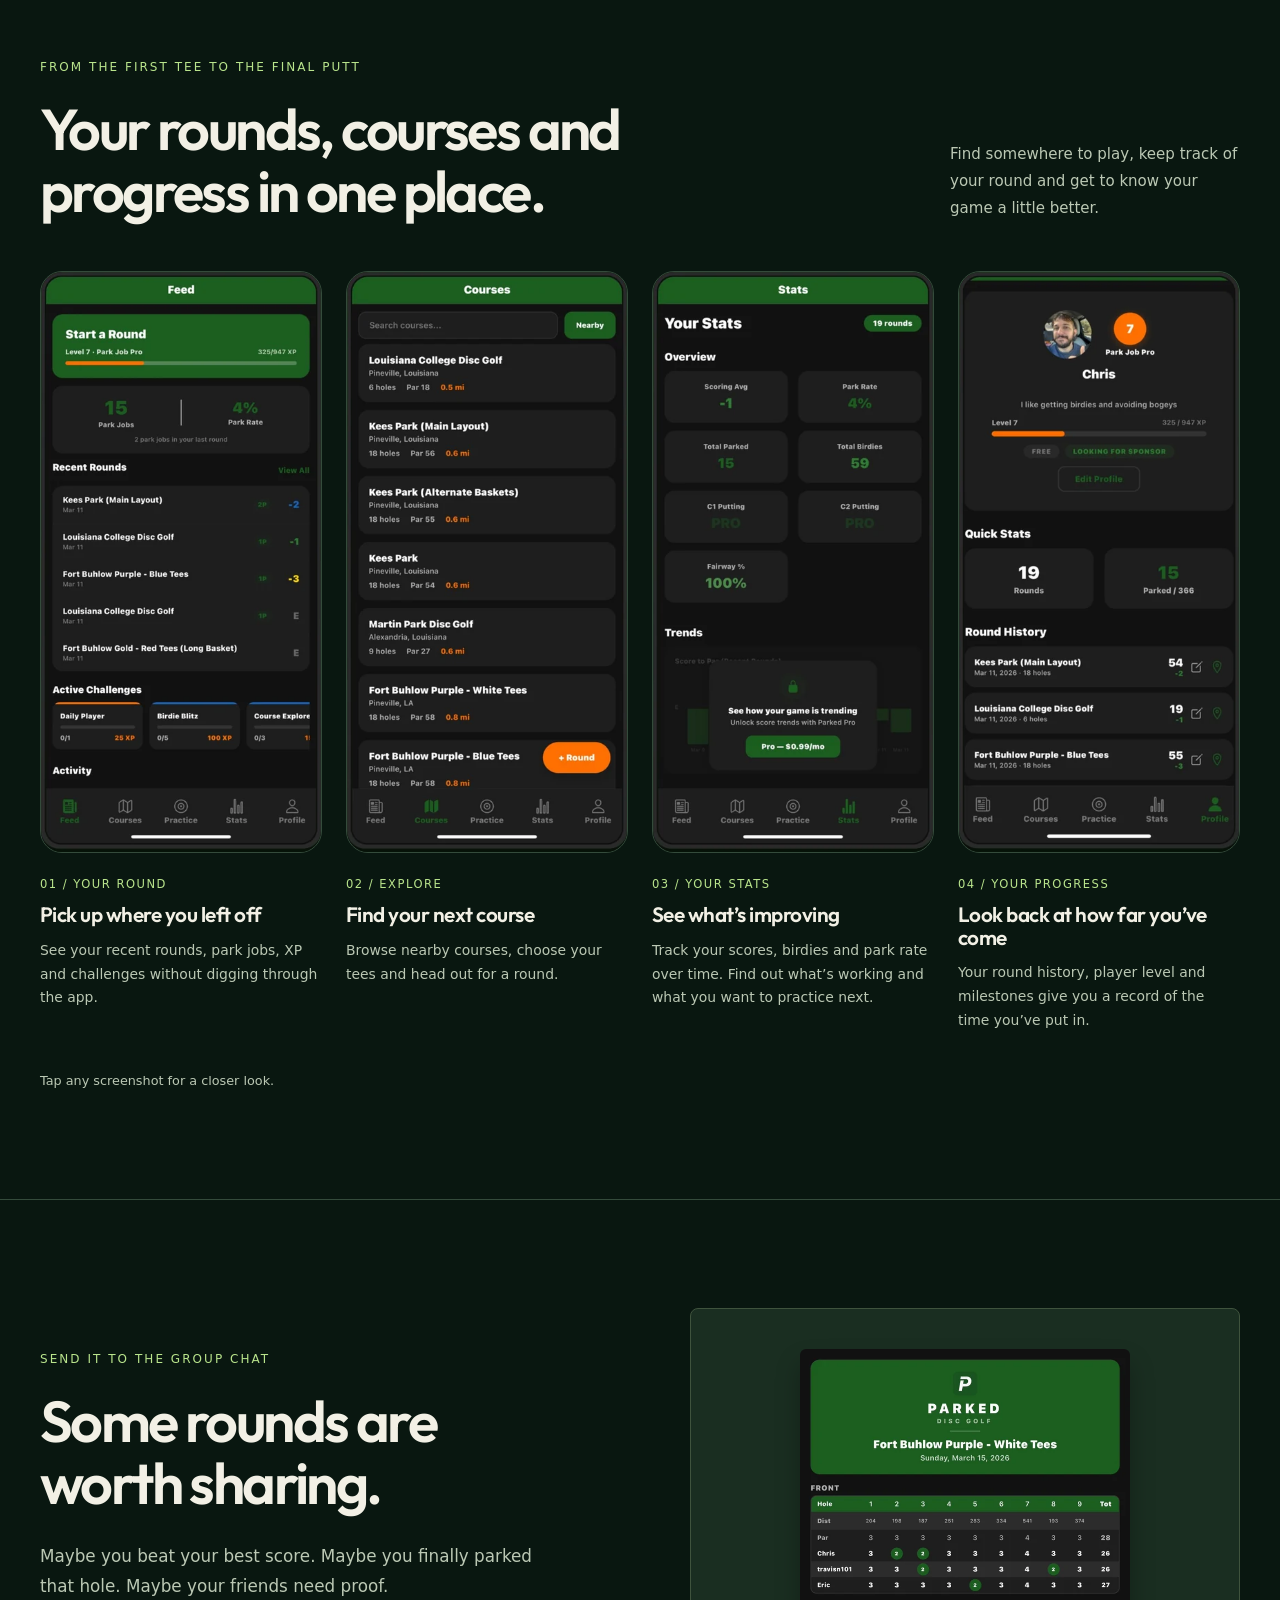
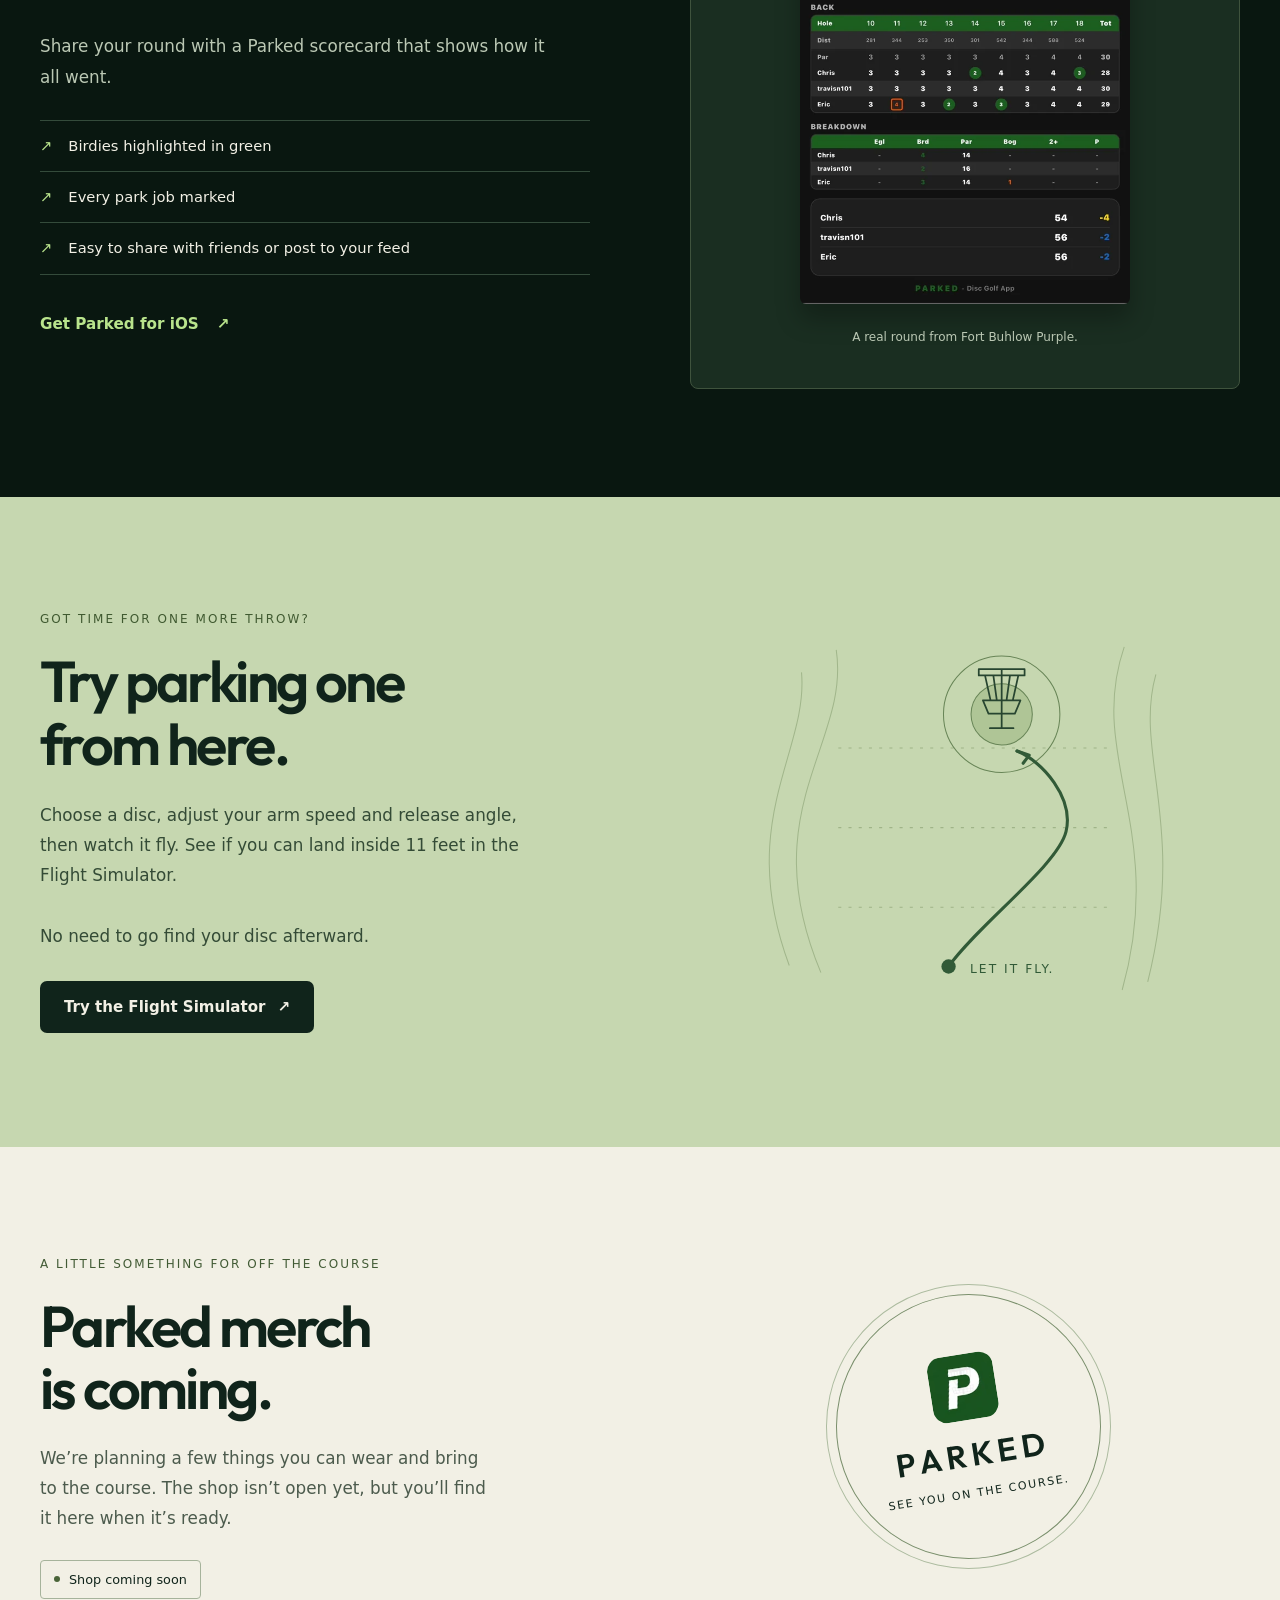
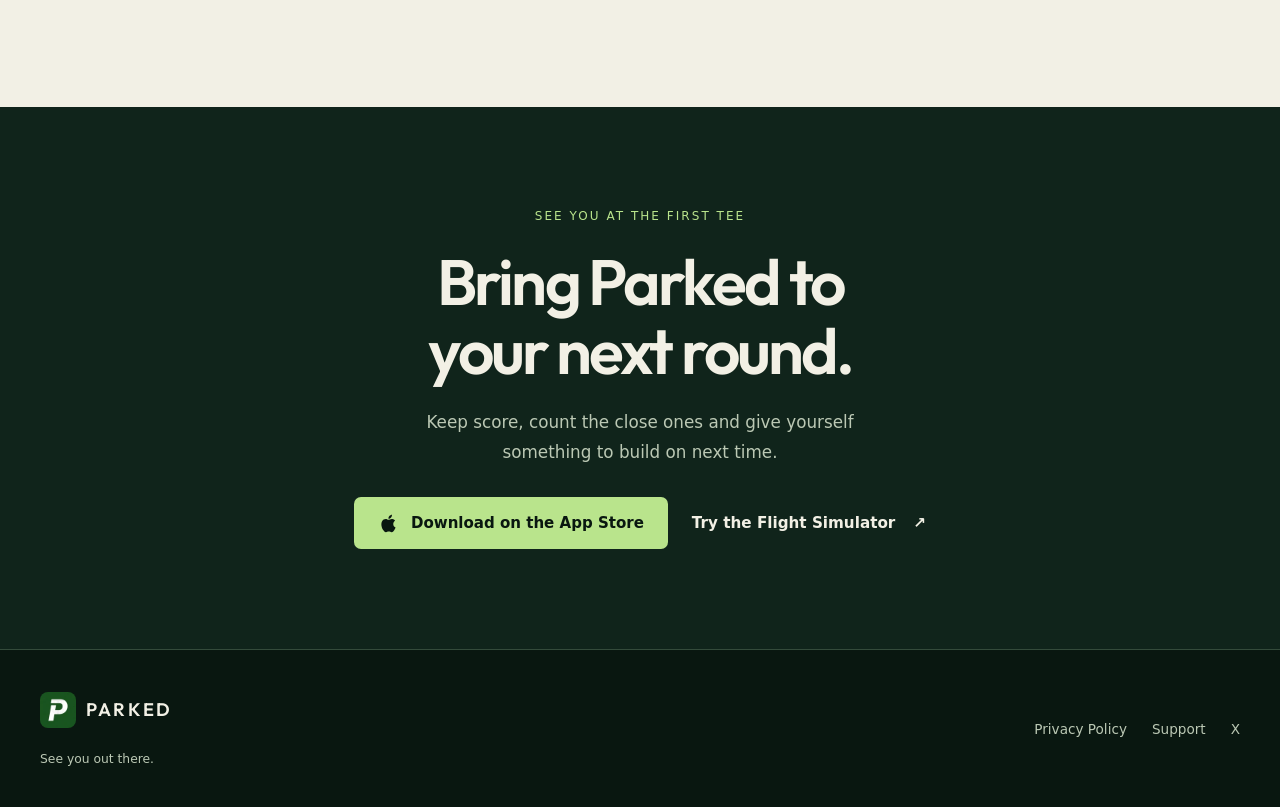
==== commit 3097ae5c: "Refine Parked copy while preserving the preview design" ====
--- a/index.html
+++ b/index.html
@@ -4,14 +4,14 @@
 <meta charset="UTF-8">
 <meta name="viewport" content="width=device-width, initial-scale=1.0">
 <title>Parked Disc Golf — Track Your Park Jobs</title>
-<meta name="description" content="Parked is a free disc golf scorekeeping app that tracks your park jobs. Score rounds, monitor stats, earn XP, and share branded scorecards. Free on iOS.">
+<meta name="description" content="Keep score, track your park jobs and see how your disc golf game improves. Download Parked for iOS or try the Flight Simulator.">
 <meta property="og:title" content="Parked Disc Golf — Track Your Park Jobs">
-<meta property="og:description" content="A free disc golf scorekeeping app with a twist: it tracks your park jobs.">
+<meta property="og:description" content="Keep score, track your park jobs and see how your disc golf game improves. Download Parked for iOS or try the Flight Simulator.">
 <meta property="og:image" content="https://parkeddiscgolf.net/images/scorecard.jpg">
 <meta property="og:type" content="website">
 <meta name="twitter:card" content="summary_large_image">
 <meta name="twitter:title" content="Parked Disc Golf">
-<meta name="twitter:description" content="A free disc golf scorekeeping app that tracks your park jobs.">
+<meta name="twitter:description" content="Keep score, track your park jobs and see how your disc golf game improves. Download Parked for iOS or try the Flight Simulator.">
 <meta name="twitter:image" content="https://parkeddiscgolf.net/images/scorecard.jpg">
 <link rel="icon" type="image/png" href="/images/logo-96.png">
 
@@ -49,7 +49,7 @@
       <div class="hero-copy">
         <p class="eyebrow">Out here, every throw counts.</p>
         <h1 id="hero-title">Good rounds.<br>Great <em>park jobs.</em></h1>
-        <p class="body-copy">A little closer to the basket. A little better every round. Keep score, track your park jobs and watch your game grow with Parked.</p>
+        <p class="body-copy">Keep score, track the shots you leave close and see how your game improves. Parked gives you a little more to take home from every round.</p>
         <div class="hero-actions"><a class="button button-primary" href="https://apps.apple.com/us/app/parked-disc-golf/id6759809071"><svg viewBox="0 0 24 24" fill="currentColor" aria-hidden="true"><path d="M18.71 19.5c-.83 1.24-1.71 2.45-3.05 2.47-1.34.03-1.77-.79-3.29-.79-1.53 0-2 .77-3.27.82-1.31.05-2.3-1.32-3.14-2.53C4.25 17 2.94 12.45 4.7 9.39c.87-1.52 2.43-2.48 4.12-2.51 1.28-.02 2.5.87 3.29.87.78 0 2.26-1.07 3.8-.91.65.03 2.47.26 3.64 1.98-.09.06-2.17 1.28-2.15 3.81.03 3.02 2.65 4.03 2.68 4.04-.03.07-.42 1.44-1.38 2.83M13 3.5c.73-.83 1.94-1.46 2.94-1.5.13 1.17-.34 2.35-1.04 3.19-.69.85-1.83 1.51-2.95 1.42-.15-1.15.41-2.35 1.05-3.11z"/></svg> Download on the App Store</a><a class="text-link" href="/simulator">Try the flight simulator <span aria-hidden="true">↗</span></a></div>
         <p class="hero-note">Made for disc golfers. Available on iOS.</p>
       </div>
@@ -60,45 +60,45 @@
       </figure>
     </div>
   </section>
-  <div class="trail-strip"><div class="wrap"><p><span>01 /</span> Score every round.</p><p><span>02 /</span> Track the close ones.</p><p><span>03 /</span> Share the good ones.</p></div></div>
+  <div class="trail-strip"><div class="wrap"><p><span>01 /</span> Keep score.</p><p><span>02 /</span> Track your park jobs.</p><p><span>03 /</span> Share your round.</p></div></div>
   <section class="section light-section" aria-labelledby="park-title">
     <div class="wrap park-grid">
-      <div><p class="eyebrow">The shot worth counting</p><h2 id="park-title">Close counts.<br>Parked counts closer.</h2><p class="body-copy">Inside 11 feet of the basket? That’s parked. It’s the throw that sets up the easy putt, and the stat that makes Parked a little different.</p><p>On par 4s and 5s, park jobs count on your approach shots—the second and third throws. Parked tracks them right on your scorecard.</p></div>
-      <figure class="park-diagram"><svg viewBox="0 0 460 380" role="img" aria-label="A park job lands within 11 feet, or 3.3 meters, of the basket"><ellipse cx="230" cy="196" rx="175" ry="147" fill="#dce4cc"/><ellipse cx="230" cy="196" rx="175" ry="147" fill="none" stroke="#849779"/><ellipse cx="230" cy="196" rx="139" ry="116" fill="none" stroke="#b5c3a5" stroke-dasharray="3 7"/><g transform="translate(230 184)" color="#24452b"><g fill="none" stroke="currentColor" stroke-width="2.5" stroke-linecap="round" stroke-linejoin="round"><path d="M-33-40h66v9h-66zM-27 5h54l-8 19h-38zM0-40v85M-17 45h34M-24-31l8 36M-12-31l5 36M0-31V5M12-31L7 5M24-31L16 5"/></g></g><path d="M249 232h139" stroke="#45653b" stroke-dasharray="4 5"/><circle cx="249" cy="232" r="4" fill="#24452b"/><circle cx="387" cy="232" r="4" fill="#24452b"/><rect x="277" y="205" width="80" height="33" rx="4" fill="#f2f0e5"/><text x="317" y="227" text-anchor="middle" fill="#24452b" font-family="system-ui,sans-serif" font-size="18" font-weight="600">11 ft.</text><path d="M62 287c54-15 47-29 77-43" stroke="#47613b" fill="none" stroke-dasharray="5 6"/><ellipse cx="146" cy="241" rx="14" ry="5" fill="#4b763b" transform="rotate(-25 146 241)"/></svg><figcaption class="diagram-caption">3.3 meters. One very good throw.</figcaption></figure>
+      <div><p class="eyebrow">Give that shot some credit</p><h2 id="park-title">You parked it.<br>Now you can track it.</h2><p class="body-copy">You know the shot. It lands right by the basket, your friends call it parked and you walk up with an easy putt left.<br><br>Parked counts throws that land within 11 feet of the basket. Mark them on your scorecard and see how often you’re leaving yourself those short putts.</p><p>On par 4s, your second throw can count as a park job. On par 5s, it’s your third.</p></div>
+      <figure class="park-diagram"><svg viewBox="0 0 460 380" role="img" aria-label="A park job lands within 11 feet, or 3.3 meters, of the basket"><ellipse cx="230" cy="196" rx="175" ry="147" fill="#dce4cc"/><ellipse cx="230" cy="196" rx="175" ry="147" fill="none" stroke="#849779"/><ellipse cx="230" cy="196" rx="139" ry="116" fill="none" stroke="#b5c3a5" stroke-dasharray="3 7"/><g transform="translate(230 184)" color="#24452b"><g fill="none" stroke="currentColor" stroke-width="2.5" stroke-linecap="round" stroke-linejoin="round"><path d="M-33-40h66v9h-66zM-27 5h54l-8 19h-38zM0-40v85M-17 45h34M-24-31l8 36M-12-31l5 36M0-31V5M12-31L7 5M24-31L16 5"/></g></g><path d="M249 232h139" stroke="#45653b" stroke-dasharray="4 5"/><circle cx="249" cy="232" r="4" fill="#24452b"/><circle cx="387" cy="232" r="4" fill="#24452b"/><rect x="277" y="205" width="80" height="33" rx="4" fill="#f2f0e5"/><text x="317" y="227" text-anchor="middle" fill="#24452b" font-family="system-ui,sans-serif" font-size="18" font-weight="600">11 ft.</text><path d="M62 287c54-15 47-29 77-43" stroke="#47613b" fill="none" stroke-dasharray="5 6"/><ellipse cx="146" cy="241" rx="14" ry="5" fill="#4b763b" transform="rotate(-25 146 241)"/></svg><figcaption class="diagram-caption">Inside 11 feet. That’s parked.</figcaption></figure>
     </div>
   </section>
   <section class="section screens-section" id="features" aria-labelledby="features-title">
-    <div class="wrap"><div class="section-heading"><div><p class="eyebrow">Meet your new round companion</p><h2 id="features-title">Less guesswork.<br>More good golf.</h2></div><p class="body-copy">From finding the course to seeing how far you’ve come. Your game, all in one place.</p></div>
-      <div class="screens" role="region" aria-label="App screenshots. Scroll horizontally to explore all four screens." tabindex="0"><figure class="screen-card"><a class="app-screen" href="/images/feed.png" target="_blank" rel="noopener" aria-label="Enlarge feed screenshot (opens in a new tab)"><picture><source type="image/webp" srcset="/images/feed-600.webp 600w, /images/feed-924.webp 924w" sizes="(max-width: 640px) 450px, (max-width: 900px) 400px, 420px"><img src="/images/feed.png" alt="Parked feed showing recent rounds, park jobs and challenges" width="924" height="2000" loading="lazy" decoding="async"></picture></a><figcaption><span class="screen-number">01 / YOUR ROUND</span><h3>A round at a glance</h3><p>Your recent rounds, park jobs, XP and challenges. Right where you need them.</p></figcaption></figure>
-<figure class="screen-card"><a class="app-screen" href="/images/courses.png" target="_blank" rel="noopener" aria-label="Enlarge courses screenshot (opens in a new tab)"><picture><source type="image/webp" srcset="/images/courses-600.webp 600w, /images/courses-924.webp 924w" sizes="(max-width: 640px) 450px, (max-width: 900px) 400px, 420px"><img src="/images/courses.png" alt="Parked course discovery screen showing nearby disc golf courses" width="924" height="2000" loading="lazy" decoding="async"></picture></a><figcaption><span class="screen-number">02 / EXPLORE</span><h3>Find your next course</h3><p>Explore nearby courses, choose your tees and head to the first hole.</p></figcaption></figure>
-<figure class="screen-card"><a class="app-screen" href="/images/stats.png" target="_blank" rel="noopener" aria-label="Enlarge stats screenshot (opens in a new tab)"><picture><source type="image/webp" srcset="/images/stats-600.webp 600w, /images/stats-924.webp 924w" sizes="(max-width: 640px) 450px, (max-width: 900px) 400px, 420px"><img src="/images/stats.png" alt="Parked stats screen showing scoring, park rate and a Pro feature prompt" width="924" height="2000" loading="lazy" decoding="async"></picture></a><figcaption><span class="screen-number">03 / YOUR STATS</span><h3>Know your game</h3><p>Follow your park rate, scoring and birdies. See where your next round can improve.</p></figcaption></figure>
-<figure class="screen-card"><a class="app-screen" href="/images/profile.png" target="_blank" rel="noopener" aria-label="Enlarge profile screenshot (opens in a new tab)"><picture><source type="image/webp" srcset="/images/profile-600.webp 600w, /images/profile-924.webp 924w" sizes="(max-width: 640px) 450px, (max-width: 900px) 400px, 420px"><img src="/images/profile.png" alt="Parked profile showing player level, round history and milestones" width="924" height="2000" loading="lazy" decoding="async"></picture></a><figcaption><span class="screen-number">04 / YOUR PROGRESS</span><h3>Make progress yours</h3><p>Your level, round history and milestones. A little motivation for the next round.</p></figcaption></figure></div>
-      <p class="gallery-hint">Explore the screens. Tap any screenshot for a closer look.</p>
+    <div class="wrap"><div class="section-heading"><div><p class="eyebrow">From the first tee to the final putt</p><h2 id="features-title">Your rounds, courses and progress in one place.</h2></div><p class="body-copy">Find somewhere to play, keep track of your round and get to know your game a little better.</p></div>
+      <div class="screens" role="region" aria-label="App screenshots. Scroll horizontally to explore all four screens." tabindex="0"><figure class="screen-card"><a class="app-screen" href="/images/feed.png" target="_blank" rel="noopener" aria-label="Enlarge feed screenshot (opens in a new tab)"><picture><source type="image/webp" srcset="/images/feed-600.webp 600w, /images/feed-924.webp 924w" sizes="(max-width: 640px) 450px, (max-width: 900px) 400px, 420px"><img src="/images/feed.png" alt="Parked feed showing recent rounds, park jobs and challenges" width="924" height="2000" loading="lazy" decoding="async"></picture></a><figcaption><span class="screen-number">01 / YOUR ROUND</span><h3>Pick up where you left off</h3><p>See your recent rounds, park jobs, XP and challenges without digging through the app.</p></figcaption></figure>
+<figure class="screen-card"><a class="app-screen" href="/images/courses.png" target="_blank" rel="noopener" aria-label="Enlarge courses screenshot (opens in a new tab)"><picture><source type="image/webp" srcset="/images/courses-600.webp 600w, /images/courses-924.webp 924w" sizes="(max-width: 640px) 450px, (max-width: 900px) 400px, 420px"><img src="/images/courses.png" alt="Parked course discovery screen showing nearby disc golf courses" width="924" height="2000" loading="lazy" decoding="async"></picture></a><figcaption><span class="screen-number">02 / EXPLORE</span><h3>Find your next course</h3><p>Browse nearby courses, choose your tees and head out for a round.</p></figcaption></figure>
+<figure class="screen-card"><a class="app-screen" href="/images/stats.png" target="_blank" rel="noopener" aria-label="Enlarge stats screenshot (opens in a new tab)"><picture><source type="image/webp" srcset="/images/stats-600.webp 600w, /images/stats-924.webp 924w" sizes="(max-width: 640px) 450px, (max-width: 900px) 400px, 420px"><img src="/images/stats.png" alt="Parked stats screen showing scoring, park rate and a Pro feature prompt" width="924" height="2000" loading="lazy" decoding="async"></picture></a><figcaption><span class="screen-number">03 / YOUR STATS</span><h3>See what’s improving</h3><p>Track your scores, birdies and park rate over time. Find out what’s working and what you want to practice next.</p></figcaption></figure>
+<figure class="screen-card"><a class="app-screen" href="/images/profile.png" target="_blank" rel="noopener" aria-label="Enlarge profile screenshot (opens in a new tab)"><picture><source type="image/webp" srcset="/images/profile-600.webp 600w, /images/profile-924.webp 924w" sizes="(max-width: 640px) 450px, (max-width: 900px) 400px, 420px"><img src="/images/profile.png" alt="Parked profile showing player level, round history and milestones" width="924" height="2000" loading="lazy" decoding="async"></picture></a><figcaption><span class="screen-number">04 / YOUR PROGRESS</span><h3>Look back at how far you’ve come</h3><p>Your round history, player level and milestones give you a record of the time you’ve put in.</p></figcaption></figure></div>
+      <p class="gallery-hint">Tap any screenshot for a closer look.</p>
     </div>
   </section>
   <section class="section score-section" id="scorecard" aria-labelledby="score-title">
-    <div class="wrap score-grid"><div class="score-copy"><p class="eyebrow">Keep the score. Share the story.</p><h2 id="score-title">Some rounds deserve<br>the group chat.</h2><p class="body-copy">The birdies. The park jobs. The one your friends won’t let you forget. Turn your round into a clean, shareable Parked scorecard.</p><ul class="detail-list"><li><span aria-hidden="true">↗</span> Birdies highlighted in green</li><li><span aria-hidden="true">↗</span> Every park job marked</li><li><span aria-hidden="true">↗</span> Ready for your friends or your feed</li></ul><a class="text-link" href="https://apps.apple.com/us/app/parked-disc-golf/id6759809071">Get Parked for iOS <span aria-hidden="true">↗</span></a></div>
-      <figure class="score-figure"><a href="/images/scorecard.jpg" target="_blank" rel="noopener" aria-label="Enlarge the Parked scorecard (opens in a new tab)"><picture><source type="image/webp" srcset="/images/scorecard-600.webp 600w, /images/scorecard-1191.webp 1191w" sizes="(max-width: 640px) calc(100vw - 88px), 330px"><img src="/images/scorecard.jpg" width="1191" height="2000" alt="A shared Parked scorecard from Fort Buhlow Purple, with hole-by-hole scores and round totals" loading="lazy" decoding="async"></picture></a><figcaption>An actual round. A scorecard worth keeping.</figcaption></figure>
+    <div class="wrap score-grid"><div class="score-copy"><p class="eyebrow">Send it to the group chat</p><h2 id="score-title">Some rounds are<br>worth sharing.</h2><p class="body-copy">Maybe you beat your best score. Maybe you finally parked that hole. Maybe your friends need proof.<br><br>Share your round with a Parked scorecard that shows how it all went.</p><ul class="detail-list"><li><span aria-hidden="true">↗</span> Birdies highlighted in green</li><li><span aria-hidden="true">↗</span> Every park job marked</li><li><span aria-hidden="true">↗</span> Easy to share with friends or post to your feed</li></ul><a class="text-link" href="https://apps.apple.com/us/app/parked-disc-golf/id6759809071">Get Parked for iOS <span aria-hidden="true">↗</span></a></div>
+      <figure class="score-figure"><a href="/images/scorecard.jpg" target="_blank" rel="noopener" aria-label="Enlarge the Parked scorecard (opens in a new tab)"><picture><source type="image/webp" srcset="/images/scorecard-600.webp 600w, /images/scorecard-1191.webp 1191w" sizes="(max-width: 640px) calc(100vw - 88px), 330px"><img src="/images/scorecard.jpg" width="1191" height="2000" alt="A shared Parked scorecard from Fort Buhlow Purple, with hole-by-hole scores and round totals" loading="lazy" decoding="async"></picture></a><figcaption>A real round from Fort Buhlow Purple.</figcaption></figure>
     </div>
   </section>
   <section class="section sim-promo" aria-labelledby="sim-promo-title">
-    <div class="wrap"><div><p class="eyebrow">Take a practice flight</p><h2 id="sim-promo-title">One more throw.<br>No walk required.</h2><p class="body-copy">Pick your disc. Adjust your arm speed and release angle. Then see if you can land it inside 11 feet in the Flight Simulator.</p><a class="button" href="/simulator">Launch the Flight Simulator <span aria-hidden="true">↗</span></a></div>
+    <div class="wrap"><div><p class="eyebrow">Got time for one more throw?</p><h2 id="sim-promo-title">Try parking one<br>from here.</h2><p class="body-copy">Choose a disc, adjust your arm speed and release angle, then watch it fly. See if you can land inside 11 feet in the Flight Simulator.<br><br>No need to go find your disc afterward.</p><a class="button" href="/simulator">Try the Flight Simulator <span aria-hidden="true">↗</span></a></div>
       <div class="flight-art" aria-hidden="true"><svg viewBox="0 0 470 425" fill="none"><path d="M90 360C23 200 119 136 105 44M385 377c44-158-35-228 2-336" stroke="#a1b68b"/><path d="M59 353C6 210 78 144 71 66M410 369c39-155-14-223 8-301" stroke="#a1b68b"/><path d="M107 296h268M107 218h268M107 140h268" stroke="#9fb488" stroke-dasharray="3 7"/><circle cx="267" cy="107" r="57" stroke="#688557"/><circle cx="267" cy="107" r="30" fill="#afc596" stroke="#688557"/><g transform="translate(267 90) scale(.68)" color="#274530"><g fill="none" stroke="currentColor" stroke-width="2.5" stroke-linecap="round" stroke-linejoin="round"><path d="M-33-40h66v9h-66zM-27 5h54l-8 19h-38zM0-40v85M-17 45h34M-24-31l8 36M-12-31l5 36M0-31V5M12-31L7 5M24-31L16 5"/></g></g><path d="M215 354C244 313 322 255 330 222S307 153 282 143" stroke="#315a37" stroke-width="3" stroke-linecap="round"/><path d="M282 143l12 4-6 8" stroke="#315a37" stroke-width="3" stroke-linecap="round" stroke-linejoin="round"/><circle cx="215" cy="354" r="7" fill="#315a37"/><text x="236" y="360" fill="#315a37" font-family="system-ui,sans-serif" font-size="12" letter-spacing="2">LET IT FLY.</text></svg></div>
     </div>
   </section>
   <section class="section merch" id="merch" aria-labelledby="merch-title" data-shop-state="coming-soon">
     <!-- Future Fourthwall integration: add the verified shop URL and real inventory only when the shop is ready. No storefront scripts load before launch. -->
-    <div class="wrap merch-grid"><div><p class="eyebrow">Beyond the round</p><h2 id="merch-title">A little more Parked.<br>Coming later.</h2><p class="body-copy">A future home for Parked merch. The shop isn’t open yet, but this is where you’ll find it when it’s ready.</p><p class="merch-status">Shop coming later</p></div><div class="brand-seal" aria-hidden="true"><img src="/images/logo-96.webp" alt="" width="36" height="36"><strong>PARKED</strong><span>See you on the course.</span></div></div>
+    <div class="wrap merch-grid"><div><p class="eyebrow">A little something for off the course</p><h2 id="merch-title">Parked merch<br>is coming.</h2><p class="body-copy">We’re planning a few things you can wear and bring to the course. The shop isn’t open yet, but you’ll find it here when it’s ready.</p><p class="merch-status">Shop coming soon</p></div><div class="brand-seal" aria-hidden="true"><img src="/images/logo-96.webp" alt="" width="36" height="36"><strong>PARKED</strong><span>See you on the course.</span></div></div>
   </section>
-  <section class="download" id="download" aria-labelledby="download-title"><div class="wrap"><p class="eyebrow">See you at the first tee</p><h2 id="download-title">Your next round<br>starts here.</h2><p class="body-copy">Keep score. Get closer. Make it Parked.</p><div class="download-actions"><a class="button button-primary" href="https://apps.apple.com/us/app/parked-disc-golf/id6759809071"><svg viewBox="0 0 24 24" fill="currentColor" aria-hidden="true"><path d="M18.71 19.5c-.83 1.24-1.71 2.45-3.05 2.47-1.34.03-1.77-.79-3.29-.79-1.53 0-2 .77-3.27.82-1.31.05-2.3-1.32-3.14-2.53C4.25 17 2.94 12.45 4.7 9.39c.87-1.52 2.43-2.48 4.12-2.51 1.28-.02 2.5.87 3.29.87.78 0 2.26-1.07 3.8-.91.65.03 2.47.26 3.64 1.98-.09.06-2.17 1.28-2.15 3.81.03 3.02 2.65 4.03 2.68 4.04-.03.07-.42 1.44-1.38 2.83M13 3.5c.73-.83 1.94-1.46 2.94-1.5.13 1.17-.34 2.35-1.04 3.19-.69.85-1.83 1.51-2.95 1.42-.15-1.15.41-2.35 1.05-3.11z"/></svg> Download on the App Store</a><a class="text-link" href="/simulator">Try the Flight Simulator <span aria-hidden="true">↗</span></a></div></div></section>
+  <section class="download" id="download" aria-labelledby="download-title"><div class="wrap"><p class="eyebrow">See you at the first tee</p><h2 id="download-title">Bring Parked to<br>your next round.</h2><p class="body-copy">Keep score, count the close ones and give yourself something to build on next time.</p><div class="download-actions"><a class="button button-primary" href="https://apps.apple.com/us/app/parked-disc-golf/id6759809071"><svg viewBox="0 0 24 24" fill="currentColor" aria-hidden="true"><path d="M18.71 19.5c-.83 1.24-1.71 2.45-3.05 2.47-1.34.03-1.77-.79-3.29-.79-1.53 0-2 .77-3.27.82-1.31.05-2.3-1.32-3.14-2.53C4.25 17 2.94 12.45 4.7 9.39c.87-1.52 2.43-2.48 4.12-2.51 1.28-.02 2.5.87 3.29.87.78 0 2.26-1.07 3.8-.91.65.03 2.47.26 3.64 1.98-.09.06-2.17 1.28-2.15 3.81.03 3.02 2.65 4.03 2.68 4.04-.03.07-.42 1.44-1.38 2.83M13 3.5c.73-.83 1.94-1.46 2.94-1.5.13 1.17-.34 2.35-1.04 3.19-.69.85-1.83 1.51-2.95 1.42-.15-1.15.41-2.35 1.05-3.11z"/></svg> Download on the App Store</a><a class="text-link" href="/simulator">Try the Flight Simulator <span aria-hidden="true">↗</span></a></div></div></section>
 </main>
 <footer class="site-footer">
   <div class="wrap footer-inner">
-    <div class="footer-brand"><a class="brand" href="/" aria-label="Parked Disc Golf home"><img src="/images/logo-96.webp" alt="" width="36" height="36"><span>Parked</span></a><p>For the love of the next round.</p></div>
+    <div class="footer-brand"><a class="brand" href="/" aria-label="Parked Disc Golf home"><img src="/images/logo-96.webp" alt="" width="36" height="36"><span>Parked</span></a><p>See you out there.</p></div>
     <nav class="footer-links" aria-label="Footer navigation">
       <a href="https://chriscoffeebtc.github.io/parked-disc-golf-legal/privacy.html" target="_blank" rel="noopener">Privacy Policy<span class="visually-hidden"> (opens in a new tab)</span></a>
       <a href="mailto:parkeddiscgolf@gmail.com">Support</a>
-      <a href="https://x.com/chriscoffee" target="_blank" rel="noopener">Twitter<span class="visually-hidden"> (opens in a new tab)</span></a>
+      <a href="https://x.com/chriscoffee" target="_blank" rel="noopener">X<span class="visually-hidden"> (opens in a new tab)</span></a>
     </nav>
   </div>
 </footer>
